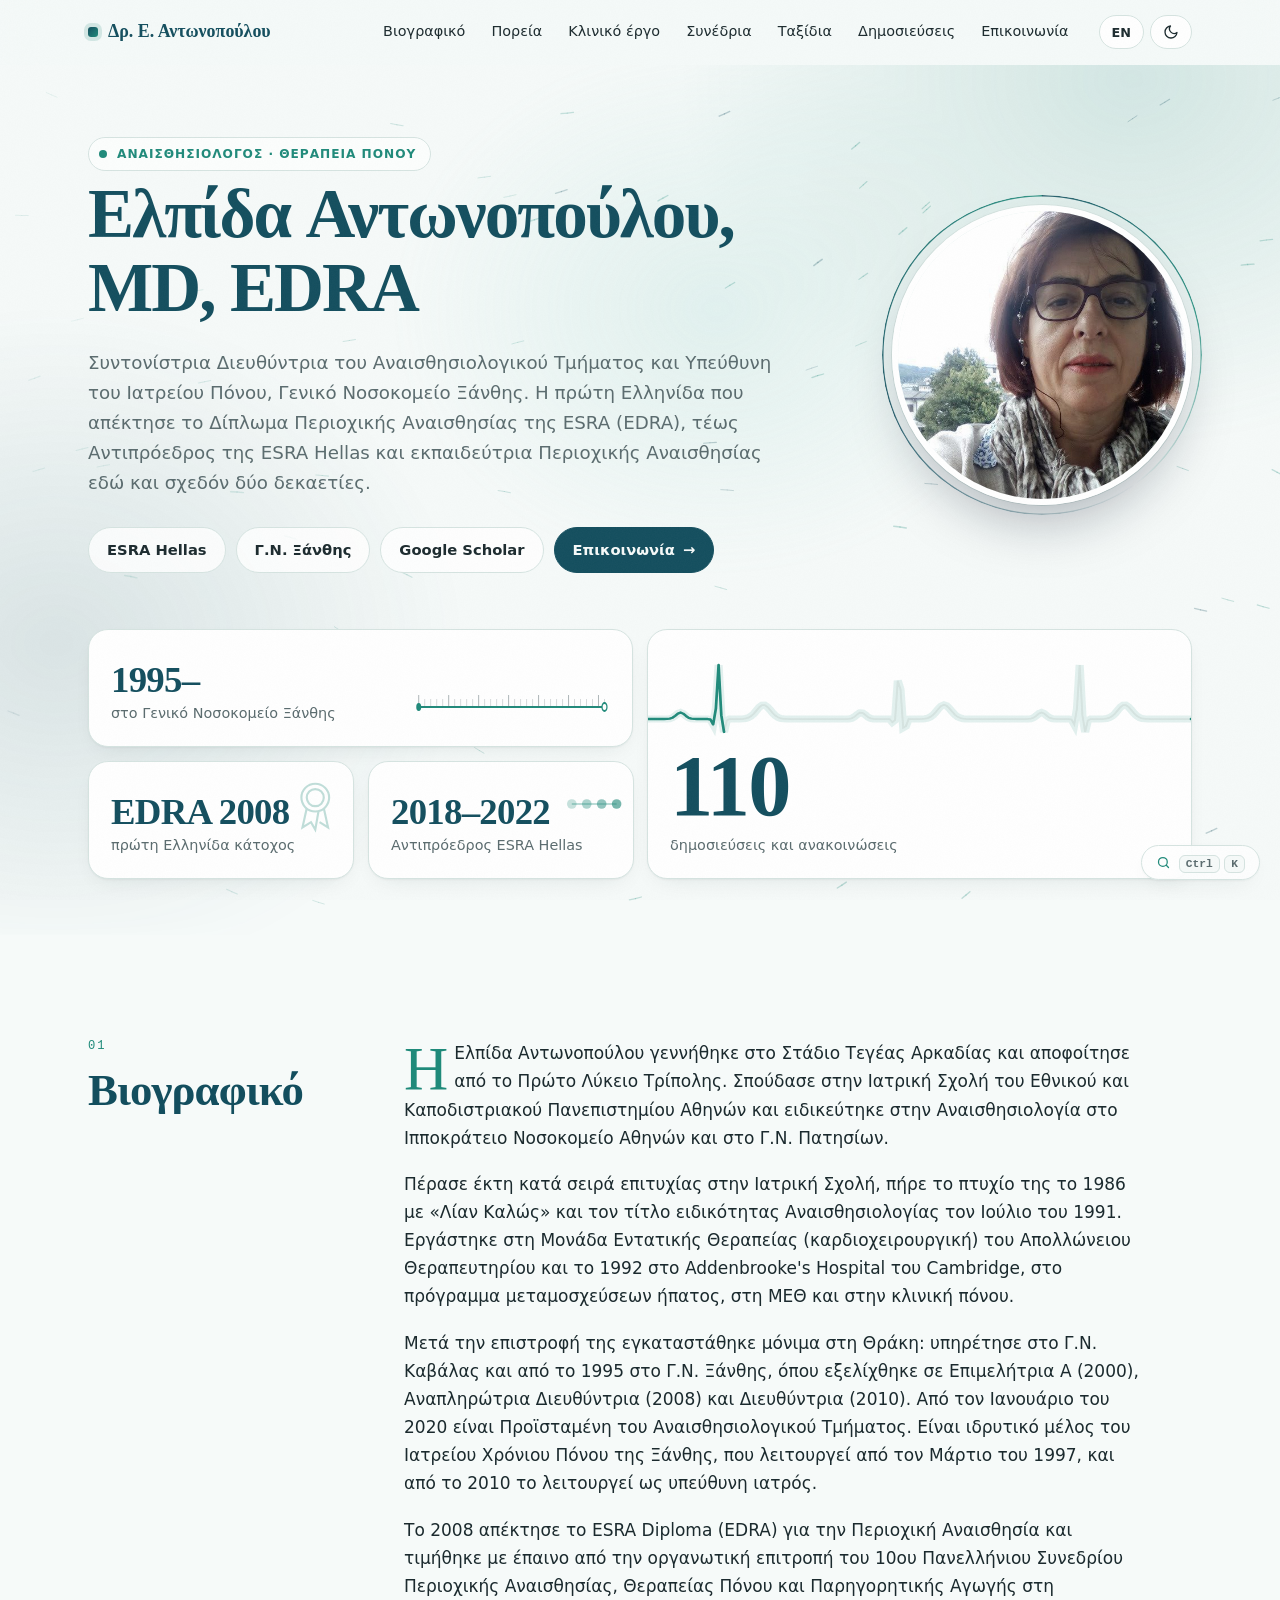
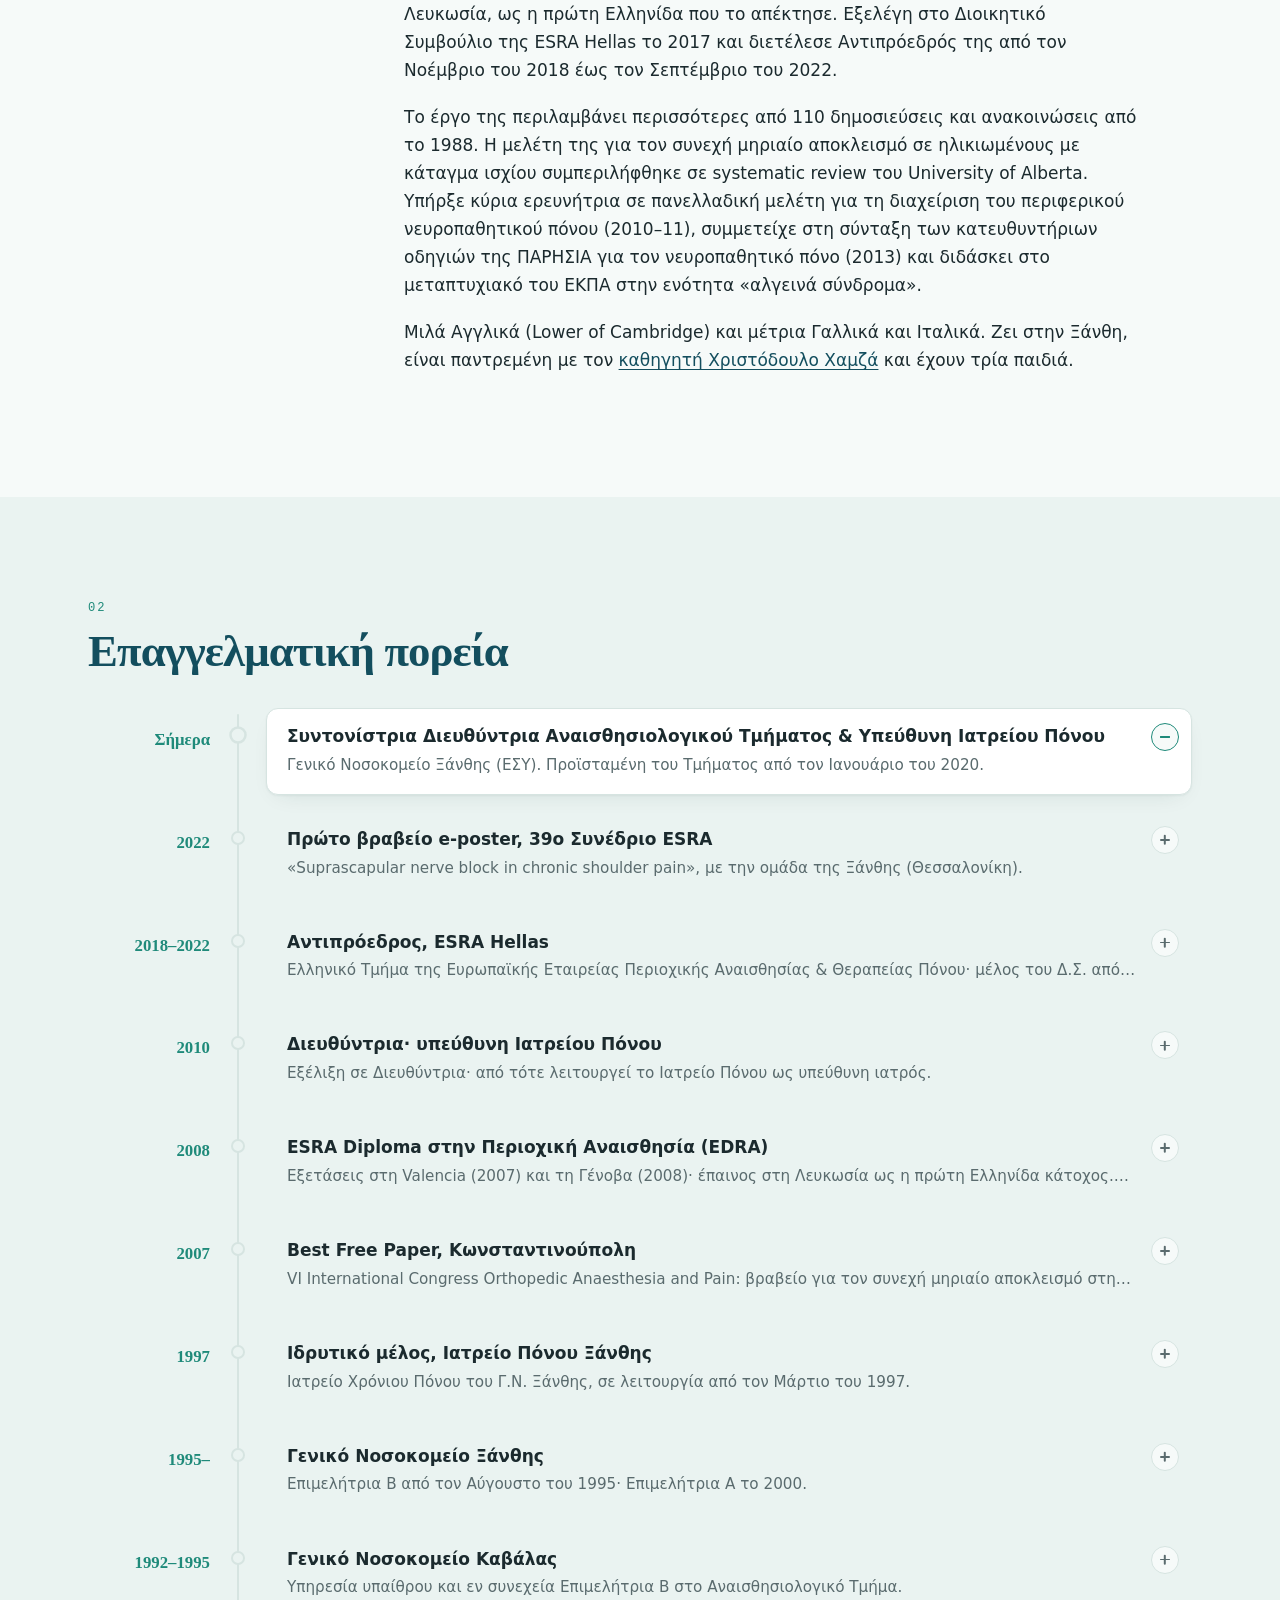
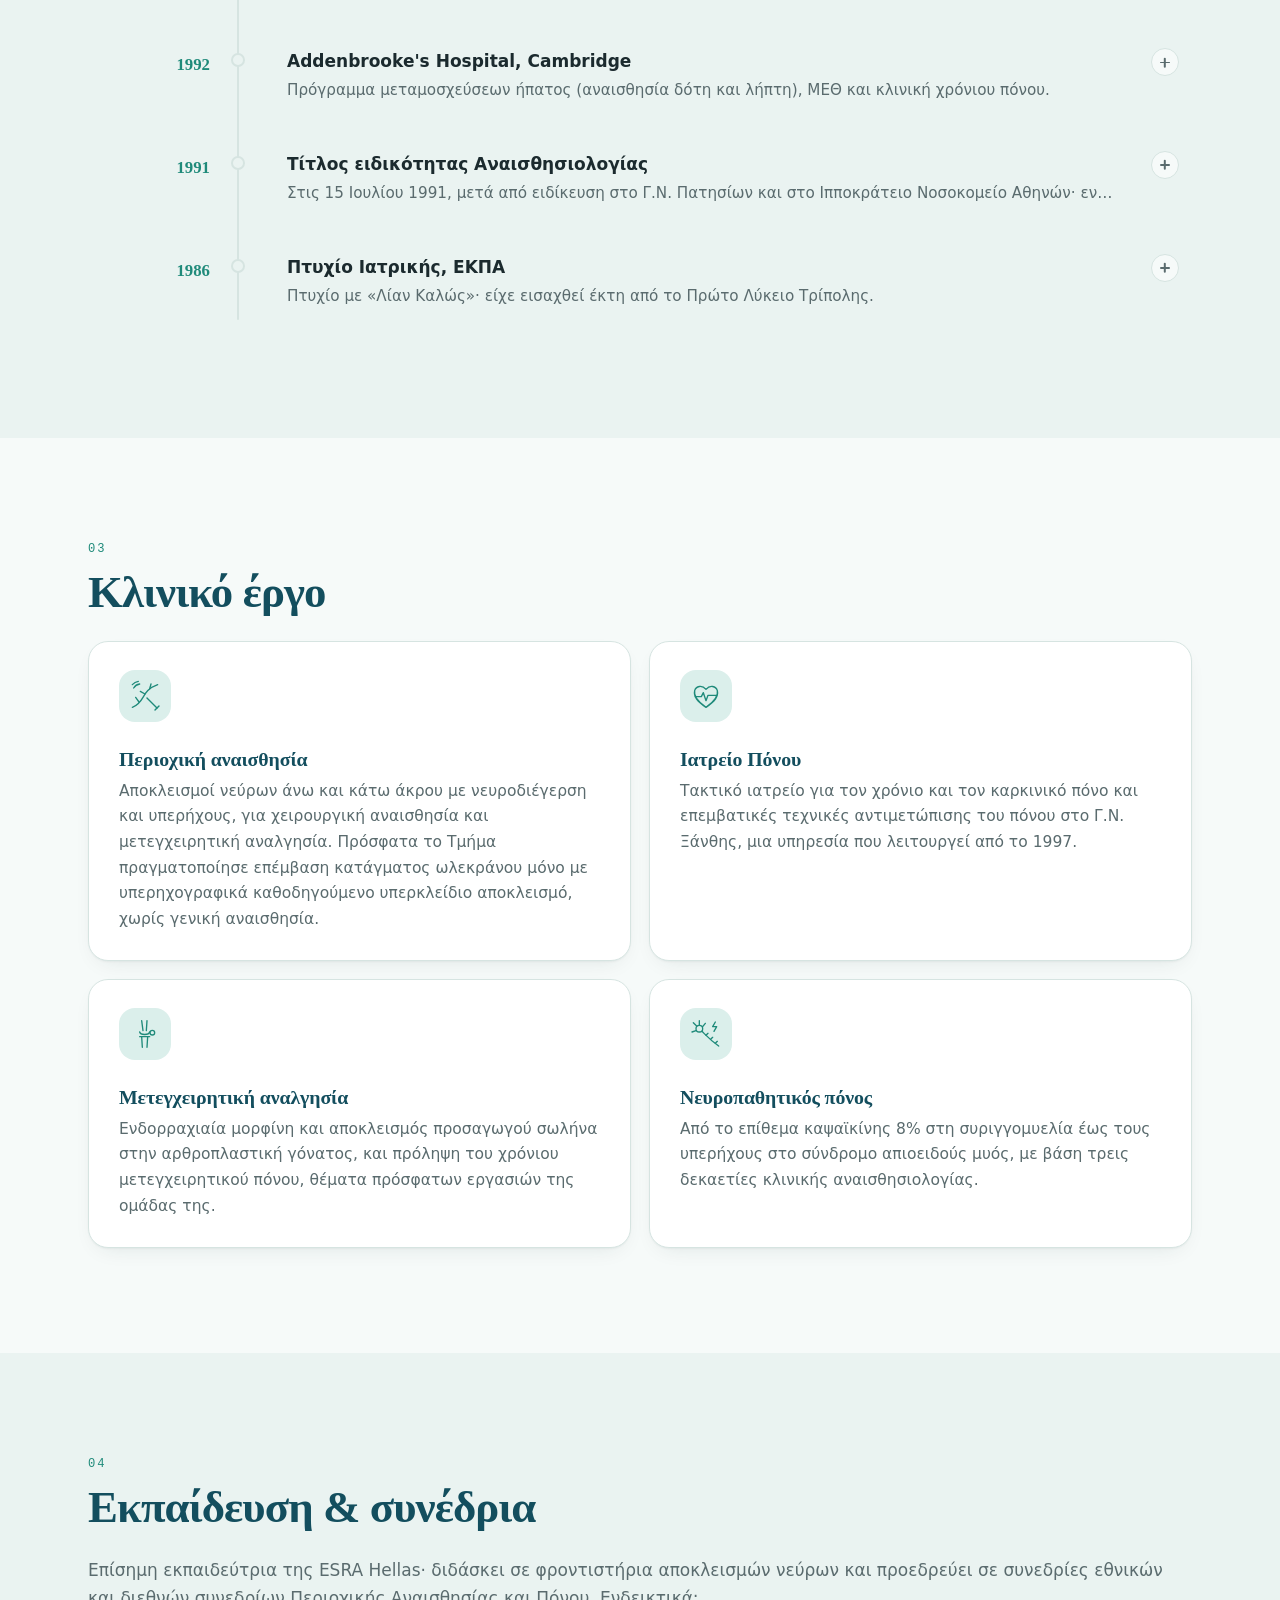
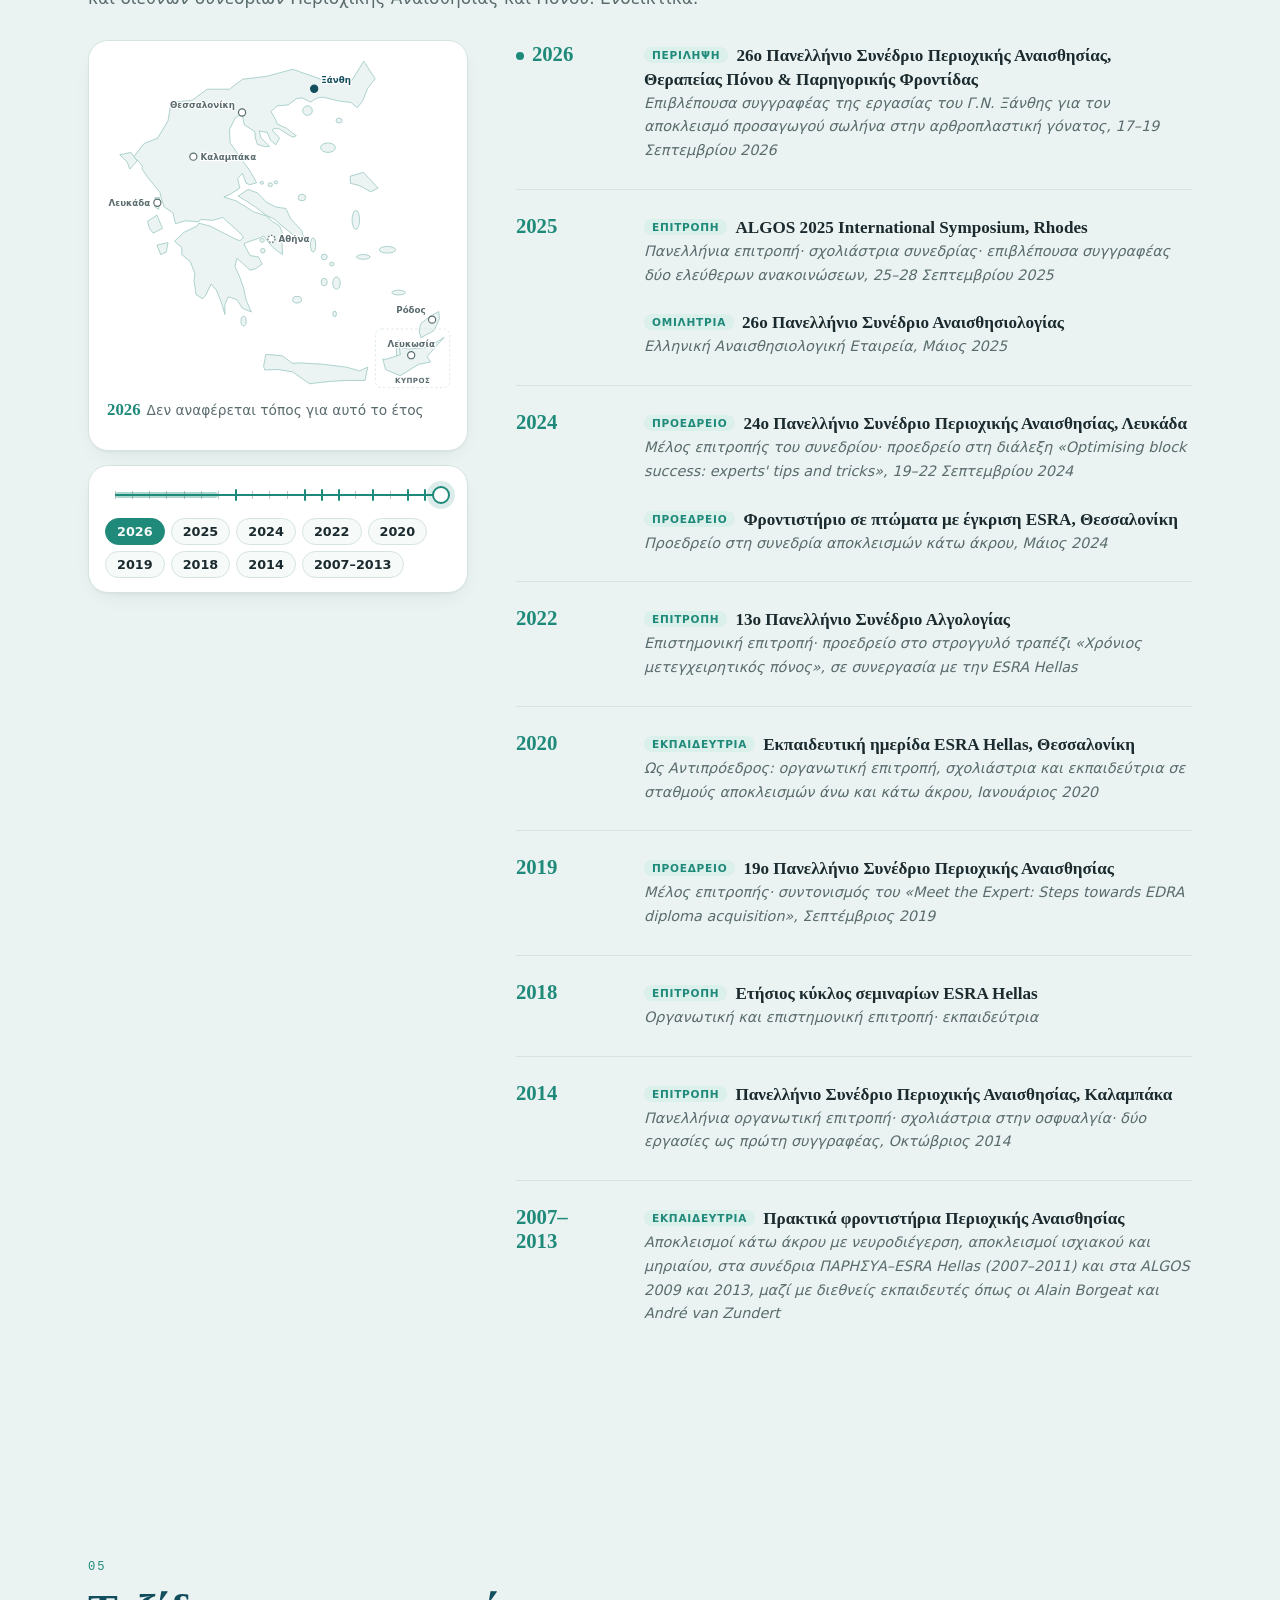
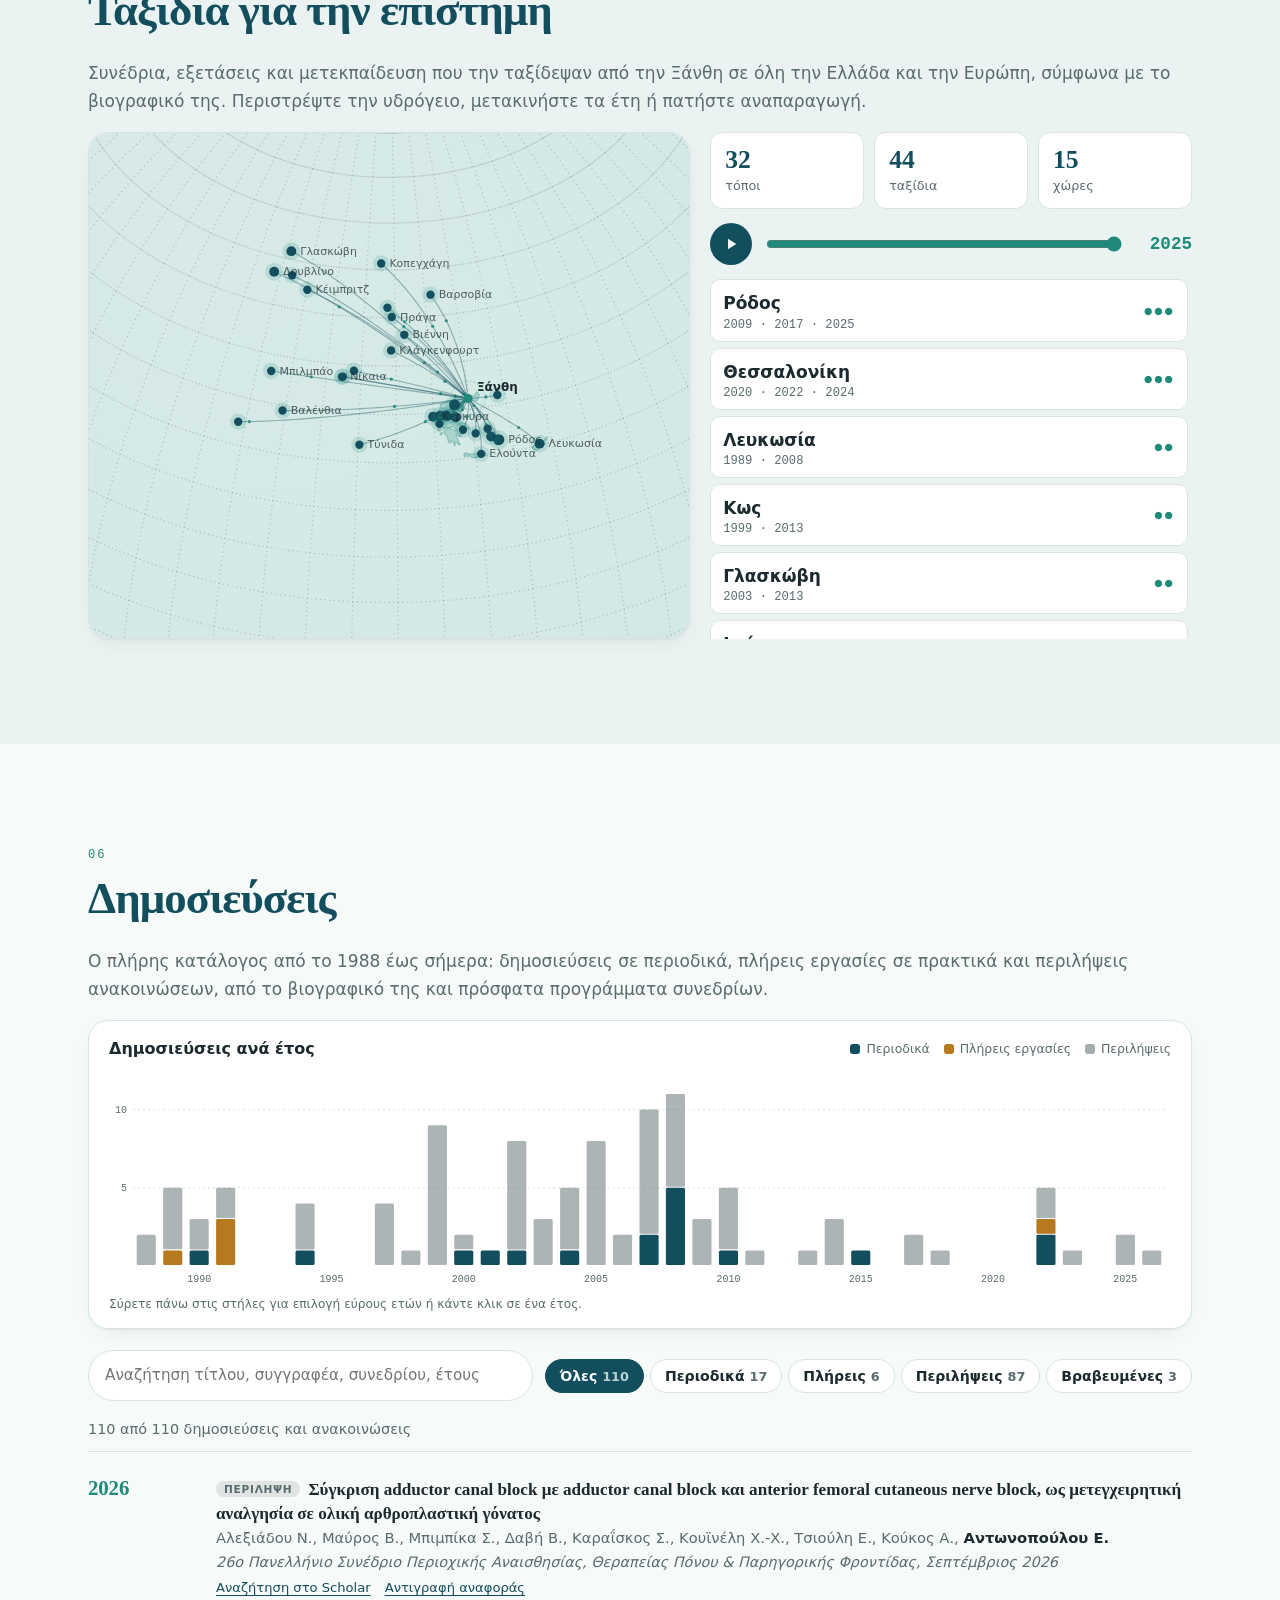
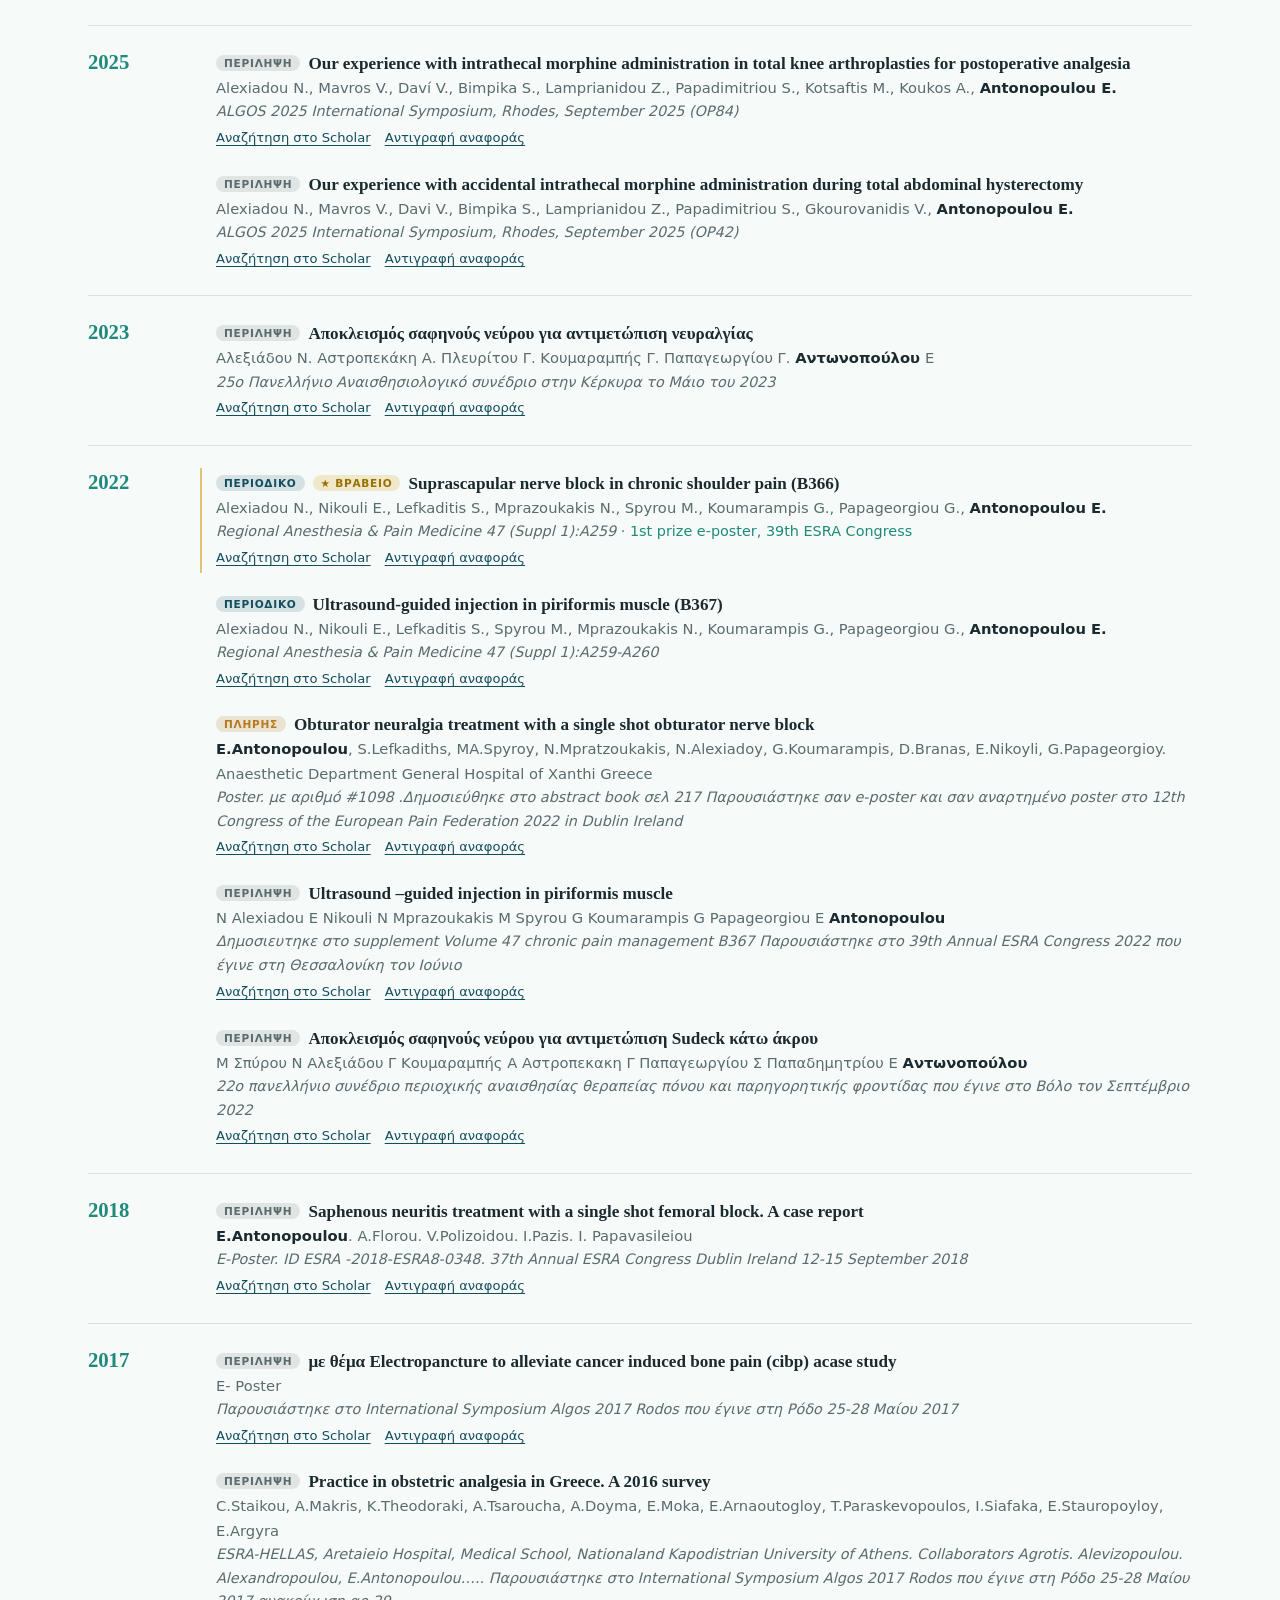
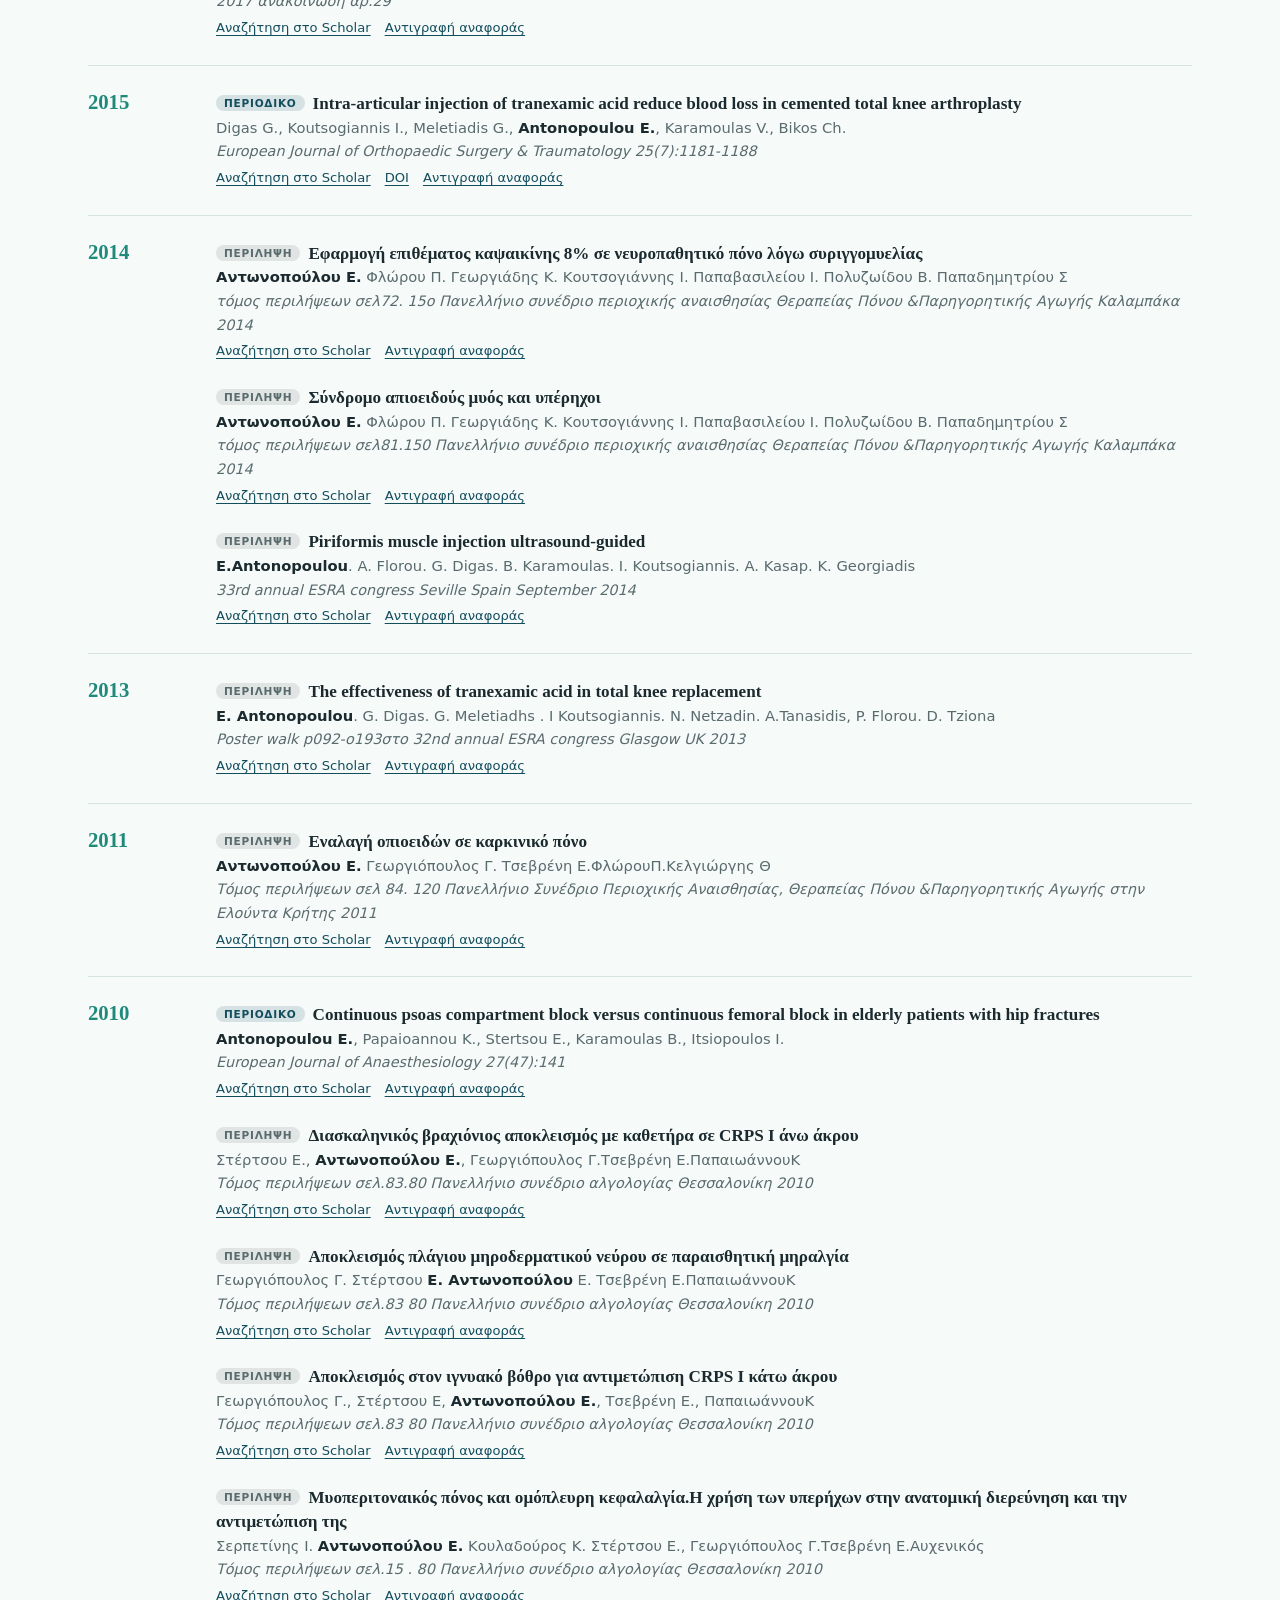
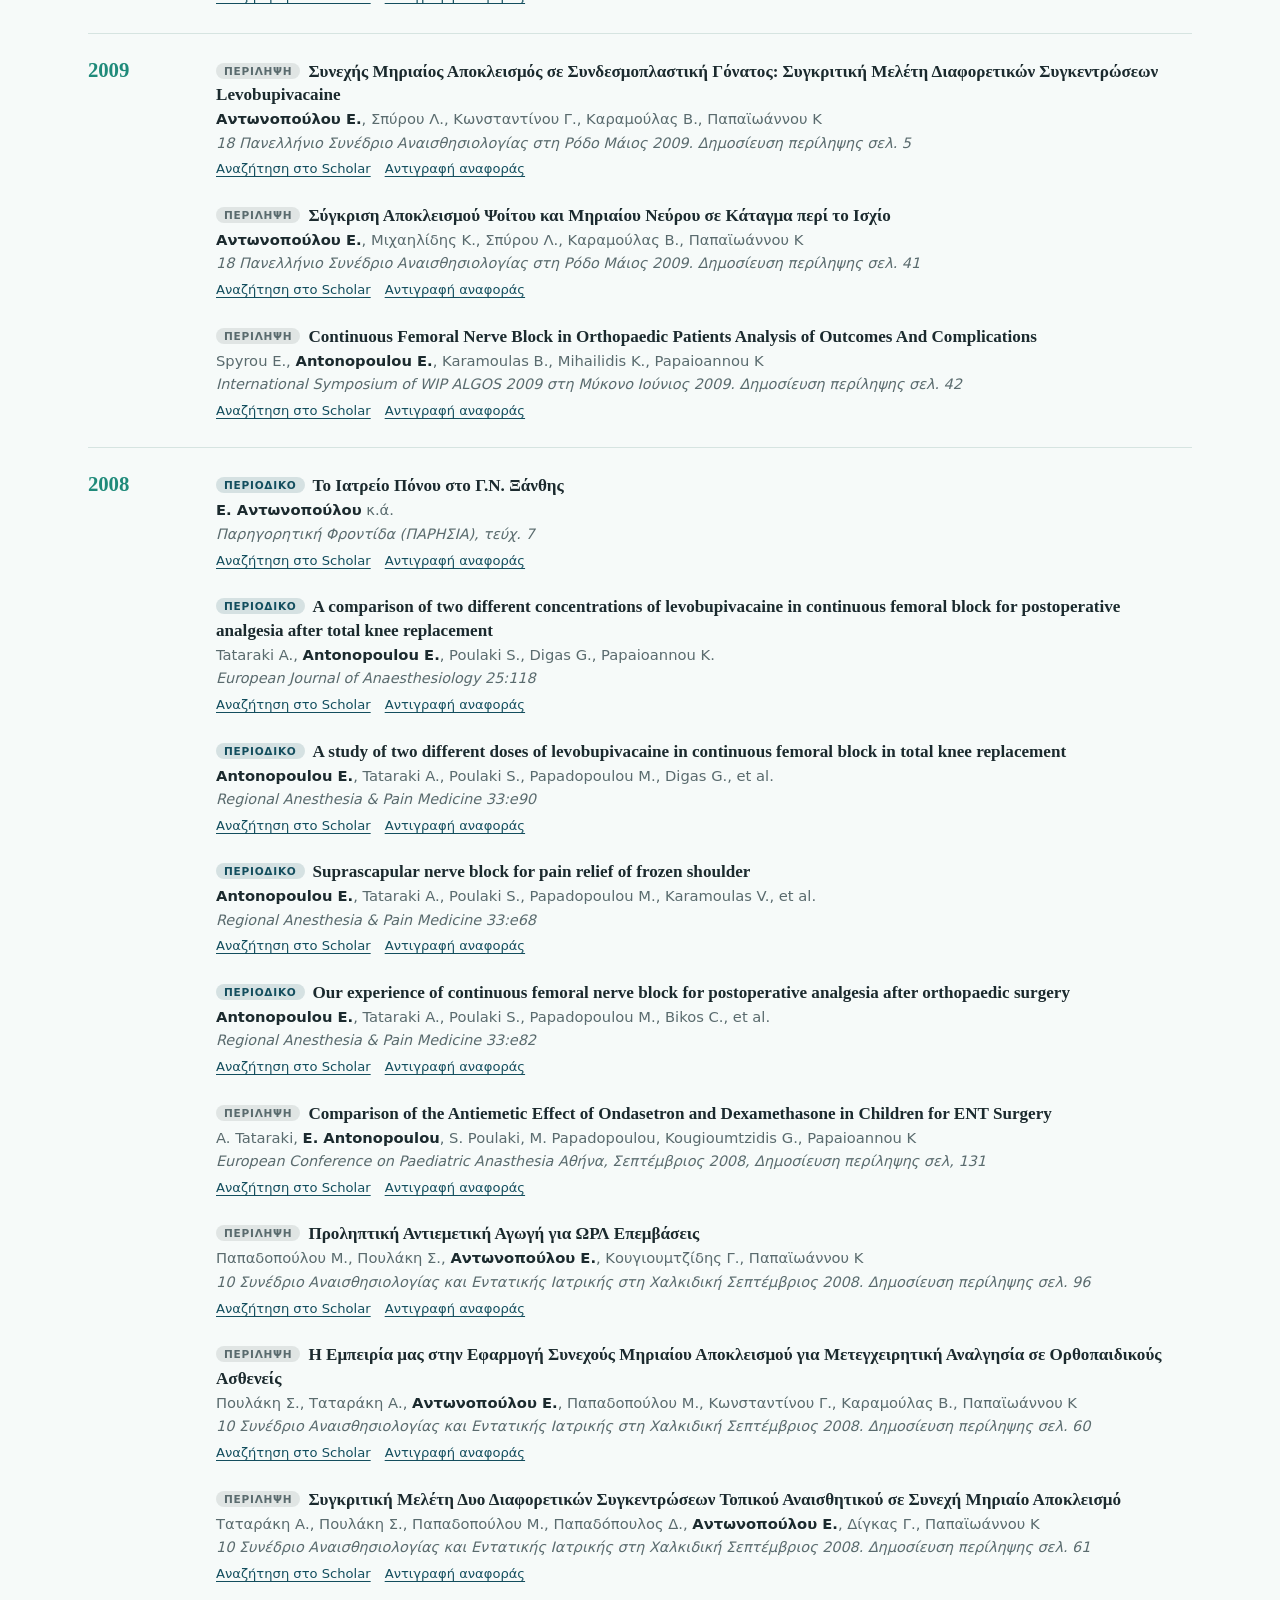
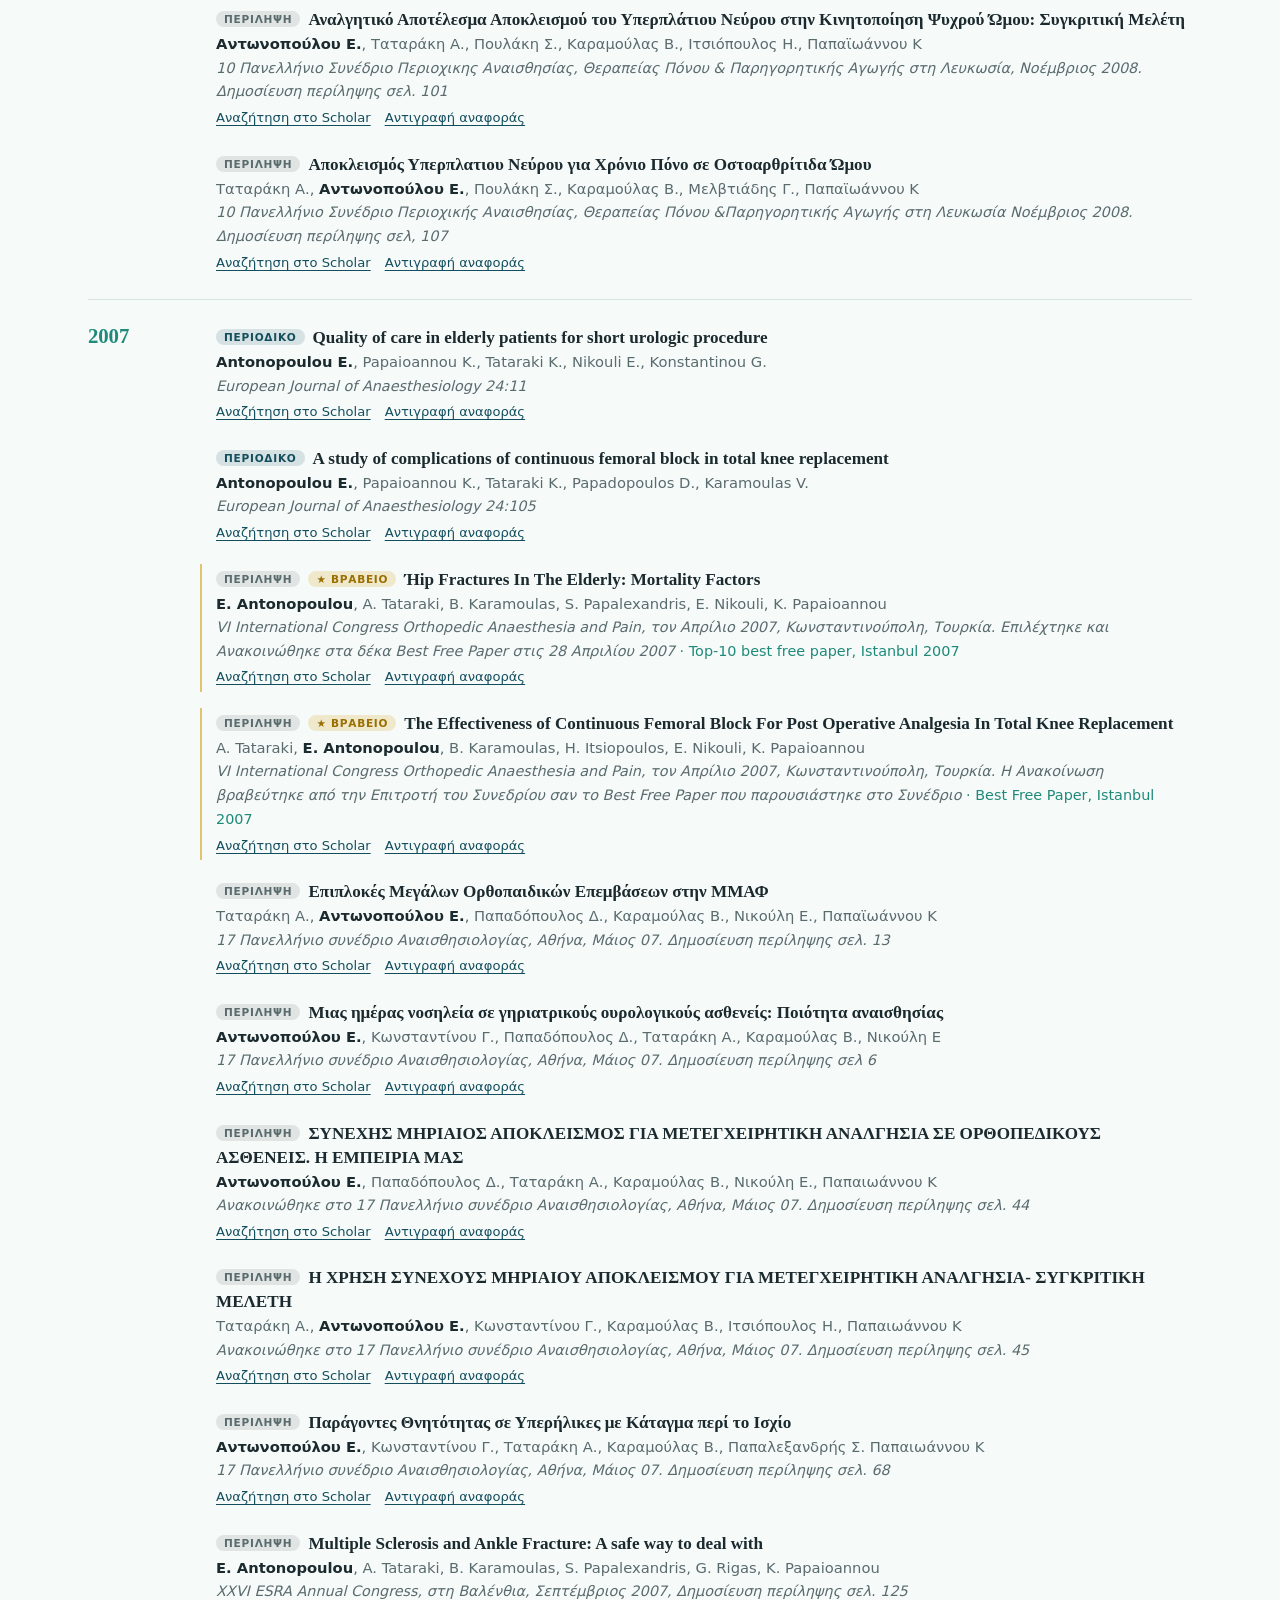
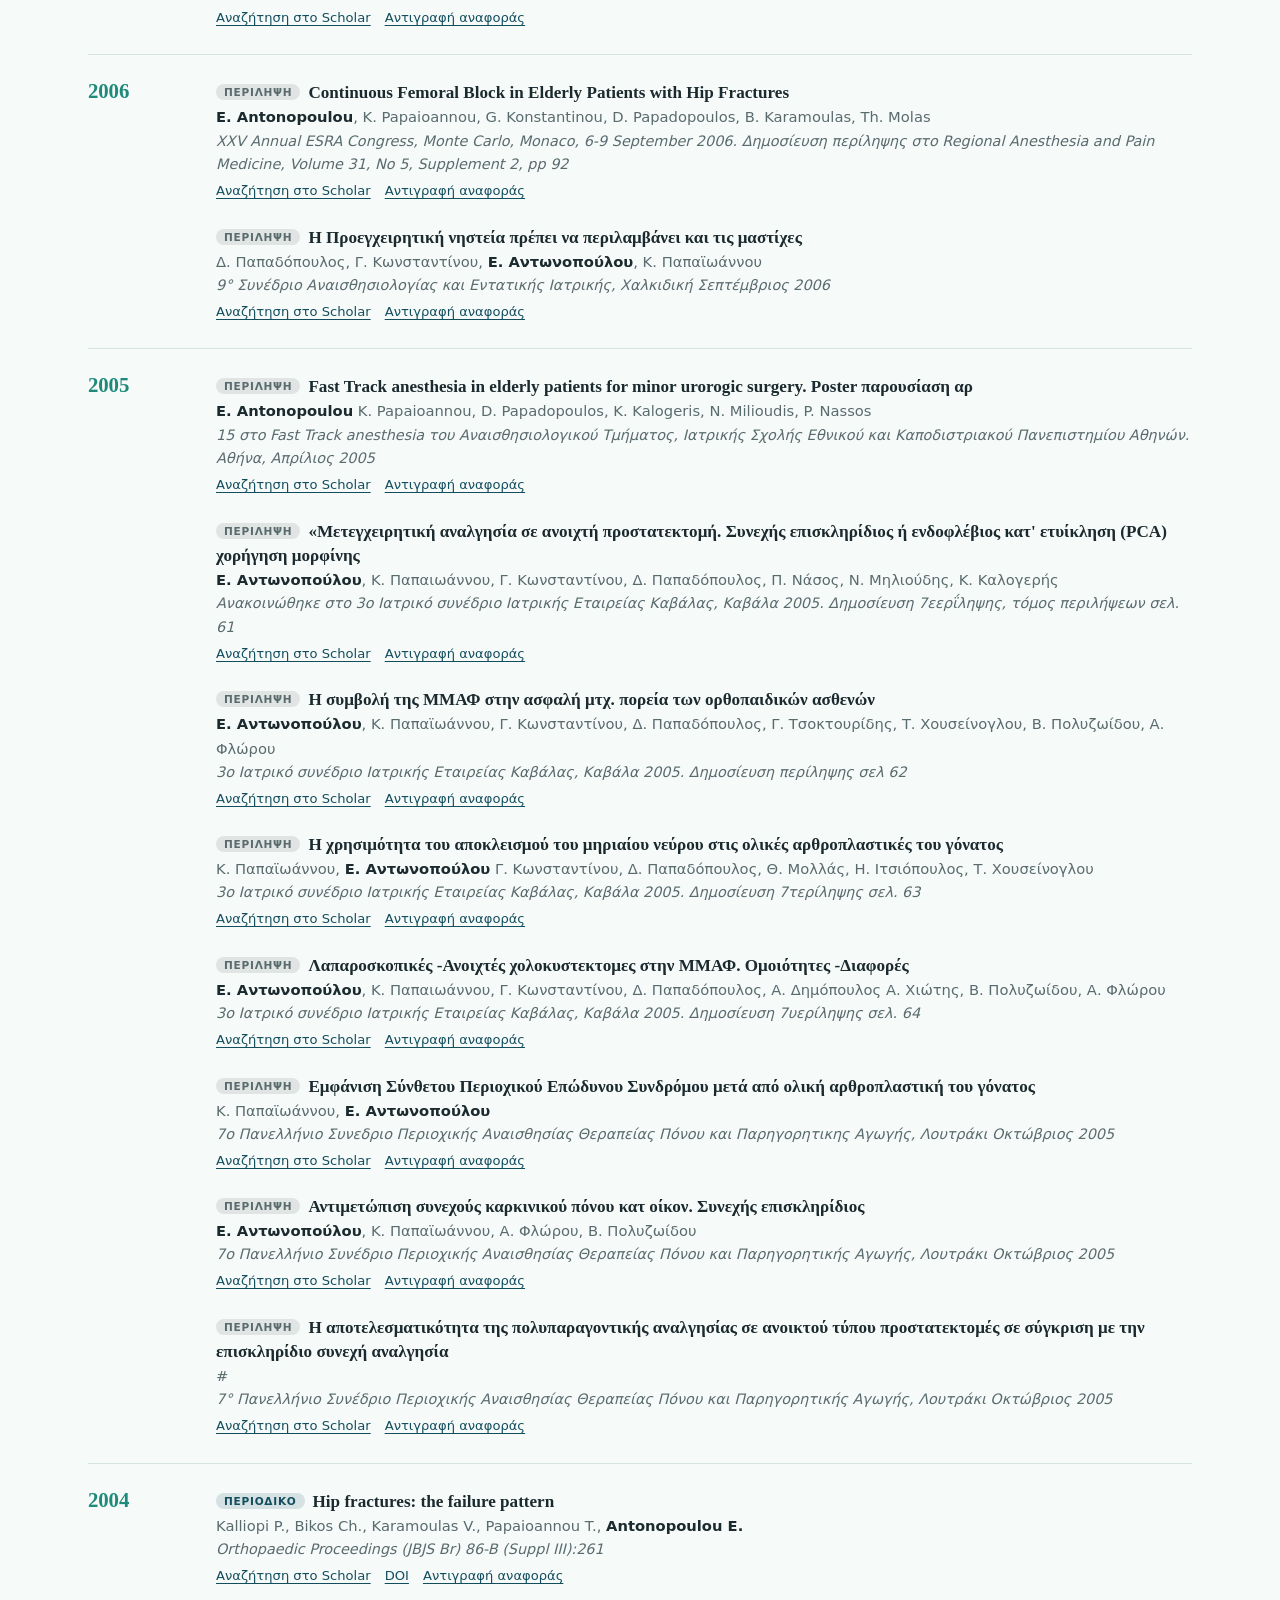
==== index.html @ 7b4c6a07 "first web" ====
<!doctype html>
<html lang="el">
<head>
<meta charset="utf-8">
<meta name="viewport" content="width=device-width, initial-scale=1">
<title>Ελπίδα Αντωνοπούλου, MD, EDRA | Αναισθησιολόγος, Γ.Ν. Ξάνθης</title>
<meta name="description" content="Ελπίδα (Elpis) Αντωνοπούλου, MD, EDRA. Αναισθησιολόγος, Συντονίστρια Διευθύντρια Αναισθησιολογικού Τμήματος και Υπεύθυνη Ιατρείου Πόνου, Γενικό Νοσοκομείο Ξάνθης.">
<meta name="color-scheme" content="light dark">
<meta name="theme-color" content="#134e5e">
<meta name="author" content="Ελπίδα Αντωνοπούλου">
<link rel="icon" href="data:image/svg+xml,%3Csvg xmlns='http://www.w3.org/2000/svg' viewBox='0 0 64 64'%3E%3Crect width='64' height='64' rx='14' fill='%23134e5e'/%3E%3Ctext x='32' y='44' font-family='Georgia,serif' font-size='32' font-weight='700' text-anchor='middle' fill='%23e3f3ef'%3EEA%3C/text%3E%3C/svg%3E">
<link rel="apple-touch-icon" href="img/antonopoulou.jpg">
<meta property="og:type" content="profile">
<meta property="og:title" content="Ελπίδα Αντωνοπούλου, MD, EDRA | Elpis Antonopoulou">
<meta property="og:description" content="Αναισθησιολόγος, Συντονίστρια Διευθύντρια Αναισθησιολογικού Τμήματος και Ιατρείου Πόνου, Γ.Ν. Ξάνθης. Anaesthesiologist and pain specialist, General Hospital of Xanthi.">
<meta property="og:image" content="img/antonopoulou.jpg">
<meta property="og:locale" content="el_GR">
<meta property="og:locale:alternate" content="en_US">
<meta name="twitter:card" content="summary">
<script type="application/ld+json">
{"@context":"https://schema.org","@type":"Person","name":"Elpis Antonopoulou","alternateName":["Ελπίδα Αντωνοπούλου","Elpida Antonopoulou"],
 "honorificSuffix":"MD, EDRA","jobTitle":"Coordinator Director, Department of Anaesthesiology",
 "worksFor":{"@type":"Hospital","name":"General Hospital of Xanthi","url":"https://hosp-xanthi.gr/"},
 "alumniOf":{"@type":"CollegeOrUniversity","name":"National and Kapodistrian University of Athens"},
 "knowsAbout":["Anaesthesiology","Regional anaesthesia","Pain medicine"],
 "sameAs":["https://scholar.google.com/citations?user=hH7iPGsAAAAJ"]}
</script>
<link rel="stylesheet" href="core.css">
<link rel="stylesheet" href="style.css">
<script>
  // Apply saved language and theme before first paint to avoid a flash.
  (function () {
    var lang = localStorage.getItem('ea-lang') || 'el';
    var theme = localStorage.getItem('ea-theme');
    document.documentElement.lang = lang;
    if (theme) document.documentElement.dataset.theme = theme;
    document.documentElement.classList.add('js');
  })();
</script>
</head>
<body>
<a class="skip" href="#about"><span class="en">Skip to content</span><span class="el">Μετάβαση στο περιεχόμενο</span></a>

<header class="topbar">
  <nav class="wrap nav">
    <a class="brand" href="#top">
      <span class="en">Dr. E. Antonopoulou</span><span class="el">Δρ. Ε. Αντωνοπούλου</span>
    </a>
    <button class="menu-btn" aria-label="Menu" aria-expanded="false"><span></span></button>
    <ul class="links">
      <li><a href="#about"><span class="en">About</span><span class="el">Βιογραφικό</span></a></li>
      <li><a href="#career"><span class="en">Career</span><span class="el">Πορεία</span></a></li>
      <li><a href="#clinical"><span class="en">Clinical work</span><span class="el">Κλινικό έργο</span></a></li>
      <li><a href="#teaching"><span class="en">Congresses</span><span class="el">Συνέδρια</span></a></li>
      <li><a href="#travels"><span class="en">Travels</span><span class="el">Ταξίδια</span></a></li>
      <li><a href="#publications"><span class="en">Publications</span><span class="el">Δημοσιεύσεις</span></a></li>
      <li><a href="#contact"><span class="en">Contact</span><span class="el">Επικοινωνία</span></a></li>
    </ul>
    <div class="toggles">
      <button id="lang-btn" class="pill magnetic" title="Ελληνικά / English"><span class="en">ΕΛ</span><span class="el">EN</span></button>
      <button id="theme-btn" class="pill magnetic" data-label-en="Toggle dark mode" data-label-el="Εναλλαγή σκούρου θέματος">&#9680;</button>
    </div>
  </nav>
</header>

<main id="top">

  <!-- Hero -->
  <section class="hero">
    <canvas class="hero-canvas" id="hero-canvas" aria-hidden="true"></canvas>
    <div class="wrap hero-grid">
      <div class="hero-text">
        <p class="eyebrow rise" style="--d:0">
          <span class="en">Anaesthesiologist &middot; Pain medicine</span><span class="el">Αναισθησιολόγος &middot; Θεραπεία πόνου</span>
        </p>
        <h1>
          <span class="en">Elpis Antonopoulou, MD, EDRA</span><span class="el">Ελπίδα Αντωνοπούλου, MD, EDRA</span>
        </h1>
        <p class="lede rise" style="--d:3">
          <span class="en">Coordinator Director of the Department of Anaesthesiology and Head of the Pain Clinic, General Hospital of Xanthi.
            The first Greek woman to earn the ESRA Diploma in Regional Anaesthesia (EDRA), former Vice President of ESRA Hellas,
            and a regional anaesthesia instructor for nearly two decades.</span>
          <span class="el">Συντονίστρια Διευθύντρια του Αναισθησιολογικού Τμήματος και Υπεύθυνη του Ιατρείου Πόνου, Γενικό Νοσοκομείο Ξάνθης.
            Η πρώτη Ελληνίδα που απέκτησε το Δίπλωμα Περιοχικής Αναισθησίας της ESRA (EDRA), τέως Αντιπρόεδρος της ESRA Hellas
            και εκπαιδεύτρια Περιοχικής Αναισθησίας εδώ και σχεδόν δύο δεκαετίες.</span>
        </p>
        <ul class="hero-links rise" style="--d:4">
          <li><a class="magnetic" href="https://www.esrahellas.gr/%CE%B4%CE%B9%CE%BF%CE%B9%CE%BA%CE%B7%CF%84%CE%B9%CE%BA%CF%8C-%CF%83%CF%85%CE%BC%CE%B2%CE%BF%CF%8D%CE%BB%CE%B9%CE%BF-esra-hellas/%CE%B5%CE%BB%CF%80%CE%AF%CE%B4%CE%B1-%CE%B1%CE%BD%CF%84%CF%89%CE%BD%CE%BF%CF%80%CE%BF%CF%8D%CE%BB%CE%BF%CF%85-md-edra/" target="_blank" rel="noopener">ESRA Hellas</a></li>
          <li><a class="magnetic" href="https://hosp-xanthi.gr/%CE%B1%CE%BD%CE%B1%CE%B9%CF%83%CE%B8%CE%B7%CF%83%CE%B9%CE%BF%CE%BB%CE%BF%CE%B3%CE%B9%CE%BA%CF%8C/" target="_blank" rel="noopener"><span class="en">General Hospital of Xanthi</span><span class="el">Γ.Ν. Ξάνθης</span></a></li>
          <li><a class="magnetic" href="https://scholar.google.com/citations?user=hH7iPGsAAAAJ&amp;hl=en" target="_blank" rel="noopener">Google Scholar</a></li>
          <li><a href="#contact" class="primary magnetic"><span class="en">Contact</span><span class="el">Επικοινωνία</span></a></li>
        </ul>
      </div>
      <div class="portrait-frame rise" style="--d:2">
        <img class="portrait" src="img/antonopoulou.jpg" alt="Elpis Antonopoulou" width="220" height="220">
      </div>
    </div>
    <div class="wrap bento stats">
      <div class="tile fx-card t-years">
        <div class="tile-art" id="art-years" aria-hidden="true"></div>
        <strong>1995&ndash;</strong><span class="en">at the General Hospital of Xanthi</span><span class="el">στο Γενικό Νοσοκομείο Ξάνθης</span>
      </div>
      <div class="tile fx-card t-edra">
        <div class="tile-art" id="art-edra" aria-hidden="true"></div>
        <strong>EDRA 2008</strong><span class="en">first Greek woman awarded</span><span class="el">πρώτη Ελληνίδα κάτοχος</span>
      </div>
      <div class="tile fx-card big t-pubs">
        <div class="tile-art" id="art-ecg" aria-hidden="true"></div>
        <strong id="stat-pubs" data-count="110">110</strong><span class="en">publications and presentations</span><span class="el">δημοσιεύσεις και ανακοινώσεις</span>
      </div>
      <div class="tile fx-card t-vp">
        <div class="tile-art" id="art-vp" aria-hidden="true"></div>
        <strong>2018&ndash;2022</strong><span class="en">Vice President, ESRA Hellas</span><span class="el">Αντιπρόεδρος ESRA Hellas</span>
      </div>
    </div>
  </section>

  <!-- About -->
  <section id="about" class="section">
    <div class="wrap two-col">
      <h2><span class="en">About</span><span class="el">Βιογραφικό</span></h2>
      <div class="prose">
        <div class="en">
          <p>Elpis Antonopoulou was born in Stadio Tegeas, Arcadia, and graduated from the First Lyceum of Tripoli. She studied
            medicine at the National and Kapodistrian University of Athens and trained in anaesthesiology at the Hippokrateio
            Hospital of Athens and the General Hospital of Patissia.</p>
          <p>She entered medical school sixth in the national entrance exams, graduated in 1986 with distinction and earned her
            specialist title in July 1991. She then worked in the cardiac surgery ICU of the Apollonion Hospital in Athens, and in 1992
            at Addenbrooke's Hospital, Cambridge, in the liver transplant programme, the ICU and the pain clinic.</p>
          <p>Returning from Cambridge she settled permanently in Thrace, serving at the General Hospital of Kavala before joining the
            General Hospital of Xanthi in 1995. She rose to Consultant A (2000), Associate Director (2008) and Director (2010), and has led
            the Department of Anaesthesiology since January 2020. She is a founding member of the Xanthi Pain Clinic, opened in March
            1997, and has run it as the responsible physician since 2010.</p>
          <p>In 2008 she earned the ESRA Diploma in Regional Anaesthesia (EDRA) and was commended by the organizing committee of
            the 10th Panhellenic Congress of Regional Anaesthesia, Pain Therapy and Palliative Care in Nicosia as the first Greek
            woman to obtain it. Elected to the board of ESRA Hellas, the Greek section of the European Society of Regional Anaesthesia,
            in 2017, she served as its Vice President from November 2018 to September 2022.</p>
          <p>Her work spans more than 110 publications and conference presentations since 1988. Her study of continuous femoral block
            in elderly patients with hip fractures was included in a University of Alberta systematic review of pain management for hip
            fracture. She was principal investigator of a national study on the management of peripheral neuropathic pain (2010&ndash;11),
            contributed to the 2013 ΠΑΡΗΣΙΑ guidelines on neuropathic pain, and teaches pain syndromes in the NKUA master's programme.</p>
          <p>She speaks English (Cambridge Lower) and some French and Italian. She lives in Xanthi, is married to
            <a href="../chamzas/">Prof. Christodoulos Chamzas</a>, and they have three children.</p>
        </div>
        <div class="el">
          <p>Η Ελπίδα Αντωνοπούλου γεννήθηκε στο Στάδιο Τεγέας Αρκαδίας και αποφοίτησε από το Πρώτο Λύκειο Τρίπολης. Σπούδασε
            στην Ιατρική Σχολή του Εθνικού και Καποδιστριακού Πανεπιστημίου Αθηνών και ειδικεύτηκε στην Αναισθησιολογία στο
            Ιπποκράτειο Νοσοκομείο Αθηνών και στο Γ.Ν. Πατησίων.</p>
          <p>Πέρασε έκτη κατά σειρά επιτυχίας στην Ιατρική Σχολή, πήρε το πτυχίο της το 1986 με «Λίαν Καλώς» και τον τίτλο
            ειδικότητας Αναισθησιολογίας τον Ιούλιο του 1991. Εργάστηκε στη Μονάδα Εντατικής Θεραπείας (καρδιοχειρουργική) του
            Απολλώνειου Θεραπευτηρίου και το 1992 στο Addenbrooke's Hospital του Cambridge, στο πρόγραμμα μεταμοσχεύσεων ήπατος,
            στη ΜΕΘ και στην κλινική πόνου.</p>
          <p>Μετά την επιστροφή της εγκαταστάθηκε μόνιμα στη Θράκη: υπηρέτησε στο Γ.Ν. Καβάλας και από το 1995 στο Γ.Ν. Ξάνθης,
            όπου εξελίχθηκε σε Επιμελήτρια Α (2000), Αναπληρώτρια Διευθύντρια (2008) και Διευθύντρια (2010). Από τον Ιανουάριο του
            2020 είναι Προϊσταμένη του Αναισθησιολογικού Τμήματος. Είναι ιδρυτικό μέλος του Ιατρείου Χρόνιου Πόνου της Ξάνθης, που
            λειτουργεί από τον Μάρτιο του 1997, και από το 2010 το λειτουργεί ως υπεύθυνη ιατρός.</p>
          <p>Το 2008 απέκτησε το ESRA Diploma (EDRA) για την Περιοχική Αναισθησία και τιμήθηκε με έπαινο από την οργανωτική
            επιτροπή του 10ου Πανελλήνιου Συνεδρίου Περιοχικής Αναισθησίας, Θεραπείας Πόνου και Παρηγορητικής Αγωγής στη Λευκωσία,
            ως η πρώτη Ελληνίδα που το απέκτησε. Εξελέγη στο Διοικητικό Συμβούλιο της ESRA Hellas το 2017 και διετέλεσε Αντιπρόεδρός
            της από τον Νοέμβριο του 2018 έως τον Σεπτέμβριο του 2022.</p>
          <p>Το έργο της περιλαμβάνει περισσότερες από 110 δημοσιεύσεις και ανακοινώσεις από το 1988. Η μελέτη της για τον συνεχή
            μηριαίο αποκλεισμό σε ηλικιωμένους με κάταγμα ισχίου συμπεριλήφθηκε σε systematic review του University of Alberta.
            Υπήρξε κύρια ερευνήτρια σε πανελλαδική μελέτη για τη διαχείριση του περιφερικού νευροπαθητικού πόνου (2010&ndash;11),
            συμμετείχε στη σύνταξη των κατευθυντήριων οδηγιών της ΠΑΡΗΣΙΑ για τον νευροπαθητικό πόνο (2013) και διδάσκει στο
            μεταπτυχιακό του ΕΚΠΑ στην ενότητα «αλγεινά σύνδρομα».</p>
          <p>Μιλά Αγγλικά (Lower of Cambridge) και μέτρια Γαλλικά και Ιταλικά. Ζει στην Ξάνθη, είναι παντρεμένη με τον
            <a href="../chamzas/">καθηγητή Χριστόδουλο Χαμζά</a> και έχουν τρία παιδιά.</p>
        </div>
      </div>
    </div>
  </section>

  <!-- Career -->
  <section id="career" class="section alt">
    <div class="wrap">
      <h2><span class="en">Career</span><span class="el">Επαγγελματική πορεία</span></h2>
      <ol class="timeline">
        <li><time><span class="en">Today</span><span class="el">Σήμερα</span></time>
          <div><b class="en">Coordinator Director, Department of Anaesthesiology &amp; Head of the Pain Clinic</b><b class="el">Συντονίστρια Διευθύντρια Αναισθησιολογικού Τμήματος &amp; Υπεύθυνη Ιατρείου Πόνου</b>
          <p class="en">General Hospital of Xanthi (NHS / ESY). Head of department since January 2020.</p>
          <p class="el">Γενικό Νοσοκομείο Ξάνθης (ΕΣΥ). Προϊσταμένη του Τμήματος από τον Ιανουάριο του 2020.</p></div></li>
        <li><time>2022</time>
          <div><b class="en">First prize, e-poster, 39th ESRA Congress</b><b class="el">Πρώτο βραβείο e-poster, 39ο Συνέδριο ESRA</b>
          <p class="en">Suprascapular nerve block in chronic shoulder pain, with her Xanthi team (Thessaloniki).</p>
          <p class="el">«Suprascapular nerve block in chronic shoulder pain», με την ομάδα της Ξάνθης (Θεσσαλονίκη).</p></div></li>
        <li><time>2018&ndash;2022</time>
          <div><b class="en">Vice President, ESRA Hellas</b><b class="el">Αντιπρόεδρος, ESRA Hellas</b>
          <p class="en">Greek section of the European Society of Regional Anaesthesia &amp; Pain Therapy; elected to the board in 2017.</p>
          <p class="el">Ελληνικό Τμήμα της Ευρωπαϊκής Εταιρείας Περιοχικής Αναισθησίας &amp; Θεραπείας Πόνου· μέλος του Δ.Σ. από το 2017.</p></div></li>
        <li><time>2010</time>
          <div><b class="en">Director; Pain Clinic lead</b><b class="el">Διευθύντρια· υπεύθυνη Ιατρείου Πόνου</b>
          <p class="en">Promoted to Director; has run the Xanthi Pain Clinic as responsible physician ever since.</p>
          <p class="el">Εξέλιξη σε Διευθύντρια· από τότε λειτουργεί το Ιατρείο Πόνου ως υπεύθυνη ιατρός.</p></div></li>
        <li><time>2008</time>
          <div><b class="en">ESRA Diploma in Regional Anaesthesia (EDRA)</b><b class="el">ESRA Diploma στην Περιοχική Αναισθησία (EDRA)</b>
          <p class="en">Exams in Valencia (2007) and Genoa (2008); commended in Nicosia as the first Greek woman to hold it. Associate Director the same year.</p>
          <p class="el">Εξετάσεις στη Valencia (2007) και τη Γένοβα (2008)· έπαινος στη Λευκωσία ως η πρώτη Ελληνίδα κάτοχος. Την ίδια χρονιά Αναπληρώτρια Διευθύντρια.</p></div></li>
        <li><time>2007</time>
          <div><b class="en">Best Free Paper, Istanbul</b><b class="el">Best Free Paper, Κωνσταντινούπολη</b>
          <p class="en">VI International Congress of Orthopaedic Anaesthesia and Pain: best free paper on continuous femoral block in knee replacement, and a second paper in the top ten.</p>
          <p class="el">VI International Congress Orthopedic Anaesthesia and Pain: βραβείο για τον συνεχή μηριαίο αποκλεισμό στην αρθροπλαστική γόνατος και δεύτερη εργασία στις δέκα καλύτερες.</p></div></li>
        <li><time>1997</time>
          <div><b class="en">Founding member, Xanthi Pain Clinic</b><b class="el">Ιδρυτικό μέλος, Ιατρείο Πόνου Ξάνθης</b>
          <p class="en">Chronic and cancer pain clinic of the General Hospital of Xanthi, opened in March 1997.</p>
          <p class="el">Ιατρείο Χρόνιου Πόνου του Γ.Ν. Ξάνθης, σε λειτουργία από τον Μάρτιο του 1997.</p></div></li>
        <li><time>1995&ndash;</time>
          <div><b class="en">General Hospital of Xanthi</b><b class="el">Γενικό Νοσοκομείο Ξάνθης</b>
          <p class="en">Consultant from August 1995; Consultant A in 2000.</p>
          <p class="el">Επιμελήτρια Β από τον Αύγουστο του 1995· Επιμελήτρια Α το 2000.</p></div></li>
        <li><time>1992&ndash;1995</time>
          <div><b class="en">General Hospital of Kavala</b><b class="el">Γενικό Νοσοκομείο Καβάλας</b>
          <p class="en">Rural service, then Consultant in the Department of Anaesthesiology.</p>
          <p class="el">Υπηρεσία υπαίθρου και εν συνεχεία Επιμελήτρια Β στο Αναισθησιολογικό Τμήμα.</p></div></li>
        <li><time>1992</time>
          <div><b class="en">Addenbrooke's Hospital, Cambridge</b><b class="el">Addenbrooke's Hospital, Cambridge</b>
          <p class="en">Liver transplant programme (donor and recipient anaesthesia), ICU and chronic pain clinic.</p>
          <p class="el">Πρόγραμμα μεταμοσχεύσεων ήπατος (αναισθησία δότη και λήπτη), ΜΕΘ και κλινική χρόνιου πόνου.</p></div></li>
        <li><time>1991</time>
          <div><b class="en">Specialist in Anaesthesiology</b><b class="el">Τίτλος ειδικότητας Αναισθησιολογίας</b>
          <p class="en">Title awarded 15 July 1991, after residency at the General Hospital of Patissia and the Hippokrateio Hospital of Athens; then the cardiac surgery ICU of the Apollonion Hospital.</p>
          <p class="el">Στις 15 Ιουλίου 1991, μετά από ειδίκευση στο Γ.Ν. Πατησίων και στο Ιπποκράτειο Νοσοκομείο Αθηνών· εν συνεχεία ΜΕΘ (καρδιοχειρουργική) στο Απολλώνειο.</p></div></li>
        <li><time>1986</time>
          <div><b class="en">MD, National and Kapodistrian University of Athens</b><b class="el">Πτυχίο Ιατρικής, ΕΚΠΑ</b>
          <p class="en">Graduated with distinction, having entered sixth in the national exams from the First Lyceum of Tripoli.</p>
          <p class="el">Πτυχίο με «Λίαν Καλώς»· είχε εισαχθεί έκτη από το Πρώτο Λύκειο Τρίπολης.</p></div></li>
      </ol>
    </div>
  </section>

  <!-- Clinical work -->
  <section id="clinical" class="section">
    <div class="wrap">
      <h2><span class="en">Clinical work</span><span class="el">Κλινικό έργο</span></h2>
      <div class="cards clinical">
        <article class="card fx-card tilt">
          <svg class="ico" viewBox="0 0 48 48" fill="none" stroke="currentColor" stroke-width="2" stroke-linecap="round" stroke-linejoin="round" aria-hidden="true"><path pathLength="1" d="M5 41c8-3 12-8 16-15s8-14 22-19"/><path pathLength="1" d="M15 33l-5-7M24 21l-7-4M31 13l2-7"/><path pathLength="1" d="M42 42L27 27"/><path pathLength="1" d="M39 45l6-6"/><path pathLength="1" d="M7 12a12 12 0 0 1 9-6M5 7a17 17 0 0 1 9-5"/></svg>
          <h3><span class="en">Regional anaesthesia</span><span class="el">Περιοχική αναισθησία</span></h3>
          <p class="en">Upper and lower limb nerve blocks with neurostimulation and ultrasound, for surgery and postoperative analgesia. Her department recently performed elbow fracture surgery under an ultrasound-guided supraclavicular block alone, with no general anaesthesia.</p>
          <p class="el">Αποκλεισμοί νεύρων άνω και κάτω άκρου με νευροδιέγερση και υπερήχους, για χειρουργική αναισθησία και μετεγχειρητική αναλγησία. Πρόσφατα το Τμήμα πραγματοποίησε επέμβαση κατάγματος ωλεκράνου μόνο με υπερηχογραφικά καθοδηγούμενο υπερκλείδιο αποκλεισμό, χωρίς γενική αναισθησία.</p>
        </article>
        <article class="card fx-card tilt">
          <svg class="ico" viewBox="0 0 48 48" fill="none" stroke="currentColor" stroke-width="2" stroke-linecap="round" stroke-linejoin="round" aria-hidden="true"><path pathLength="1" d="M24 41C11 32 5 25 7 16c2-7 11-9 17-2 6-7 15-5 17 2 2 9-4 16-17 25z"/><path pathLength="1" d="M8 25h9l3-6 4 12 3-8h13"/></svg>
          <h3><span class="en">Pain Clinic</span><span class="el">Ιατρείο Πόνου</span></h3>
          <p class="en">Outpatient care for chronic and cancer pain and interventional pain procedures at the General Hospital of Xanthi, a service running since 1997.</p>
          <p class="el">Τακτικό ιατρείο για τον χρόνιο και τον καρκινικό πόνο και επεμβατικές τεχνικές αντιμετώπισης του πόνου στο Γ.Ν. Ξάνθης, μια υπηρεσία που λειτουργεί από το 1997.</p>
        </article>
        <article class="card fx-card tilt">
          <svg class="ico" viewBox="0 0 48 48" fill="none" stroke="currentColor" stroke-width="2" stroke-linecap="round" stroke-linejoin="round" aria-hidden="true"><path pathLength="1" d="M19 4l2 15"/><path pathLength="1" d="M27 4l-1 15"/><path pathLength="1" d="M16 21c1 5 14 5 15 0"/><path pathLength="1" d="M16 28h15"/><path pathLength="1" d="M19 28l1 16M28 28l-1 16"/><circle pathLength="1" cx="35" cy="22" r="3.5"/></svg>
          <h3><span class="en">Postoperative analgesia</span><span class="el">Μετεγχειρητική αναλγησία</span></h3>
          <p class="en">Intrathecal morphine and adductor canal blocks for knee arthroplasty, and the prevention of chronic postoperative pain, topics of her team's recent congress work.</p>
          <p class="el">Ενδορραχιαία μορφίνη και αποκλεισμός προσαγωγού σωλήνα στην αρθροπλαστική γόνατος, και πρόληψη του χρόνιου μετεγχειρητικού πόνου, θέματα πρόσφατων εργασιών της ομάδας της.</p>
        </article>
        <article class="card fx-card tilt">
          <svg class="ico" viewBox="0 0 48 48" fill="none" stroke="currentColor" stroke-width="2" stroke-linecap="round" stroke-linejoin="round" aria-hidden="true"><circle pathLength="1" cx="14" cy="16" r="5"/><path pathLength="1" d="M10 12L5 7M9 19l-6 2M14 11V4M19 13l4-5"/><path pathLength="1" d="M18 20c7 7 12 13 25 22"/><path pathLength="1" d="M24 26l3-3M31 32l3-3M38 38l3-3"/><path pathLength="1" d="M38 6l-4 7h6l-4 7"/></svg>
          <h3><span class="en">Neuropathic pain</span><span class="el">Νευροπαθητικός πόνος</span></h3>
          <p class="en">From capsaicin 8% patches in syringomyelia to ultrasound in piriformis syndrome, building on three decades of clinical anaesthesia.</p>
          <p class="el">Από το επίθεμα καψαϊκίνης 8% στη συριγγομυελία έως τους υπερήχους στο σύνδρομο απιοειδούς μυός, με βάση τρεις δεκαετίες κλινικής αναισθησιολογίας.</p>
        </article>
      </div>
    </div>
  </section>

  <!-- Teaching and congresses -->
  <section id="teaching" class="section alt">
    <div class="wrap">
      <h2><span class="en">Teaching &amp; congresses</span><span class="el">Εκπαίδευση &amp; συνέδρια</span></h2>
      <p class="muted">
        <span class="en">An official ESRA Hellas instructor, she teaches nerve block workshops and chairs sessions at the national and international meetings on regional anaesthesia and pain. Selected activity:</span>
        <span class="el">Επίσημη εκπαιδεύτρια της ESRA Hellas· διδάσκει σε φροντιστήρια αποκλεισμών νεύρων και προεδρεύει σε συνεδρίες εθνικών και διεθνών συνεδρίων Περιοχικής Αναισθησίας και Πόνου. Ενδεικτικά:</span>
      </p>

      <div class="congress">
      <aside class="congress-aside no-print">
        <div class="map-card fx-card">
          <svg id="gr-map" viewBox="0 0 442 426" role="img" data-label-en="Map of Greece and Cyprus with the congress locations mentioned on this page" data-label-el="Χάρτης Ελλάδας και Κύπρου με τους τόπους συνεδρίων που αναφέρονται στη σελίδα"></svg>
          <p class="map-cap" id="map-cap" aria-live="polite"></p>
        </div>
        <div class="scrubber no-print" id="scrubber" role="group" data-label-en="Congress years" data-label-el="Έτη συνεδρίων">
          <div class="scrub-track" id="scrub-track"><span class="scrub-fill"></span><span class="scrub-thumb" aria-hidden="true"></span></div>
          <div class="scrub-chips" id="scrub-chips"></div>
        </div>
      </aside>
      <div class="congress-list">

      <div class="year-group"><h3>2026</h3><div>
        <div class="pub"><div class="title"><span class="badge"><span class="en">Abstract</span><span class="el">Περίληψη</span></span><span class="en">26th Panhellenic Congress of Regional Anaesthesia, Pain Therapy &amp; Palliative Care</span><span class="el">26ο Πανελλήνιο Συνέδριο Περιοχικής Αναισθησίας, Θεραπείας Πόνου &amp; Παρηγορικής Φροντίδας</span></div>
          <div class="venue"><span class="en">Senior author of the Xanthi study on adductor canal block for knee arthroplasty, 17&ndash;19 September 2026</span><span class="el">Επιβλέπουσα συγγραφέας της εργασίας του Γ.Ν. Ξάνθης για τον αποκλεισμό προσαγωγού σωλήνα στην αρθροπλαστική γόνατος, 17&ndash;19 Σεπτεμβρίου 2026</span></div></div>
      </div></div>

      <div class="year-group"><h3>2025</h3><div>
        <div class="pub"><div class="title"><span class="badge"><span class="en">Committee</span><span class="el">Επιτροπή</span></span>ALGOS 2025 International Symposium, Rhodes</div>
          <div class="venue"><span class="en">Panhellenic committee; session commentator; senior author of two free papers, 25&ndash;28 September 2025</span><span class="el">Πανελλήνια επιτροπή· σχολιάστρια συνεδρίας· επιβλέπουσα συγγραφέας δύο ελεύθερων ανακοινώσεων, 25&ndash;28 Σεπτεμβρίου 2025</span></div></div>
        <div class="pub"><div class="title"><span class="badge"><span class="en">Speaker</span><span class="el">Ομιλήτρια</span></span><span class="en">26th Panhellenic Congress of Anaesthesiology</span><span class="el">26ο Πανελλήνιο Συνέδριο Αναισθησιολογίας</span></div>
          <div class="venue"><span class="en">Hellenic Society of Anaesthesiology, May 2025</span><span class="el">Ελληνική Αναισθησιολογική Εταιρεία, Μάιος 2025</span></div></div>
      </div></div>

      <div class="year-group"><h3>2024</h3><div>
        <div class="pub"><div class="title"><span class="badge"><span class="en">Chair</span><span class="el">Προεδρείο</span></span><span class="en">24th Panhellenic Congress of Regional Anaesthesia, Lefkada</span><span class="el">24ο Πανελλήνιο Συνέδριο Περιοχικής Αναισθησίας, Λευκάδα</span></div>
          <div class="venue"><span class="en">Congress committee member; chaired the lecture "Optimising block success: experts' tips and tricks", 19&ndash;22 September 2024</span><span class="el">Μέλος επιτροπής του συνεδρίου· προεδρείο στη διάλεξη «Optimising block success: experts' tips and tricks», 19&ndash;22 Σεπτεμβρίου 2024</span></div></div>
        <div class="pub"><div class="title"><span class="badge"><span class="en">Chair</span><span class="el">Προεδρείο</span></span><span class="en">ESRA-approved cadaver workshop, Thessaloniki</span><span class="el">Φροντιστήριο σε πτώματα με έγκριση ESRA, Θεσσαλονίκη</span></div>
          <div class="venue"><span class="en">Chaired the lower extremity blocks session, May 2024</span><span class="el">Προεδρείο στη συνεδρία αποκλεισμών κάτω άκρου, Μάιος 2024</span></div></div>
      </div></div>

      <div class="year-group"><h3>2022</h3><div>
        <div class="pub"><div class="title"><span class="badge"><span class="en">Committee</span><span class="el">Επιτροπή</span></span><span class="en">13th Panhellenic Congress of Algology</span><span class="el">13ο Πανελλήνιο Συνέδριο Αλγολογίας</span></div>
          <div class="venue"><span class="en">Scientific committee; chaired the round table on chronic postoperative pain, held with ESRA Hellas</span><span class="el">Επιστημονική επιτροπή· προεδρείο στο στρογγυλό τραπέζι «Χρόνιος μετεγχειρητικός πόνος», σε συνεργασία με την ESRA Hellas</span></div></div>
      </div></div>

      <div class="year-group"><h3>2020</h3><div>
        <div class="pub"><div class="title"><span class="badge"><span class="en">Instructor</span><span class="el">Εκπαιδεύτρια</span></span><span class="en">ESRA Hellas educational day, Thessaloniki</span><span class="el">Εκπαιδευτική ημερίδα ESRA Hellas, Θεσσαλονίκη</span></div>
          <div class="venue"><span class="en">As Vice President: organizing committee, discussant, and instructor on upper and lower limb block stations, January 2020</span><span class="el">Ως Αντιπρόεδρος: οργανωτική επιτροπή, σχολιάστρια και εκπαιδεύτρια σε σταθμούς αποκλεισμών άνω και κάτω άκρου, Ιανουάριος 2020</span></div></div>
      </div></div>

      <div class="year-group"><h3>2019</h3><div>
        <div class="pub"><div class="title"><span class="badge"><span class="en">Chair</span><span class="el">Προεδρείο</span></span><span class="en">19th Panhellenic Congress of Regional Anaesthesia</span><span class="el">19ο Πανελλήνιο Συνέδριο Περιοχικής Αναισθησίας</span></div>
          <div class="venue"><span class="en">Committee member; coordinated "Meet the Expert: Steps towards EDRA diploma acquisition", September 2019</span><span class="el">Μέλος επιτροπής· συντονισμός του «Meet the Expert: Steps towards EDRA diploma acquisition», Σεπτέμβριος 2019</span></div></div>
      </div></div>

      <div class="year-group"><h3>2018</h3><div>
        <div class="pub"><div class="title"><span class="badge"><span class="en">Committee</span><span class="el">Επιτροπή</span></span><span class="en">ESRA Hellas annual workshop cycle</span><span class="el">Ετήσιος κύκλος σεμιναρίων ESRA Hellas</span></div>
          <div class="venue"><span class="en">Organizing and scientific committee; faculty</span><span class="el">Οργανωτική και επιστημονική επιτροπή· εκπαιδεύτρια</span></div></div>
      </div></div>

      <div class="year-group"><h3>2014</h3><div>
        <div class="pub"><div class="title"><span class="badge"><span class="en">Committee</span><span class="el">Επιτροπή</span></span><span class="en">Panhellenic Congress of Regional Anaesthesia, Kalambaka</span><span class="el">Πανελλήνιο Συνέδριο Περιοχικής Αναισθησίας, Καλαμπάκα</span></div>
          <div class="venue"><span class="en">National organizing committee; discussant on low back pain; two first-author abstracts, October 2014</span><span class="el">Πανελλήνια οργανωτική επιτροπή· σχολιάστρια στην οσφυαλγία· δύο εργασίες ως πρώτη συγγραφέας, Οκτώβριος 2014</span></div></div>
      </div></div>

      <div class="year-group"><h3>2007&ndash;2013</h3><div>
        <div class="pub"><div class="title"><span class="badge"><span class="en">Instructor</span><span class="el">Εκπαιδεύτρια</span></span><span class="en">Hands-on regional anaesthesia workshops</span><span class="el">Πρακτικά φροντιστήρια Περιοχικής Αναισθησίας</span></div>
          <div class="venue"><span class="en">Lower limb blocks with neurostimulation, sciatic and femoral blocks, at the PARHSYA&ndash;ESRA Hellas congresses (2007&ndash;2011) and ALGOS 2009 and 2013, alongside international faculty including Alain Borgeat and Andr&eacute; van Zundert</span><span class="el">Αποκλεισμοί κάτω άκρου με νευροδιέγερση, αποκλεισμοί ισχιακού και μηριαίου, στα συνέδρια ΠΑΡΗΣΥΑ&ndash;ESRA Hellas (2007&ndash;2011) και στα ALGOS 2009 και 2013, μαζί με διεθνείς εκπαιδευτές όπως οι Alain Borgeat και Andr&eacute; van Zundert</span></div></div>
      </div></div>
      </div>
      </div>
    </div>
  </section>

  <!-- Travels -->
  <section id="travels" class="section alt">
    <div class="wrap">
      <h2><span class="en">Travels for science</span><span class="el">Ταξίδια για την επιστήμη</span></h2>
      <p class="muted">
        <span class="en">Congresses, exams and training that took her from Xanthi across Greece and Europe, from her CV. Drag the globe, scrub the years, or press play.</span>
        <span class="el">Συνέδρια, εξετάσεις και μετεκπαίδευση που την ταξίδεψαν από την Ξάνθη σε όλη την Ελλάδα και την Ευρώπη, σύμφωνα με το βιογραφικό της. Περιστρέψτε την υδρόγειο, μετακινήστε τα έτη ή πατήστε αναπαραγωγή.</span>
      </p>
      <div class="travels">
        <div class="globe-card fx-card">
          <canvas id="globe" tabindex="0" data-label-en="Globe with the places she travelled to for congresses and training. Drag or use arrow keys to rotate." data-label-el="Υδρόγειος με τους τόπους συνεδρίων και μετεκπαίδευσης. Σύρετε ή χρησιμοποιήστε τα βέλη για περιστροφή."></canvas>
          <div class="globe-tip" id="globe-tip" aria-live="polite"></div>
        </div>
        <div class="travel-panel">
          <div class="travel-stats">
            <div><strong id="tv-places">0</strong><span class="en">places</span><span class="el">τόποι</span></div>
            <div><strong id="tv-trips">0</strong><span class="en">trips</span><span class="el">ταξίδια</span></div>
            <div><strong id="tv-countries">0</strong><span class="en">countries</span><span class="el">χώρες</span></div>
          </div>
          <div class="travel-scrub">
            <button type="button" class="play-btn magnetic" id="tv-play" data-label-en="Replay her travels" data-label-el="Αναπαραγωγή των ταξιδιών"><svg viewBox="0 0 24 24" aria-hidden="true"><path d="M8 5v14l11-7z"/></svg></button>
            <input type="range" id="tv-year" min="1987" max="2025" value="2025" step="1" data-label-en="Show travels up to year" data-label-el="Ταξίδια έως το έτος">
            <output id="tv-year-out" for="tv-year">2025</output>
          </div>
          <ol class="travel-list" id="travel-list"></ol>
        </div>
      </div>
    </div>
  </section>

  <!-- Publications -->
  <section id="publications" class="section">
    <div class="wrap">
      <h2><span class="en">Publications</span><span class="el">Δημοσιεύσεις</span></h2>
      <p class="muted">
        <span class="en">Her full list from 1988 to today: journal publications, full papers in proceedings and conference abstracts, from her CV and recent congress programmes.</span>
        <span class="el">Ο πλήρης κατάλογος από το 1988 έως σήμερα: δημοσιεύσεις σε περιοδικά, πλήρεις εργασίες σε πρακτικά και περιλήψεις ανακοινώσεων, από το βιογραφικό της και πρόσφατα προγράμματα συνεδρίων.</span>
      </p>
      <div class="explorer-card fx-card no-print">
        <div class="ec-head">
          <h3><span class="en">Publications per year</span><span class="el">Δημοσιεύσεις ανά έτος</span></h3>
          <div class="legend" aria-hidden="true">
            <span class="lg journal"><span class="en">Journals</span><span class="el">Περιοδικά</span></span>
            <span class="lg full"><span class="en">Full papers</span><span class="el">Πλήρεις εργασίες</span></span>
            <span class="lg abstract"><span class="en">Abstracts</span><span class="el">Περιλήψεις</span></span>
          </div>
        </div>
        <svg id="hist" tabindex="0" role="group" data-label-en="Publications per year. Drag to select years; arrow keys move, Enter selects, Shift extends, Escape clears." data-label-el="Δημοσιεύσεις ανά έτος. Σύρετε για επιλογή ετών· βέλη για μετακίνηση, Enter για επιλογή, Shift για επέκταση, Escape για καθαρισμό."></svg>
        <p class="ec-help"><span class="en">Drag across the bars to select a range of years, or click one year.</span><span class="el">Σύρετε πάνω στις στήλες για επιλογή εύρους ετών ή κάντε κλικ σε ένα έτος.</span></p>
      </div>
      <div class="pub-controls">
        <input id="pub-search" type="search" placeholder="Search title, author, venue, year" data-ph-en="Search title, author, venue, year" data-ph-el="Αναζήτηση τίτλου, συγγραφέα, συνεδρίου, έτους" aria-label="Search publications">
        <div class="chips" role="group" aria-label="Filter by type">
          <button class="chip active" data-kind="all"><span class="en">All</span><span class="el">Όλες</span> <em></em></button>
          <button class="chip" data-kind="journal"><span class="en">Journals</span><span class="el">Περιοδικά</span> <em></em></button>
          <button class="chip" data-kind="full"><span class="en">Full papers</span><span class="el">Πλήρεις</span> <em></em></button>
          <button class="chip" data-kind="abstract"><span class="en">Abstracts</span><span class="el">Περιλήψεις</span> <em></em></button>
          <button class="chip" data-kind="award"><span class="en">Awarded</span><span class="el">Βραβευμένες</span> <em></em></button>
        </div>
      </div>
      <div class="pub-status"><p class="muted small" id="pub-count" aria-live="polite"></p><div class="active-filters" id="pub-filters"></div></div>
      <div id="pub-list"></div>
      <p class="muted small">
        <span class="en">Citation metrics are on</span><span class="el">Δείκτες αναφορών στο</span>
        <a href="https://scholar.google.com/citations?user=hH7iPGsAAAAJ&amp;hl=en" target="_blank" rel="noopener">Google Scholar</a>.
      </p>
    </div>
  </section>

  <!-- Contact -->
  <section id="contact" class="section alt">
    <div class="wrap two-col">
      <h2><span class="en">Contact</span><span class="el">Επικοινωνία</span></h2>
      <div class="contact fx-card">
        <address>
          <span class="en">Department of Anaesthesiology &amp; Pain Clinic<br>General Hospital of Xanthi<br>Xanthi, Greece</span>
          <span class="el">Αναισθησιολογικό Τμήμα &amp; Ιατρείο Πόνου<br>Γενικό Νοσοκομείο Ξάνθης<br>Ξάνθη</span>
        </address>
        <p><a class="primary-link" href="https://hosp-xanthi.gr/" target="_blank" rel="noopener">hosp-xanthi.gr</a></p>
        <p class="notice">
          <span class="en">Appointments at the Pain Clinic are arranged through the General Hospital of Xanthi.</span>
          <span class="el">Τα ραντεβού στο Ιατρείο Πόνου κλείνονται μέσω του Γενικού Νοσοκομείου Ξάνθης.</span>
        </p>
      </div>
    </div>
  </section>

</main>

<footer class="footer">
  <div class="wrap">
    <span>&copy; <span class="en">Elpis Antonopoulou</span><span class="el">Ελπίδα Αντωνοπούλου</span></span>
    <span class="muted"><span class="en">See also:</span><span class="el">Δείτε επίσης:</span>
      <a href="../chamzas/"><span class="en">Prof. Christodoulos Chamzas</span><span class="el">Καθ. Χριστόδουλος Χαμζάς</span></a></span>
  </div>
</footer>

<script src="core.js"></script>
<script src="pubs.js"></script>
<script src="travel.js"></script>
<script src="app.js"></script>
</body>
</html>
---- core.css ----
/* core.css: shared design system. Site palettes live in style.css. */

:root {
  --serif: "Iowan Old Style", "Palatino Linotype", Palatino, "Book Antiqua", Georgia, serif;
  --sans: system-ui, -apple-system, "Segoe UI", Roboto, "Noto Sans", "Helvetica Neue", Arial, sans-serif;
  --mono: ui-monospace, "SF Mono", "Cascadia Mono", "JetBrains Mono", Menlo, Consolas, monospace;
  --radius: 20px;
  --radius-sm: 12px;
  --ease: cubic-bezier(.2, .75, .2, 1);
  --nav-h: 64px;
  --grain-o: .045;
}

/* Language switching: every bilingual string has an .en and an .el twin. */
html[lang="en"] .el,
html[lang="el"] .en { display: none !important; }

*, *::before, *::after { box-sizing: border-box; }

html { scroll-behavior: smooth; scroll-padding-top: calc(var(--nav-h) + 16px); -webkit-text-size-adjust: 100%; }

body {
  margin: 0;
  background: var(--bg);
  color: var(--ink);
  font: 17px/1.65 var(--sans);
  -webkit-font-smoothing: antialiased;
  text-rendering: optimizeLegibility;
  overflow-x: clip;
}

/* Film grain overlay */
body::after {
  content: ""; position: fixed; inset: 0; z-index: 90; pointer-events: none; opacity: var(--grain-o);
  background-image: url("data:image/svg+xml,%3Csvg xmlns='http://www.w3.org/2000/svg' width='180' height='180'%3E%3Cfilter id='n'%3E%3CfeTurbulence type='fractalNoise' baseFrequency='.85' numOctaves='3' stitchTiles='stitch'/%3E%3CfeColorMatrix values='0 0 0 0 .5 0 0 0 0 .5 0 0 0 0 .5 0 0 0 1 0'/%3E%3C/filter%3E%3Crect width='100%25' height='100%25' filter='url(%23n)'/%3E%3C/svg%3E");
}

::selection { background: color-mix(in srgb, var(--accent) 30%, transparent); }

a { color: var(--brand); text-decoration-thickness: 1px; text-underline-offset: 3px; transition: color .2s; }
a:hover { color: var(--accent); }

:focus-visible { outline: 2px solid var(--accent); outline-offset: 3px; border-radius: 6px; }

h1, h2, h3 { font-family: var(--serif); color: var(--brand); line-height: 1.15; font-weight: 600; }
h1 { font-size: clamp(2.5rem, 6.4vw, 5.2rem); margin: .12em 0 .32em; letter-spacing: -.028em; line-height: 1.02; }
h2 { font-size: clamp(1.9rem, 3.6vw, 2.8rem); margin: 0 0 1.4rem; letter-spacing: -.02em; }
h3 { font-size: 1.2rem; margin: 0 0 .5rem; letter-spacing: -.005em; }

.wrap { max-width: 1160px; margin: 0 auto; padding: 0 28px; }
.muted { color: var(--muted); }
.small { font-size: .9rem; }
.sr-only { position: absolute; width: 1px; height: 1px; overflow: hidden; clip: rect(0 0 0 0); white-space: nowrap; }

.skip {
  position: fixed; left: 16px; top: -60px; z-index: 200; padding: 10px 16px; border-radius: 10px;
  background: var(--brand); color: var(--bg); font-weight: 600; text-decoration: none; transition: top .2s;
}
.skip:focus { top: 12px; color: var(--bg); }

/* Scroll progress */
.progress {
  position: fixed; inset: 0 0 auto 0; height: 3px; z-index: 70; pointer-events: none;
  transform-origin: 0 50%; transform: scaleX(var(--p, 0));
  background: linear-gradient(90deg, var(--brand), var(--accent));
}
@supports (animation-timeline: scroll()) {
  .progress { animation: progress-grow linear both; animation-timeline: scroll(root); }
}
@keyframes progress-grow { from { transform: scaleX(0); } to { transform: scaleX(1); } }

/* Top bar */
.topbar {
  position: sticky; top: 0; z-index: 50;
  background: color-mix(in srgb, var(--bg) 72%, transparent);
  backdrop-filter: saturate(1.6) blur(16px);
  -webkit-backdrop-filter: saturate(1.6) blur(16px);
  border-bottom: 1px solid transparent;
  transition: border-color .3s, background .3s;
}
.topbar.scrolled { border-bottom-color: var(--line); background: color-mix(in srgb, var(--bg) 84%, transparent); }
.nav { display: flex; align-items: center; gap: 18px; height: var(--nav-h); }
.brand {
  display: inline-flex; align-items: center; gap: 10px;
  font-family: var(--serif); font-weight: 700; font-size: 1.12rem; color: var(--brand); text-decoration: none; white-space: nowrap;
}
.brand::before {
  content: ""; width: 10px; height: 10px; border-radius: 3px; flex: none;
  background: linear-gradient(135deg, var(--brand), var(--accent));
  box-shadow: 0 0 0 4px color-mix(in srgb, var(--accent) 16%, transparent);
}
.links { position: relative; display: flex; gap: 2px; list-style: none; margin: 0 0 0 auto; padding: 0; }
.links a {
  position: relative; z-index: 1; display: block; padding: 7px 12px; border-radius: 999px;
  color: var(--ink); text-decoration: none; font-size: .9rem; font-weight: 500; transition: color .25s;
}
.links a:hover { color: var(--accent); }
.links a.current { color: var(--accent); }
.nav-pill {
  position: absolute; z-index: 0; top: 0; left: 0; height: 100%; width: 0; border-radius: 999px; pointer-events: none;
  background: var(--accent-soft); opacity: 0;
  transition: transform .5s var(--ease), width .5s var(--ease), opacity .3s;
}
.toggles { display: flex; gap: 6px; }
.pill {
  display: inline-grid; place-items: center; min-width: 38px; height: 34px;
  border: 1px solid var(--line); background: var(--surface); color: var(--ink);
  border-radius: 999px; padding: 0 12px; font: 600 .8rem var(--sans); cursor: pointer;
  transition: border-color .2s, color .2s, transform .25s var(--ease);
}
.pill:hover { border-color: var(--accent); color: var(--accent); }
.pill svg { width: 16px; height: 16px; }
.menu-btn {
  display: none; margin-left: auto; width: 40px; height: 40px; border-radius: 12px;
  background: none; border: 1px solid var(--line); color: var(--ink); cursor: pointer;
}
.menu-btn span, .menu-btn span::before, .menu-btn span::after {
  display: block; width: 16px; height: 1.6px; background: currentColor; margin: auto; position: relative;
  transition: transform .3s var(--ease), background .2s;
}
.menu-btn span::before, .menu-btn span::after { content: ""; position: absolute; left: 0; }
.menu-btn span::before { top: -5px; }
.menu-btn span::after { top: 5px; }
.menu-btn[aria-expanded="true"] span { background: transparent; }
.menu-btn[aria-expanded="true"] span::before { transform: translateY(5px) rotate(45deg); }
.menu-btn[aria-expanded="true"] span::after { transform: translateY(-5px) rotate(-45deg); }

/* Hero */
.hero { position: relative; overflow: hidden; padding: 72px 0 56px; isolation: isolate; }
.hero::before {
  content: ""; position: absolute; inset: -20% -10% 0; z-index: -2; pointer-events: none;
  background:
    radial-gradient(42% 50% at 82% 18%, var(--mesh-1), transparent 70%),
    radial-gradient(38% 46% at 12% 72%, var(--mesh-2), transparent 70%),
    radial-gradient(30% 36% at 55% 40%, var(--mesh-3), transparent 70%);
  filter: blur(10px);
  animation: mesh-drift 22s ease-in-out infinite alternate;
}
@keyframes mesh-drift {
  from { transform: translate3d(0, 0, 0) scale(1); }
  to { transform: translate3d(-3%, 2%, 0) scale(1.06); }
}
.hero-canvas { position: absolute; inset: 0; z-index: -1; width: 100%; height: 100%; pointer-events: none; }
.hero-grid { display: grid; grid-template-columns: minmax(0, 1fr) 300px; gap: 56px; align-items: center; }
.eyebrow {
  display: inline-flex; align-items: center; gap: 10px; margin: 0;
  padding: 6px 14px 6px 10px; border-radius: 999px; border: 1px solid var(--line);
  background: color-mix(in srgb, var(--surface) 70%, transparent);
  color: var(--accent); font-weight: 600; letter-spacing: .08em; text-transform: uppercase; font-size: .76rem;
}
.eyebrow::before {
  content: ""; width: 8px; height: 8px; border-radius: 50%; background: var(--accent);
  box-shadow: 0 0 0 0 color-mix(in srgb, var(--accent) 50%, transparent); animation: ping 2.4s var(--ease) infinite;
}
@keyframes ping { 0% { box-shadow: 0 0 0 0 color-mix(in srgb, var(--accent) 55%, transparent); } 80%, 100% { box-shadow: 0 0 0 10px transparent; } }
.lede { font-size: 1.14rem; color: var(--muted); max-width: 60ch; margin: 0 0 1.8rem; }
.hero-links { display: flex; flex-wrap: wrap; gap: 10px; list-style: none; padding: 0; margin: 0; }
.hero-links a {
  display: inline-flex; align-items: center; gap: 8px; padding: 10px 18px; border-radius: 999px; text-decoration: none;
  border: 1px solid var(--line); background: color-mix(in srgb, var(--surface) 82%, transparent); color: var(--ink);
  font-size: .92rem; font-weight: 550; transition: border-color .2s, color .2s, background .2s, transform .3s var(--ease);
  backdrop-filter: blur(6px);
}
.hero-links a:hover { border-color: var(--accent); color: var(--accent); }
.hero-links a.primary { background: var(--brand); border-color: var(--brand); color: var(--bg); }
.hero-links a.primary::after { content: "\2192"; transition: transform .3s var(--ease); }
.hero-links a.primary:hover { background: var(--accent); border-color: var(--accent); color: #fff; }
.hero-links a.primary:hover::after { transform: translateX(3px); }

.portrait-frame { position: relative; width: 300px; aspect-ratio: 1; justify-self: end; }
.portrait-frame::before {
  content: ""; position: absolute; inset: -10px; border-radius: 50%;
  background: conic-gradient(from var(--spin, 0deg), var(--brand), var(--accent), transparent 40%, var(--brand) 70%, var(--accent));
  -webkit-mask: radial-gradient(farthest-side, transparent calc(100% - 2px), #000 calc(100% - 1px));
  mask: radial-gradient(farthest-side, transparent calc(100% - 2px), #000 calc(100% - 1px));
  animation: spin 14s linear infinite; opacity: .9;
}
@property --spin { syntax: "<angle>"; inherits: false; initial-value: 0deg; }
@keyframes spin { to { --spin: 360deg; } }
.portrait {
  display: block; width: 100%; height: 100%; object-fit: cover; border-radius: 50%;
  border: 6px solid var(--surface); box-shadow: 0 30px 60px -20px rgba(10, 20, 40, .35), 0 0 0 1px var(--line);
}

/* Hero entrance */
@media (prefers-reduced-motion: no-preference) {
  .js .hero .rise { opacity: 0; translate: 0 18px; animation: rise .9s var(--ease) forwards; animation-delay: calc(var(--d, 0) * 90ms + 80ms); }
  .js h1 .w { display: inline-block; overflow: clip; overflow-clip-margin: .2em; vertical-align: bottom; padding-bottom: .04em; }
  .js h1 .w > span { display: inline-block; translate: 0 105%; animation: word 1s var(--ease) forwards; animation-delay: calc(var(--wi, 0) * 70ms + 160ms); }
}
@keyframes rise { to { opacity: 1; translate: 0 0; } }
@keyframes word { to { translate: 0 0; } }

/* Bento */
.bento { display: grid; grid-template-columns: repeat(4, minmax(0, 1fr)); grid-auto-rows: minmax(118px, auto); gap: 14px; margin-top: 56px; }
.bento .tile { padding: 20px 22px; display: flex; flex-direction: column; justify-content: flex-end; gap: 4px; overflow: hidden; }
.bento .tile strong {
  display: block; font-family: var(--serif); font-size: clamp(1.7rem, 3vw, 2.3rem); color: var(--brand);
  line-height: 1.02; letter-spacing: -.02em; font-variant-numeric: tabular-nums;
}
.bento .tile.big strong { font-size: clamp(3rem, 7vw, 5.4rem); }
.bento .tile > span { color: var(--muted); font-size: .9rem; }
.bento .big { grid-column: span 2; grid-row: span 2; }
.bento .wide { grid-column: span 2; }
.tile-art { position: absolute; inset: 0; z-index: -1; pointer-events: none; }
.tile-art svg { width: 100%; height: 100%; display: block; }

/* Magnetic buttons spring back via the individual translate property */
.magnetic { transition: translate .45s var(--ease), border-color .2s, color .2s, background .2s; }
.magnetic.pulling { transition: translate .1s linear, border-color .2s, color .2s, background .2s; }

/* Cards with spotlight and tilt */
.fx-card {
  position: relative; isolation: isolate;
  background: var(--surface); border: 1px solid var(--line); border-radius: var(--radius);
  box-shadow: var(--shadow);
  transform: perspective(1000px) rotateX(var(--rx, 0deg)) rotateY(var(--ry, 0deg));
  transition: transform .6s var(--ease), box-shadow .4s, border-color .4s;
}
.fx-card.tilting { transition: transform .12s linear, box-shadow .4s, border-color .4s; }
.fx-card::before, .fx-card::after {
  content: ""; position: absolute; inset: 0; border-radius: inherit; pointer-events: none; opacity: 0; transition: opacity .35s;
}
.fx-card::before {
  z-index: -1;
  background: radial-gradient(460px circle at var(--mx, 50%) var(--my, 50%), color-mix(in srgb, var(--accent) 13%, transparent), transparent 62%);
}
.fx-card::after {
  inset: -1px; padding: 1px;
  background: radial-gradient(260px circle at var(--mx, 50%) var(--my, 50%), var(--accent), transparent 70%);
  -webkit-mask: linear-gradient(#000 0 0) content-box, linear-gradient(#000 0 0);
  -webkit-mask-composite: xor; mask-composite: exclude;
}
@media (hover: hover) and (pointer: fine) {
  .fx-card:hover { box-shadow: var(--shadow-lg); }
  .fx-card:hover::before, .fx-card:hover::after { opacity: 1; }
}

/* Scroll reveal. Individual transform properties keep tilt (transform) free. */
@media (prefers-reduced-motion: no-preference) {
  .js .reveal { opacity: 0; translate: 0 28px; }
  .js .reveal.in { opacity: 1; translate: 0 0; transition: opacity .9s var(--ease), translate .9s var(--ease); transition-delay: calc(var(--i, 0) * 80ms); }
  @supports (animation-timeline: view()) {
    .js .reveal, .js .reveal.in {
      opacity: 1; translate: 0 0; transition: none;
      animation: reveal linear both; animation-timeline: view(); animation-range: entry 0% entry 55%;
    }
  }
}
@keyframes reveal { from { opacity: 0; translate: 0 36px; scale: .985; } to { opacity: 1; translate: 0 0; scale: 1; } }

/* Sections */
main { counter-reset: sec; }
.section { position: relative; padding: 104px 0; }
.section.alt { background: var(--bg-alt); }
.section > .wrap > h2::before, .two-col > h2::before {
  counter-increment: sec; content: counter(sec, decimal-leading-zero);
  display: block; margin-bottom: .7rem; font: 500 .76rem var(--mono); letter-spacing: .16em; color: var(--accent);
}
.two-col { display: grid; grid-template-columns: 260px minmax(0, 1fr); gap: 56px; }
.two-col > h2 { position: sticky; top: calc(var(--nav-h) + 28px); align-self: start; }
.prose p { margin: 0 0 1.1em; max-width: 68ch; }
.prose p:first-child::first-letter {
  float: left; font-family: var(--serif); font-size: 3.6em; line-height: .82; padding: .06em .1em 0 0; color: var(--accent);
}
.sub { margin-top: 2.6rem; }
.sub.first { margin-top: 0; }

/* Timeline */
.timeline { --tl-x: 150px; --fill: 0; list-style: none; margin: 0; padding: 0; position: relative; }
.timeline::before, .timeline::after {
  content: ""; position: absolute; left: calc(var(--tl-x) - 1px); top: 14px; bottom: 14px; width: 2px; border-radius: 2px;
}
.timeline::before { background: var(--line); }
.timeline::after { background: linear-gradient(var(--accent), var(--brand)); transform-origin: top; transform: scaleY(var(--fill)); }
.timeline li { position: relative; display: grid; grid-template-columns: calc(var(--tl-x) - 28px) minmax(0, 1fr); gap: 56px; padding: 8px 0; }
.timeline li::before {
  content: ""; position: absolute; left: calc(var(--tl-x) - 7px); top: 28px; width: 14px; height: 14px; border-radius: 50%;
  background: var(--bg-alt); border: 2px solid var(--line); transition: background .4s, border-color .4s, box-shadow .4s, scale .4s var(--ease);
}
.timeline li.passed::before { border-color: var(--accent); background: var(--accent); box-shadow: 0 0 0 6px color-mix(in srgb, var(--accent) 16%, transparent); }
.timeline li.open::before { scale: 1.25; }
.timeline time {
  text-align: right; font-family: var(--serif); color: var(--accent); font-weight: 600; font-size: 1.05rem;
  padding-top: 18px; white-space: nowrap; font-variant-numeric: tabular-nums;
}
.timeline li > div { position: relative; padding: 16px 52px 16px 20px; border-radius: var(--radius-sm); border: 1px solid transparent; transition: background .35s, box-shadow .35s, border-color .35s; }
.timeline li.open > div { background: var(--surface); border-color: var(--line); box-shadow: var(--shadow); }
.js .timeline li > div { cursor: pointer; }
.timeline b { font-weight: 650; display: block; line-height: 1.35; }
.timeline p { margin: .3rem 0 0; color: var(--muted); font-size: .95rem; }
.js .timeline li:not(.open) > div p { display: -webkit-box; -webkit-line-clamp: 1; -webkit-box-orient: vertical; overflow: hidden; }
.tl-toggle {
  position: absolute; right: 12px; top: 14px; width: 28px; height: 28px; border-radius: 50%;
  border: 1px solid var(--line); background: var(--bg); color: var(--muted); cursor: pointer; display: grid; place-items: center;
  transition: transform .4s var(--ease), color .2s, border-color .2s;
}
.tl-toggle::before, .tl-toggle::after { content: ""; position: absolute; width: 10px; height: 1.6px; background: currentColor; border-radius: 1px; }
.tl-toggle::after { transform: rotate(90deg); transition: transform .4s var(--ease); }
.timeline li.open .tl-toggle { color: var(--accent); border-color: var(--accent); }
.timeline li.open .tl-toggle::after { transform: rotate(0deg); }

/* Year groups (publication style lists) */
.year-group { display: grid; grid-template-columns: 88px minmax(0, 1fr); gap: 24px; padding: 22px 0; border-top: 1px solid var(--line); }
.year-group > h3 {
  font-size: 1.3rem; color: var(--accent); margin: 2px 0 0; position: sticky; top: calc(var(--nav-h) + 16px); align-self: start;
  font-variant-numeric: tabular-nums;
}
.pub { margin: 0 0 16px; padding: 4px 0 4px 14px; border-left: 2px solid transparent; transition: border-color .3s, background .3s; border-radius: 0 8px 8px 0; }
.pub:last-child { margin-bottom: 0; }
.pub:hover { border-left-color: var(--accent); }
.pub.flash { animation: flash 1.8s var(--ease); }
@keyframes flash { 0%, 40% { background: var(--accent-soft); border-left-color: var(--accent); } 100% { background: transparent; } }
.pub .title { font-family: var(--serif); font-size: 1.07rem; font-weight: 600; color: var(--ink); line-height: 1.4; }
.pub .authors { font-size: .92rem; color: var(--muted); }
.pub .authors b { color: var(--ink); font-weight: 650; }
.pub .venue { font-size: .9rem; font-style: italic; color: var(--muted); }
.pub .badge {
  display: inline-block; font: 650 .66rem var(--sans); letter-spacing: .07em; text-transform: uppercase;
  padding: 2px 8px; border-radius: 999px; margin-right: 8px; vertical-align: 2px;
  background: var(--accent-soft); color: var(--accent);
}
.pub .badge.journal { background: color-mix(in srgb, var(--brand) 14%, transparent); color: var(--brand); }
.pub .actions { font-size: .82rem; margin-top: 3px; display: flex; gap: 14px; flex-wrap: wrap; }
mark { background: color-mix(in srgb, var(--accent) 28%, transparent); color: inherit; border-radius: 3px; padding: 0 1px; }

/* Contact and footer */
.contact.fx-card { padding: 30px 34px; }
address { font-style: normal; margin-bottom: 1rem; font-size: 1.08rem; line-height: 1.7; }
.primary-link { font-weight: 650; font-size: 1.2rem; }
.footer { border-top: 1px solid var(--line); padding: 32px 0 96px; font-size: .9rem; }
.footer .wrap { display: flex; flex-wrap: wrap; justify-content: space-between; gap: 12px; }

/* Command palette */
.cmdk {
  width: min(640px, calc(100vw - 24px)); max-height: min(560px, 76dvh); margin: 12dvh auto auto; padding: 0;
  border: 1px solid var(--line); border-radius: 18px; background: color-mix(in srgb, var(--surface) 92%, transparent);
  color: var(--ink); box-shadow: 0 40px 100px -20px rgba(0, 0, 0, .45); overflow: hidden;
  backdrop-filter: blur(20px) saturate(1.4); -webkit-backdrop-filter: blur(20px) saturate(1.4);
}
.cmdk[open] { display: flex; flex-direction: column; animation: cmdk-in .28s var(--ease); }
.cmdk::backdrop { background: color-mix(in srgb, var(--bg) 40%, rgba(5, 10, 20, .45)); backdrop-filter: blur(4px); }
@keyframes cmdk-in { from { opacity: 0; transform: translateY(-10px) scale(.98); } }
.cmdk-head { display: flex; align-items: center; gap: 10px; padding: 14px 18px; border-bottom: 1px solid var(--line); }
.cmdk-head svg { width: 18px; height: 18px; color: var(--muted); flex: none; }
.cmdk input {
  flex: 1; min-width: 0; border: 0; outline: 0; background: transparent; color: var(--ink); font: 400 1.05rem var(--sans); padding: 4px 0;
}
.cmdk kbd, .cmdk-hint kbd {
  font: 600 .7rem var(--mono); padding: 2px 6px; border-radius: 6px; border: 1px solid var(--line);
  background: var(--bg); color: var(--muted);
}
.cmdk ul { list-style: none; margin: 0; padding: 8px; overflow-y: auto; flex: 1; }
.cmdk .grp { padding: 10px 10px 4px; font: 600 .7rem var(--sans); letter-spacing: .1em; text-transform: uppercase; color: var(--muted); }
.cmdk .opt {
  display: flex; align-items: center; gap: 12px; padding: 10px 12px; border-radius: 10px; cursor: pointer; scroll-margin: 8px;
}
.cmdk .opt .ic {
  width: 30px; height: 30px; flex: none; border-radius: 8px; display: grid; place-items: center;
  background: var(--bg-alt); color: var(--accent); font: 600 .8rem var(--mono);
}
.cmdk .opt .lbl { flex: 1; min-width: 0; overflow: hidden; text-overflow: ellipsis; white-space: nowrap; }
.cmdk .opt .hint { font-size: .78rem; color: var(--muted); white-space: nowrap; overflow: hidden; text-overflow: ellipsis; max-width: 40%; }
.cmdk .opt[aria-selected="true"] { background: var(--accent-soft); }
.cmdk .opt[aria-selected="true"] .ic { background: var(--accent); color: var(--bg); }
.cmdk .none { padding: 26px; text-align: center; color: var(--muted); }
.cmdk-foot { display: flex; gap: 16px; padding: 10px 18px; border-top: 1px solid var(--line); font-size: .76rem; color: var(--muted); }
.cmdk-foot span { display: inline-flex; gap: 6px; align-items: center; }

.cmdk-hint {
  position: fixed; right: 20px; bottom: 20px; z-index: 60; display: inline-flex; align-items: center; gap: 8px;
  padding: 9px 14px; border-radius: 999px; border: 1px solid var(--line); cursor: pointer;
  background: color-mix(in srgb, var(--surface) 80%, transparent); color: var(--ink); font: 550 .82rem var(--sans);
  box-shadow: var(--shadow); backdrop-filter: blur(12px); -webkit-backdrop-filter: blur(12px);
  transition: transform .3s var(--ease), border-color .2s, opacity .3s;
}
.cmdk-hint:hover { border-color: var(--accent); }
.cmdk-hint svg { width: 15px; height: 15px; color: var(--accent); }

.toast {
  position: fixed; left: 50%; bottom: 28px; z-index: 120; translate: -50% 20px; opacity: 0; pointer-events: none;
  padding: 10px 18px; border-radius: 999px; background: var(--ink); color: var(--bg); font: 550 .88rem var(--sans);
  transition: opacity .3s, translate .4s var(--ease);
}
.toast.show { opacity: 1; translate: -50% 0; }

/* View transitions */
::view-transition-old(root), ::view-transition-new(root) { animation-duration: .45s; }
html[data-vt="theme"]::view-transition-old(root),
html[data-vt="theme"]::view-transition-new(root) { animation: none; mix-blend-mode: normal; }
html[data-vt="theme"]::view-transition-new(root) { z-index: 2; }
html[data-vt="lang"]::view-transition-old(root) { animation: vt-out .3s var(--ease) both; }
html[data-vt="lang"]::view-transition-new(root) { animation: vt-in .5s var(--ease) both; }
@keyframes vt-out { to { opacity: 0; filter: blur(6px); } }
@keyframes vt-in { from { opacity: 0; filter: blur(6px); transform: translateY(6px); } }

/* Segmented controls and small buttons shared by demos */
.seg { display: inline-flex; padding: 3px; border-radius: 999px; border: 1px solid var(--line); background: var(--bg); gap: 2px; }
.seg button {
  border: 0; background: transparent; color: var(--muted); font: 600 .8rem var(--sans); padding: 6px 12px; border-radius: 999px; cursor: pointer;
  transition: background .25s, color .25s;
}
.seg button[aria-pressed="true"] { background: var(--brand); color: var(--bg); }
.icon-btn {
  display: inline-grid; place-items: center; width: 42px; height: 42px; border-radius: 50%; border: 1px solid var(--line);
  background: var(--brand); color: var(--bg); cursor: pointer; transition: background .2s, transform .3s var(--ease);
}
.icon-btn:hover { background: var(--accent); }
.icon-btn svg { width: 16px; height: 16px; }
input[type="range"] { accent-color: var(--accent); }

/* Responsive */
@media (max-width: 980px) {
  .menu-btn { display: block; }
  .links {
    position: absolute; top: calc(var(--nav-h) - 4px); left: 12px; right: 12px; flex-direction: column; gap: 2px;
    background: var(--surface); border: 1px solid var(--line); border-radius: 16px; padding: 8px; box-shadow: var(--shadow-lg);
    opacity: 0; translate: 0 -8px; pointer-events: none; visibility: hidden;
    transition: opacity .25s, translate .3s var(--ease), visibility 0s .3s;
  }
  .links.open { opacity: 1; translate: 0 0; pointer-events: auto; visibility: visible; transition: opacity .25s, translate .3s var(--ease); }
  .links a { padding: 12px 14px; border-radius: 10px; font-size: 1rem; }
  .links a.current { background: var(--accent-soft); }
  .nav-pill { display: none; }
  .two-col { grid-template-columns: 1fr; gap: 0; }
  .two-col > h2 { position: static; }
  .hero-grid { grid-template-columns: minmax(0, 1fr) 220px; gap: 32px; }
  .portrait-frame { width: 220px; }
}
@media (max-width: 680px) {
  :root { --nav-h: 58px; --radius: 18px; }
  body { font-size: 16px; }
  .wrap { padding: 0 20px; }
  .hero { padding: 36px 0 40px; }
  .hero-grid { grid-template-columns: 1fr; gap: 26px; }
  .portrait-frame { width: 148px; justify-self: start; order: -1; }
  .portrait-frame::before { inset: -7px; }
  .portrait { border-width: 4px; }
  h1 { font-size: clamp(2.4rem, 11.5vw, 3.2rem); }
  .lede { font-size: 1.04rem; }
  .hero-links a { padding: 9px 15px; font-size: .88rem; }
  .bento { grid-template-columns: repeat(2, minmax(0, 1fr)); gap: 10px; margin-top: 36px; grid-auto-rows: minmax(104px, auto); }
  .bento .tile { padding: 16px; }
  .bento .big { grid-column: span 2; grid-row: span 1; min-height: 180px; }
  .bento .wide { grid-column: span 2; }
  .section { padding: 68px 0; }
  .timeline { --tl-x: 8px; }
  .timeline li { grid-template-columns: 1fr; gap: 0; padding: 6px 0 6px 26px; }
  .timeline li::before { top: 8px; }
  .timeline time { text-align: left; padding: 2px 0 4px; font-size: .95rem; }
  .timeline li > div { padding: 12px 46px 12px 14px; }
  .year-group { grid-template-columns: 1fr; gap: 8px; }
  .year-group > h3 { position: static; }
  .pub { padding-left: 10px; }
  .cmdk { margin-top: 8dvh; }
  .cmdk-hint { right: 14px; bottom: 14px; width: 48px; height: 48px; padding: 0; justify-content: center; }
  .cmdk-hint .k { display: none; }
  .cmdk-hint svg { width: 19px; height: 19px; }
  .cmdk-foot { display: none; }
}

/* Reduced motion: no ambient animation */
@media (prefers-reduced-motion: reduce) {
  html { scroll-behavior: auto; }
  *, *::before, *::after { animation-duration: .001ms !important; animation-iteration-count: 1 !important; transition-duration: .001ms !important; }
  .hero::before { animation: none; }
}

/* Print: a clean CV-style document */
@media print {
  .topbar, .toggles, .hero-links, .footer, .progress, .cmdk, .cmdk-hint, .toast, .skip, .hero-canvas, .tl-toggle, .no-print { display: none !important; }
  body { background: #fff; color: #000; font-size: 11pt; }
  body::after, .hero::before, .portrait-frame::before { display: none; }
  h1, h2, h3 { color: #000; }
  .section, .hero { padding: 14px 0; background: none !important; }
  .reveal, .rise, h1 .w > span { opacity: 1 !important; translate: none !important; animation: none !important; }
  .fx-card, .portrait { box-shadow: none !important; transform: none !important; border-color: #ccc; }
  .timeline li > div p { display: block !important; -webkit-line-clamp: unset !important; }
  .two-col { grid-template-columns: 1fr; gap: 0; }
  .two-col > h2 { position: static; }
  .year-group, .timeline li, .fx-card { break-inside: avoid; }
  .year-group > h3 { position: static; }
  a { color: #000; text-decoration: none; }
  .bento { margin-top: 16px; gap: 6px; }
  .tile-art { display: none; }
}

/* Theme button icon swap */
#theme-btn > span { display: grid; place-items: center; }
:root[data-theme="dark"] #theme-btn .ic-moon,
:root:not([data-theme="dark"]) #theme-btn .ic-sun { display: none; }
---- style.css ----
/* style.css: teal palette and components specific to the Antonopoulou site. Shared system in core.css. */

:root {
  --bg: #f6faf9;
  --bg-alt: #eaf3f1;
  --surface: #ffffff;
  --ink: #1b2a2e;
  --muted: #5a6b6e;
  --line: #d6e4e1;
  --brand: #134e5e;
  --accent: #1f8a7a;
  --accent-soft: #dbefeb;
  --mesh-1: rgba(31, 138, 122, .16);
  --mesh-2: rgba(19, 78, 94, .12);
  --mesh-3: rgba(120, 200, 190, .16);
  --shadow: 0 1px 2px rgba(15, 50, 50, .05), 0 8px 24px -12px rgba(15, 50, 50, .14);
  --shadow-lg: 0 2px 4px rgba(15, 50, 50, .06), 0 24px 48px -16px rgba(15, 50, 50, .24);
  color-scheme: light;
}
:root[data-theme="dark"] {
  --bg: #0b1416;
  --bg-alt: #0f1b1e;
  --surface: #132326;
  --ink: #e3eeec;
  --muted: #93aaa6;
  --line: #213739;
  --brand: #8fd3c7;
  --accent: #5cc4b4;
  --accent-soft: #163632;
  --mesh-1: rgba(92, 196, 180, .16);
  --mesh-2: rgba(40, 120, 140, .18);
  --mesh-3: rgba(140, 220, 200, .08);
  --shadow: 0 1px 2px rgba(0, 0, 0, .3), 0 8px 24px -12px rgba(0, 0, 0, .5);
  --shadow-lg: 0 2px 4px rgba(0, 0, 0, .3), 0 24px 48px -16px rgba(0, 0, 0, .7);
  --grain-o: .06;
  color-scheme: dark;
}
@media (prefers-color-scheme: dark) {
  :root:not([data-theme]) {
    --bg: #0b1416; --bg-alt: #0f1b1e; --surface: #132326; --ink: #e3eeec; --muted: #93aaa6; --line: #213739;
    --brand: #8fd3c7; --accent: #5cc4b4; --accent-soft: #163632;
    color-scheme: dark;
  }
}

.hero h1 { font-size: clamp(2.4rem, 5.4vw, 4.5rem); }
.hero-canvas { -webkit-mask: linear-gradient(90deg, rgba(0, 0, 0, .35) 0%, #000 55%); mask: linear-gradient(90deg, rgba(0, 0, 0, .35) 0%, #000 55%); }

/* Bento: years and EDRA on the left, publications large on the right */
.bento { grid-template-areas: "a a c c" "b d c c"; }
.bento .t-years { grid-area: a; }
.bento .t-edra { grid-area: b; }
.bento .t-pubs { grid-area: c; }
.bento .t-vp { grid-area: d; }
#art-ecg { top: 18px; bottom: 45%; }
#art-ecg svg { overflow: visible; }
.ecg-line { fill: none; stroke: var(--accent); stroke-width: 2; stroke-linecap: round; stroke-linejoin: round; }
.ecg-glow { fill: none; stroke: var(--accent); stroke-width: 6; opacity: .12; }
@media (prefers-reduced-motion: no-preference) {
  .ecg-line { stroke-dasharray: .22 .78; animation: ecg-run 3.2s linear infinite; }
}
@keyframes ecg-run { from { stroke-dashoffset: 1; } to { stroke-dashoffset: 0; } }
#art-years { top: auto; bottom: 30px; height: 30px; left: 60%; right: 24px; }
#art-edra, #art-vp { left: auto; bottom: auto; top: 10px; right: 10px; width: 64px; height: 64px; }

/* Clinical cards */
.cards { display: grid; grid-template-columns: repeat(2, minmax(0, 1fr)); gap: 18px; }
.card { padding: 28px 30px; }
.card h3 { font-size: 1.24rem; }
.card p { margin: 0; color: var(--muted); font-size: .97rem; }
.ico {
  width: 52px; height: 52px; padding: 10px; margin-bottom: 18px; border-radius: 16px;
  color: var(--accent); background: var(--accent-soft); overflow: visible;
}
.ico * { stroke-dasharray: 1; stroke-dashoffset: 0; }
@media (prefers-reduced-motion: no-preference) and (hover: hover) {
  .card:hover .ico * { animation: ico-draw 1.1s var(--ease) both; }
  .card:hover .ico *:nth-child(2) { animation-delay: .12s; }
  .card:hover .ico *:nth-child(3) { animation-delay: .24s; }
  .card:hover .ico *:nth-child(n+4) { animation-delay: .36s; }
}
@keyframes ico-draw { from { stroke-dashoffset: 1; } to { stroke-dashoffset: 0; } }

/* Congress scrollytelling: sticky map and scrubber beside the list */
.congress { display: grid; grid-template-columns: 380px minmax(0, 1fr); gap: 48px; margin-top: 28px; align-items: start; }
.congress-aside { position: sticky; top: calc(var(--nav-h) + 20px); display: grid; gap: 14px; }
.map-card { padding: 14px 14px 12px; }
#gr-map { display: block; width: 100%; height: auto; }
#gr-map .land { fill: color-mix(in srgb, var(--accent) 9%, var(--surface)); stroke: color-mix(in srgb, var(--accent) 45%, var(--line)); stroke-width: .8; stroke-linejoin: round; }
#gr-map .inset { fill: none; stroke: var(--line); stroke-dasharray: 3 3; }
#gr-map .inset-label { font: 600 9px var(--sans); fill: var(--muted); letter-spacing: .06em; text-transform: uppercase; }
#gr-map .place circle.dot { fill: var(--surface); stroke: var(--muted); stroke-width: 1.5; transition: fill .3s, stroke .3s, r .3s var(--ease); }
#gr-map .place text { font: 600 11px var(--sans); fill: var(--muted); paint-order: stroke; stroke: var(--surface); stroke-width: 3px; stroke-linejoin: round; transition: fill .3s; }
#gr-map .place .halo { fill: var(--accent); opacity: 0; transform-box: fill-box; transform-origin: center; }
#gr-map .place.home circle.dot { fill: var(--brand); stroke: var(--brand); }
#gr-map .place.home text { fill: var(--brand); }
#gr-map .place.on circle.dot { fill: var(--accent); stroke: var(--accent); r: 6px; }
#gr-map .place.on text { fill: var(--ink); }
#gr-map .place.training circle.dot { stroke-dasharray: 2 2; }
@media (prefers-reduced-motion: no-preference) {
  #gr-map .place.on .halo, #gr-map .place.home .halo { animation: halo 2.4s var(--ease) infinite; }
}
@keyframes halo { from { opacity: .45; transform: scale(.6); } to { opacity: 0; transform: scale(2.6); } }
#gr-map .route { fill: none; stroke: var(--accent); stroke-width: 1.4; stroke-dasharray: 4 4; opacity: .7; }
@media (prefers-reduced-motion: no-preference) { #gr-map .route { animation: dash 1.2s linear infinite; } }
@keyframes dash { to { stroke-dashoffset: -16; } }
.map-cap { margin: 6px 4px 0; min-height: 2.9em; font-size: .86rem; color: var(--muted); line-height: 1.45; }
.map-cap b { color: var(--accent); font-family: var(--serif); font-size: 1.05rem; margin-right: 6px; }

.scrubber { padding: 16px 16px 14px; border-radius: var(--radius); background: var(--surface); border: 1px solid var(--line); box-shadow: var(--shadow); }
.scrub-track { position: relative; height: 26px; margin: 0 10px 10px; cursor: pointer; touch-action: none; }
.scrub-track::before { content: ""; position: absolute; left: 0; right: 0; top: 12px; height: 2px; border-radius: 2px; background: var(--line); }
.scrub-track .tick { position: absolute; top: 9px; width: 1px; height: 8px; background: color-mix(in srgb, var(--muted) 40%, transparent); }
.scrub-track .tick.has { top: 7px; width: 2px; height: 12px; background: var(--accent); border-radius: 1px; }
.scrub-track .range { position: absolute; top: 10px; height: 6px; border-radius: 3px; background: color-mix(in srgb, var(--accent) 35%, transparent); }
.scrub-fill { position: absolute; left: 0; top: 12px; height: 2px; border-radius: 2px; background: var(--accent); width: var(--x, 0%); transition: width .5s var(--ease); }
.scrub-thumb {
  position: absolute; top: 4px; left: var(--x, 0%); width: 18px; height: 18px; margin-left: -9px; border-radius: 50%;
  background: var(--surface); border: 2px solid var(--accent); box-shadow: 0 0 0 5px color-mix(in srgb, var(--accent) 16%, transparent);
  transition: left .5s var(--ease);
}
.scrub-track.dragging .scrub-thumb, .scrub-track.dragging .scrub-fill { transition: none; }
.scrub-chips { display: flex; flex-wrap: wrap; gap: 6px; }
.scrub-chips button {
  border: 1px solid var(--line); background: var(--bg); color: var(--ink); border-radius: 999px; padding: 5px 11px;
  font: 600 .8rem var(--sans); font-variant-numeric: tabular-nums; cursor: pointer; transition: background .25s, color .25s, border-color .25s;
}
.scrub-chips button:hover { border-color: var(--accent); }
.scrub-chips button[aria-current="true"] { background: var(--accent); border-color: var(--accent); color: var(--bg); }
.congress-list .year-group:first-child { border-top: 0; padding-top: 0; }
.congress-list .year-group { transition: opacity .4s; }
.congress-list .year-group.active > h3 { color: var(--accent); }
.congress-list .year-group.active > h3::before { content: ""; display: inline-block; width: 8px; height: 8px; border-radius: 50%; background: var(--accent); margin-right: 8px; vertical-align: middle; }

/* Page-specific components kept from the previous design */
.notice { margin-top: 18px; padding: 14px 18px; border-radius: 12px; background: var(--accent-soft); font-size: .93rem; }

@media (max-width: 980px) {
  .congress { grid-template-columns: minmax(0, 1fr); gap: 18px; }
  .scrubber { min-width: 0; }
  .congress-aside { display: contents; }
  .map-card { max-width: 520px; width: 100%; justify-self: center; }
  .scrubber { position: sticky; top: calc(var(--nav-h) + 6px); z-index: 5; padding: 10px 12px; backdrop-filter: blur(12px); background: color-mix(in srgb, var(--surface) 88%, transparent); }
  .scrub-track { display: none; }
  .scrub-chips { flex-wrap: nowrap; overflow-x: auto; scrollbar-width: none; scroll-snap-type: x proximity; padding: 2px; }
  .scrub-chips::-webkit-scrollbar { display: none; }
  .scrub-chips button { flex: none; scroll-snap-align: center; }
}
@media (max-width: 680px) {
  .bento { grid-template-areas: "a a" "b d" "c c"; }
  .t-pubs { min-height: 190px; }
  .cards { grid-template-columns: 1fr; }
  .card { padding: 22px; }
  .ico { width: 46px; height: 46px; padding: 9px; margin-bottom: 14px; }
  #art-edra, #art-vp { display: none; }
  #art-years { left: 22px; right: 22px; top: 18px; bottom: auto; }
  .bento .t-years { padding-top: 46px; }
}

@media print {
  html:root, html:root[data-theme] { --bg: #fff; --bg-alt: #fff; --surface: #fff; --ink: #111; --muted: #444; --line: #ccc; --brand: #134e5e; --accent: #1f8a7a; --accent-soft: #dbefeb; color-scheme: light; }
  .congress { grid-template-columns: 1fr; }
  .cards { grid-template-columns: 1fr 1fr; gap: 8px; }
  .card { padding: 10px; }
  .ico { display: none; }
}

/* Publication explorer */
:root { --full: #b7791f; }
:root[data-theme="dark"] { --full: #e0b252; }
@media (prefers-color-scheme: dark) { :root:not([data-theme]) { --full: #e0b252; } }
.explorer-card { padding: 18px 20px 14px; display: flex; flex-direction: column; margin-bottom: 22px; }
.ec-head { display: flex; flex-wrap: wrap; align-items: baseline; justify-content: space-between; gap: 8px 16px; margin-bottom: 8px; }
.ec-head h3 { margin: 0; font-size: 1rem; font-family: var(--sans); font-weight: 650; color: var(--ink); letter-spacing: 0; }
.legend { display: flex; flex-wrap: wrap; gap: 14px; font-size: .78rem; color: var(--muted); }
.lg { display: inline-flex; align-items: center; gap: 6px; }
.lg::before { content: ""; width: 10px; height: 10px; border-radius: 3px; background: var(--c); }
.lg.journal { --c: var(--brand); }
.lg.full { --c: var(--full); }
.lg.abstract { --c: color-mix(in srgb, var(--muted) 55%, transparent); }
#hist { display: block; width: 100%; height: 220px; touch-action: none; cursor: crosshair; user-select: none; border-radius: 8px; }
#hist .bar { transition: opacity .25s; }
#hist .dim { opacity: .22; }
#hist .axis { font: 500 10px var(--mono); fill: var(--muted); }
#hist .grid { stroke: var(--line); stroke-dasharray: 2 3; }
#hist .brush { fill: color-mix(in srgb, var(--accent) 12%, transparent); stroke: var(--accent); stroke-width: 1; }
#hist .cursor { fill: none; stroke: var(--accent); stroke-width: 1.5; stroke-dasharray: 3 2; }
#hist .tip rect { fill: var(--ink); }
#hist .tip text { fill: var(--bg); font: 600 11px var(--sans); }
#hist .b-journal { fill: var(--brand); }
#hist .b-full { fill: var(--full); }
#hist .b-abstract { fill: color-mix(in srgb, var(--muted) 50%, transparent); }
@media (prefers-reduced-motion: no-preference) {
  #hist.intro .bar { transform-box: fill-box; transform-origin: 50% 100%; animation: bar-grow .9s var(--ease) both; animation-delay: calc(var(--k) * 14ms + 200ms); }
}
@keyframes bar-grow { from { transform: scaleY(0); } }
.ec-help { margin: 6px 0 0; font-size: .76rem; color: var(--muted); }
.pub-controls { display: flex; flex-wrap: wrap; gap: 12px; align-items: center; margin-bottom: 10px; }
#pub-search {
  flex: 1 1 300px; padding: 12px 16px; border-radius: 999px; border: 1px solid var(--line);
  background: var(--surface); color: var(--ink); font: inherit; font-size: .95rem; transition: border-color .2s, box-shadow .2s;
}
#pub-search:focus { outline: none; border-color: var(--accent); box-shadow: 0 0 0 4px color-mix(in srgb, var(--accent) 18%, transparent); }
.chips { display: flex; flex-wrap: wrap; gap: 6px; }
.chip {
  border: 1px solid var(--line); background: var(--surface); color: var(--ink); border-radius: 999px;
  padding: 8px 14px; font: 550 .88rem var(--sans); cursor: pointer; transition: background .25s, color .25s, border-color .25s;
}
.chip:hover { border-color: var(--accent); }
.chip em { font-style: normal; color: var(--muted); font-size: .8rem; font-variant-numeric: tabular-nums; }
.chip.active { background: var(--brand); border-color: var(--brand); color: var(--bg); }
.chip.active em { color: inherit; opacity: .75; }
.pub-status { display: flex; flex-wrap: wrap; align-items: center; gap: 8px 14px; min-height: 36px; margin-bottom: 4px; }
.pub-status p { margin: 0; }
.active-filters { display: flex; flex-wrap: wrap; gap: 6px; }
.fchip {
  display: inline-flex; align-items: center; gap: 6px; padding: 4px 6px 4px 12px; border-radius: 999px;
  background: var(--accent-soft); color: var(--accent); font: 600 .8rem var(--sans); border: 0; cursor: pointer;
}
.fchip::after { content: "\00d7"; display: grid; place-items: center; width: 18px; height: 18px; border-radius: 50%; background: color-mix(in srgb, var(--accent) 18%, transparent); font-size: .9rem; }
#pub-list .year-group { animation: list-in .45s var(--ease) both; }
@keyframes list-in { from { opacity: 0; translate: 0 8px; } }
.pub .badge.full { background: color-mix(in srgb, var(--full) 18%, transparent); color: var(--full); }
.pub .badge.abstract { background: color-mix(in srgb, var(--muted) 14%, transparent); color: var(--muted); }
.pub .badge.award { background: color-mix(in srgb, #d4a017 20%, transparent); color: #9a6f00; }
:root[data-theme="dark"] .pub .badge.award { color: #f2c94c; }
.pub.awarded { border-left-color: color-mix(in srgb, #d4a017 60%, transparent); }
.award-note { font-style: normal; color: var(--accent); }
.empty { padding: 24px 0; color: var(--muted); }

/* Travels globe */
.travels { display: grid; grid-template-columns: minmax(0, 1.25fr) minmax(0, 1fr); gap: 20px; align-items: stretch; }
.globe-card { position: relative; padding: 0; overflow: hidden; min-height: 460px; }
#globe { display: block; width: 100%; height: 100%; min-height: 460px; cursor: grab; touch-action: none; outline: none; }
#globe:active { cursor: grabbing; }
#globe:focus-visible { box-shadow: inset 0 0 0 2px var(--accent); }
.globe-tip {
  position: absolute; left: 14px; bottom: 14px; max-width: min(330px, calc(100% - 28px)); padding: 12px 14px; border-radius: var(--radius-sm);
  background: color-mix(in srgb, var(--surface) 88%, transparent); backdrop-filter: blur(10px); border: 1px solid var(--line);
  box-shadow: var(--shadow); font-size: .86rem; color: var(--muted); opacity: 0; translate: 0 8px; pointer-events: none;
  transition: opacity .25s, translate .35s var(--ease);
}
.globe-tip.show { opacity: 1; translate: 0 0; }
.globe-tip b { display: block; color: var(--ink); font-size: 1rem; margin-bottom: 4px; }
.globe-tip div { display: flex; gap: 10px; line-height: 1.4; margin-top: 3px; }
.globe-tip time { font: 600 .78rem var(--mono); color: var(--accent); flex: none; padding-top: 2px; }
.globe-tip p { margin: 0; }
.travel-panel { display: flex; flex-direction: column; gap: 14px; min-width: 0; }
.travel-stats { display: grid; grid-template-columns: repeat(3, 1fr); gap: 10px; }
.travel-stats > div { padding: 12px 14px; border-radius: var(--radius-sm); background: var(--surface); border: 1px solid var(--line); font-size: .8rem; color: var(--muted); }
.travel-stats strong { display: block; font: 700 1.6rem var(--serif); color: var(--brand); font-variant-numeric: tabular-nums; }
.travel-scrub { display: flex; align-items: center; gap: 12px; }
.play-btn {
  flex: none; width: 42px; height: 42px; border-radius: 50%; border: 0; display: grid; place-items: center; cursor: pointer;
  background: var(--brand); color: var(--bg); transition: transform .3s var(--ease), background .25s;
}
.play-btn svg { width: 18px; height: 18px; fill: currentColor; }
.play-btn.on { background: var(--accent); }
.play-btn.on svg path { d: path("M7 5h4v14H7zM13 5h4v14h-4z"); }
#tv-year { flex: 1; min-width: 0; }
#tv-year-out { font: 700 1.1rem var(--mono); color: var(--accent); min-width: 3.2em; text-align: right; }
.travel-list { list-style: none; margin: 0; padding: 0; display: grid; gap: 6px; max-height: 360px; overflow: auto; padding-right: 4px; scrollbar-width: thin; }
.travel-list button {
  width: 100%; display: grid; grid-template-columns: minmax(0, 1fr) auto; grid-template-areas: "n d" "y d"; gap: 0 10px; text-align: left;
  padding: 9px 12px; border-radius: 10px; border: 1px solid var(--line); background: var(--surface); color: var(--ink); font: inherit; cursor: pointer;
  transition: border-color .2s, background .2s, translate .3s var(--ease);
}
.travel-list button:hover, .travel-list li.on button { border-color: var(--accent); background: var(--accent-soft); }
.travel-list li.on button { translate: 4px 0; }
.tl-name { grid-area: n; font-weight: 600; }
.tl-years { grid-area: y; font: 500 .76rem var(--mono); color: var(--muted); }
.tl-n { grid-area: d; align-self: center; color: var(--accent); font-size: .6rem; letter-spacing: 2px; }

@media (max-width: 980px) {
  .travels { grid-template-columns: 1fr; }
  .globe-card, #globe { min-height: 380px; }
}
@media (max-width: 680px) {
  #hist { height: 170px; }
  .legend { gap: 10px; }
  .globe-card, #globe { min-height: 320px; }
  .travel-list { max-height: 280px; }
}
@media print {
  .pub-controls, .pub-status, .pub .actions, #pub-count, .travel-scrub, #globe { display: none !important; }
}
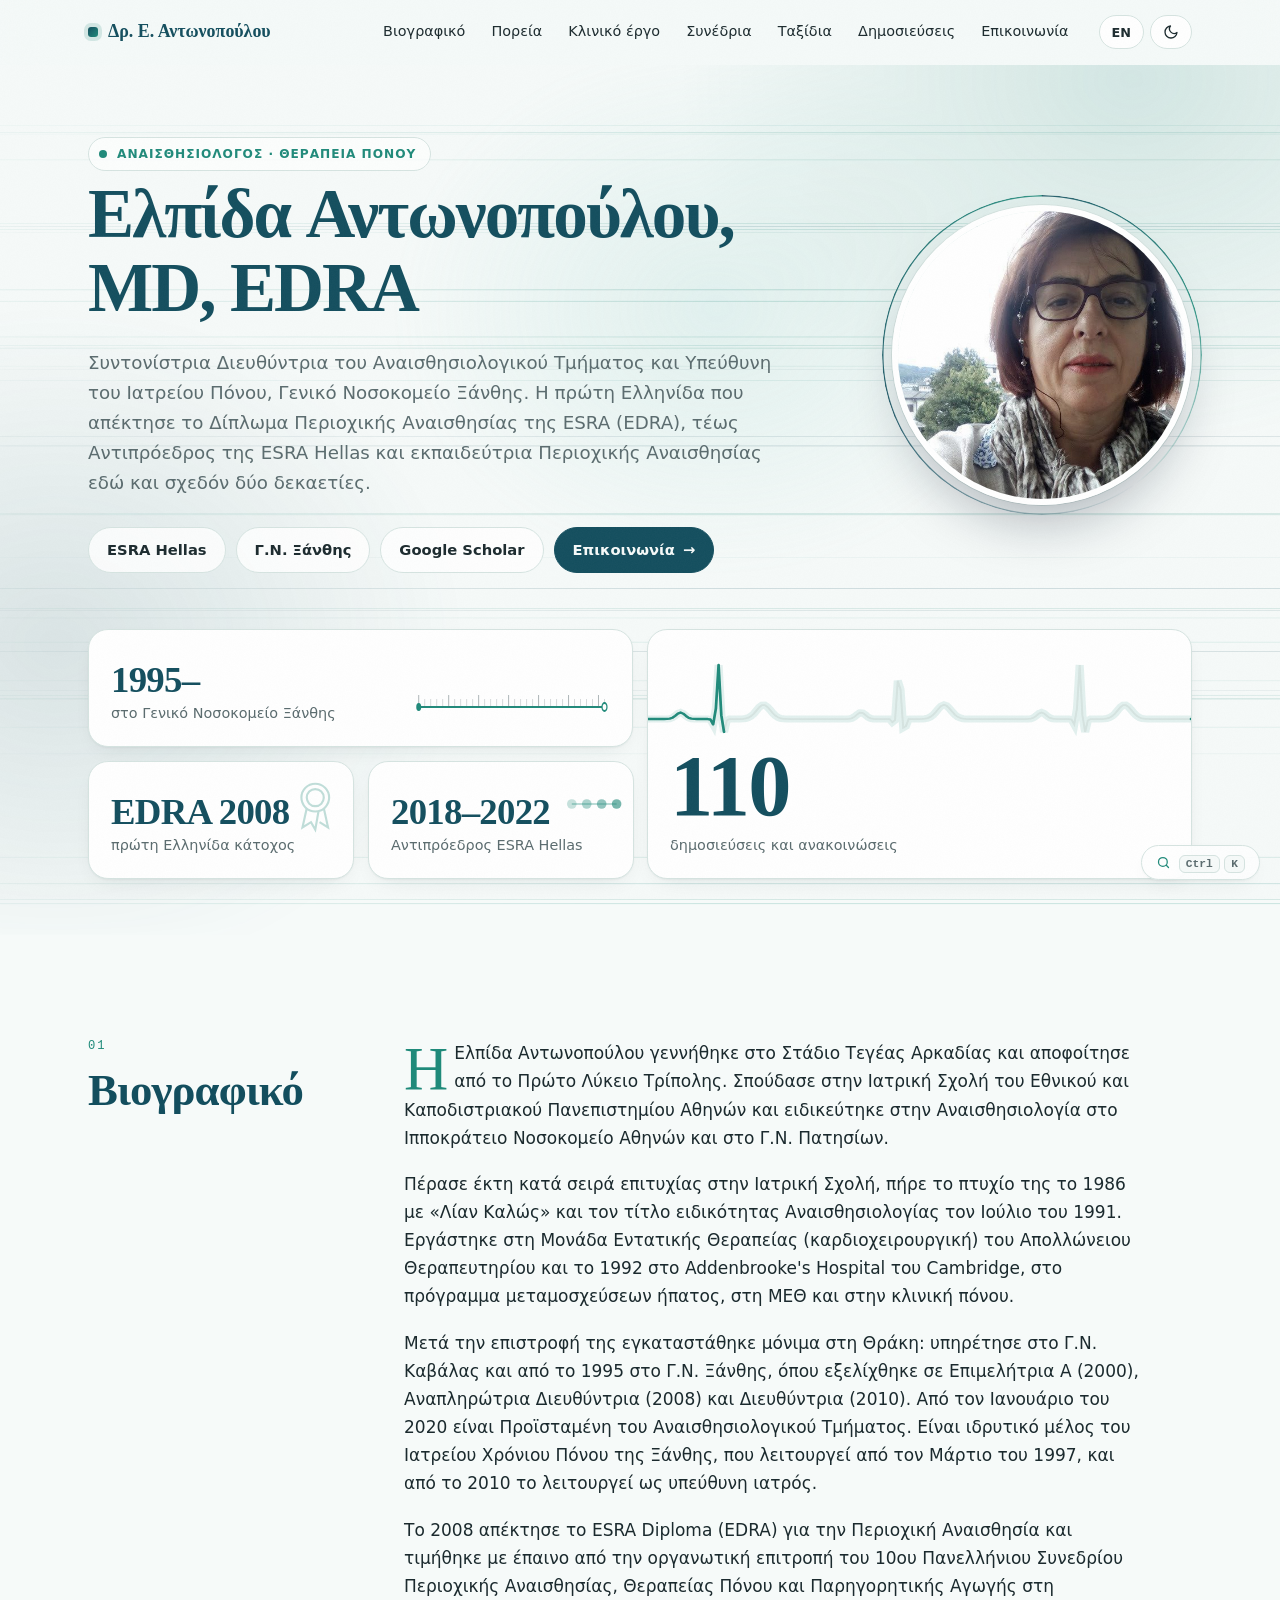
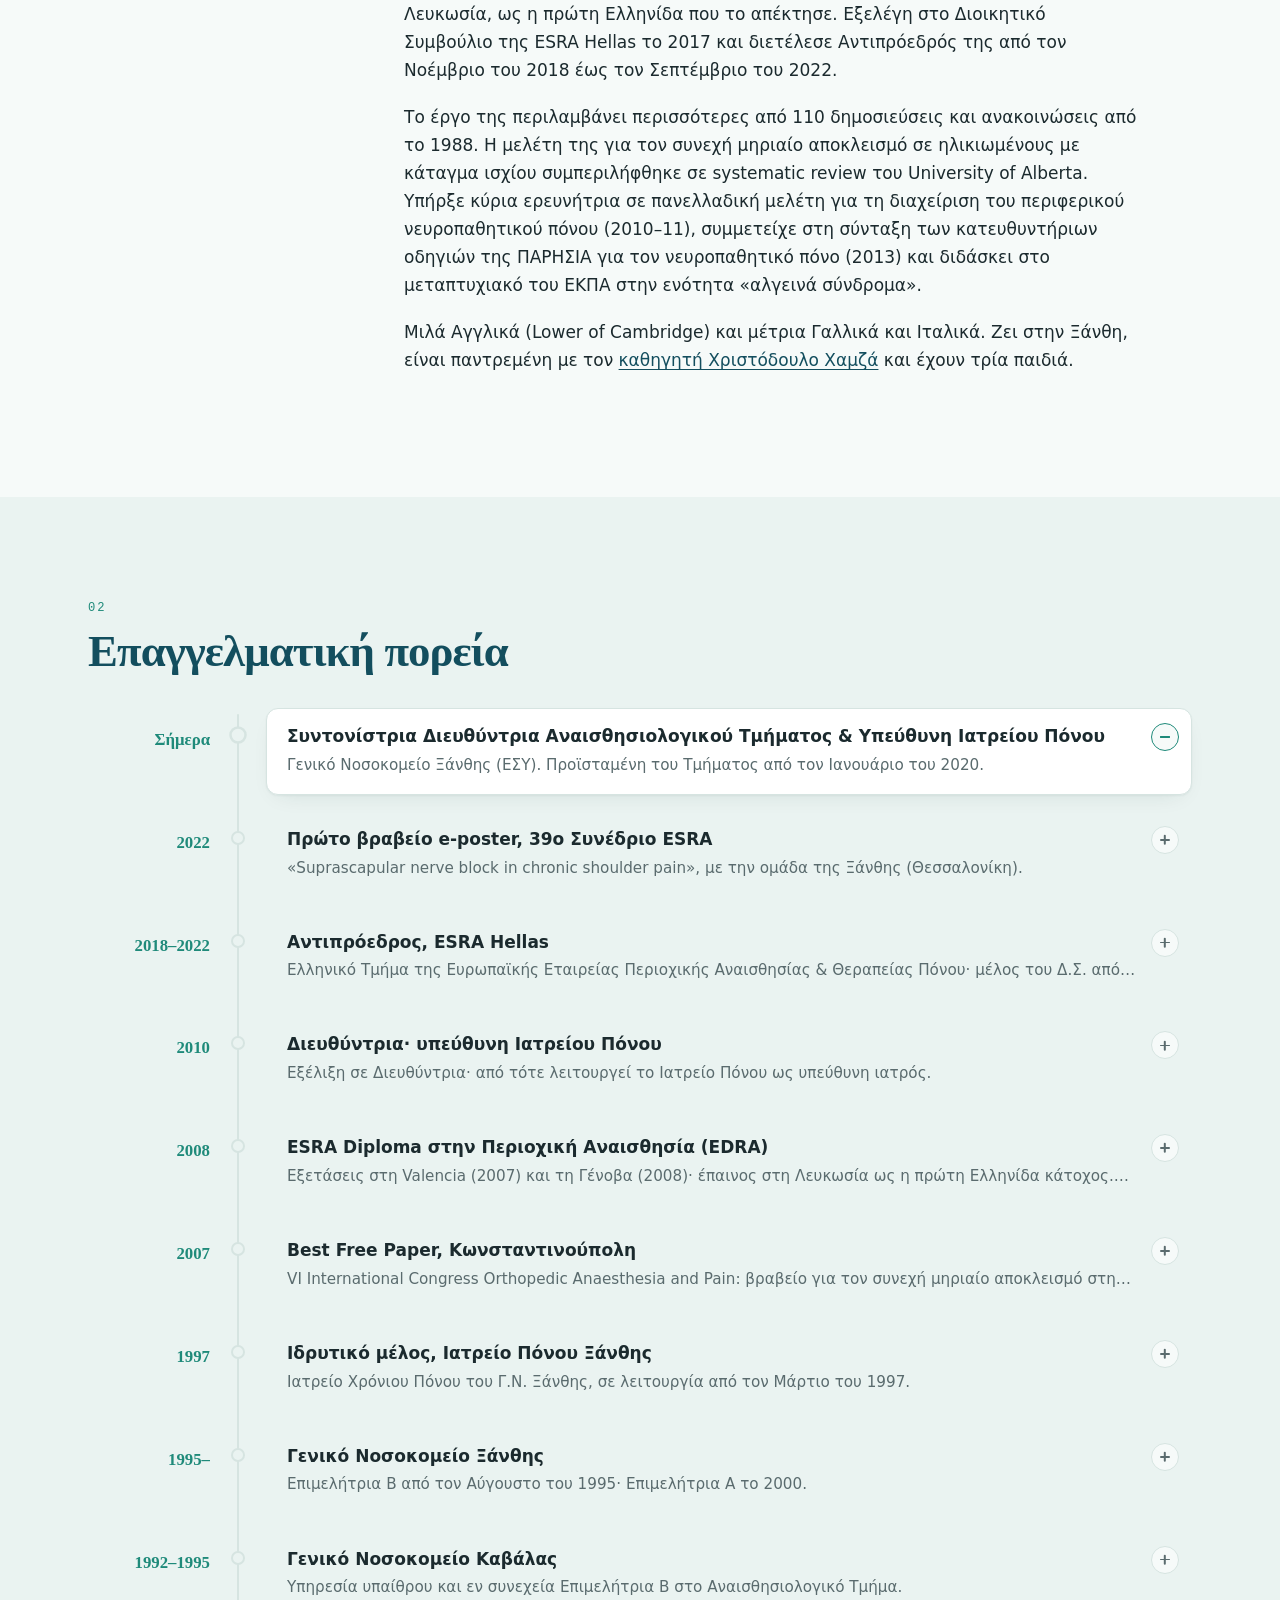
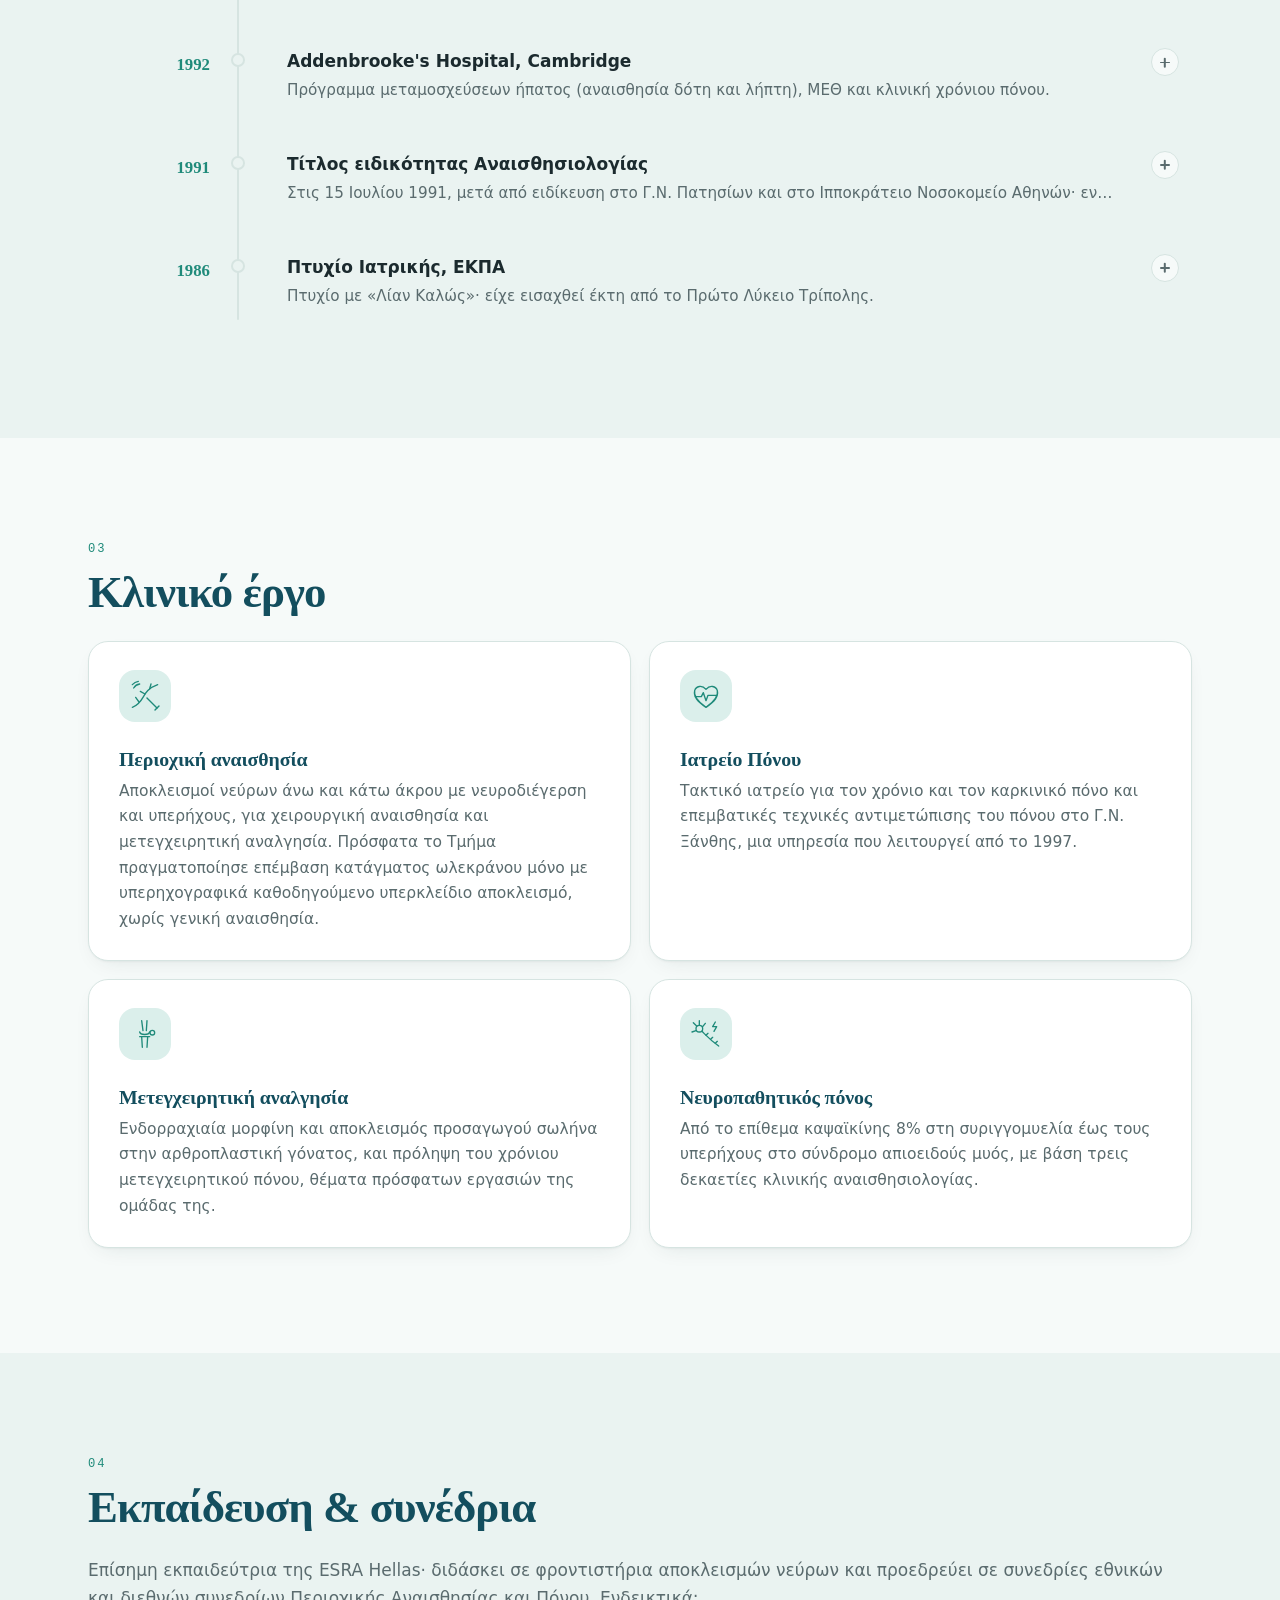
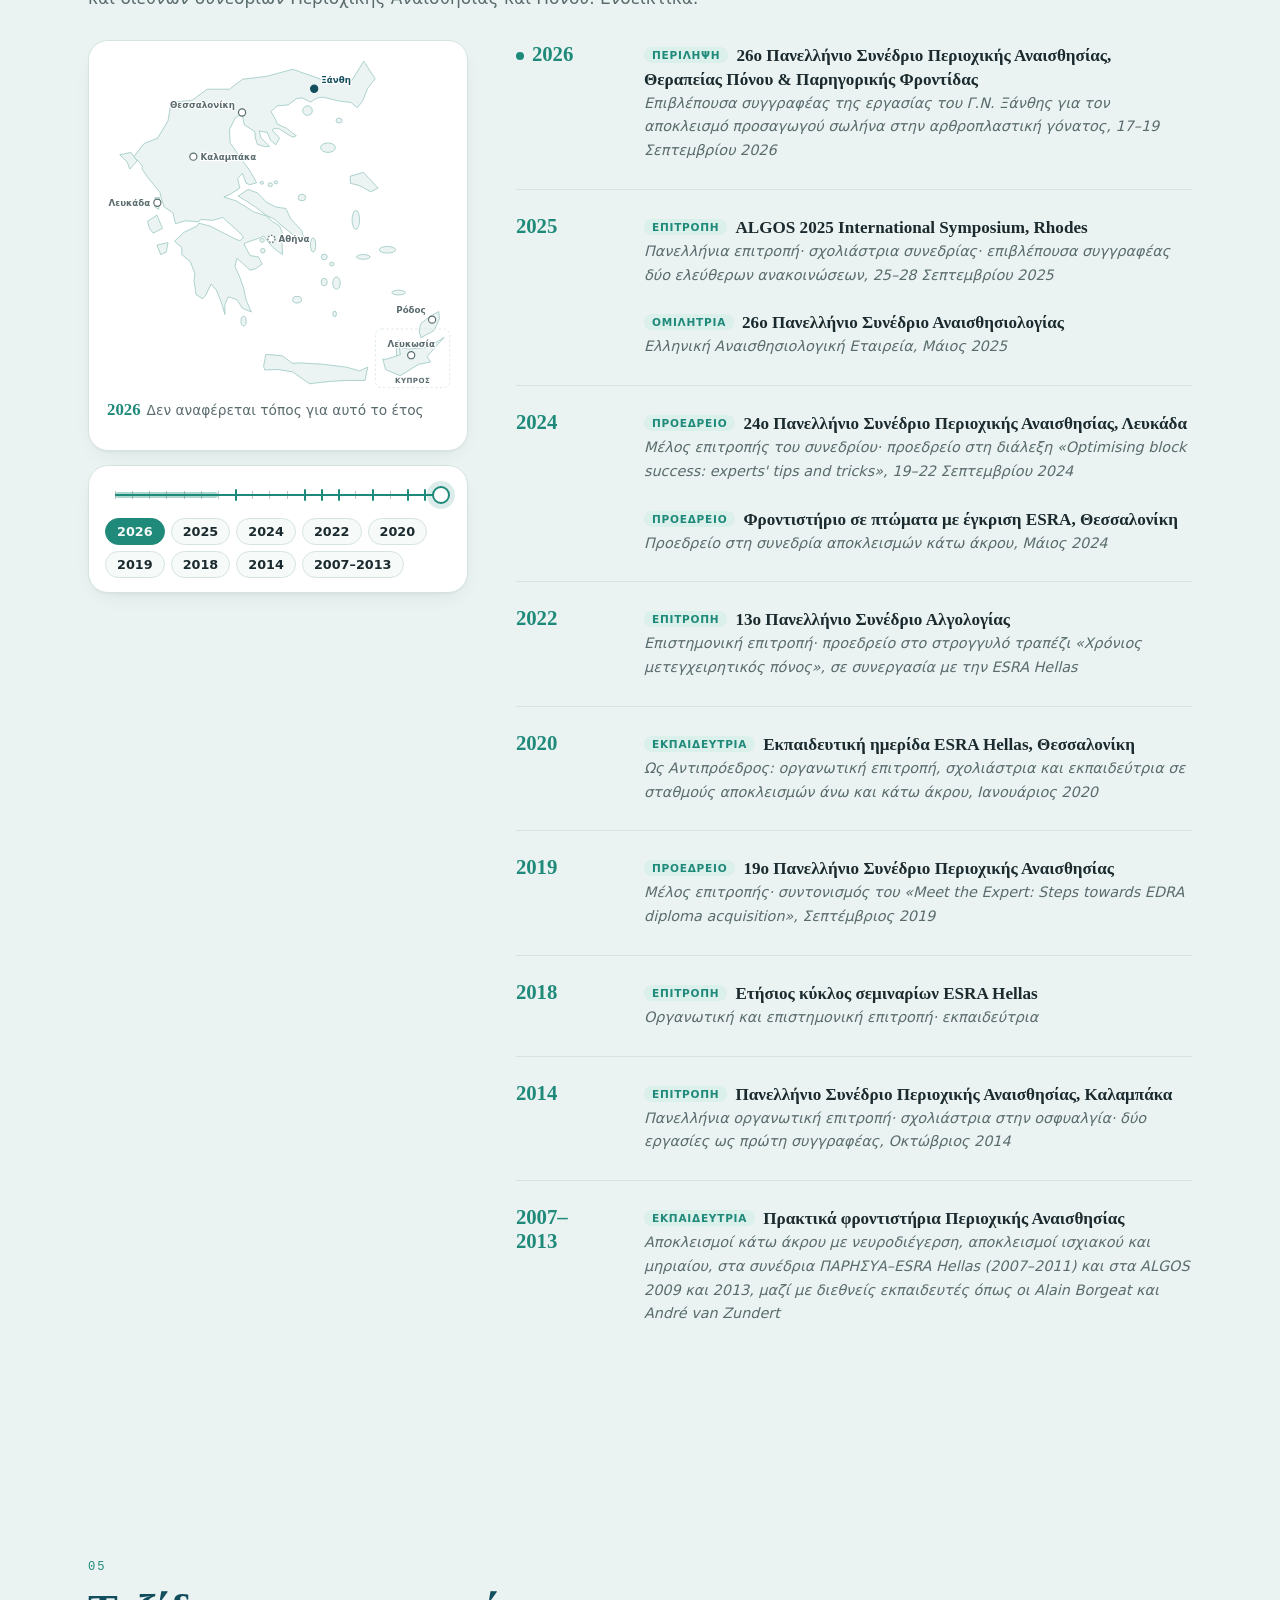
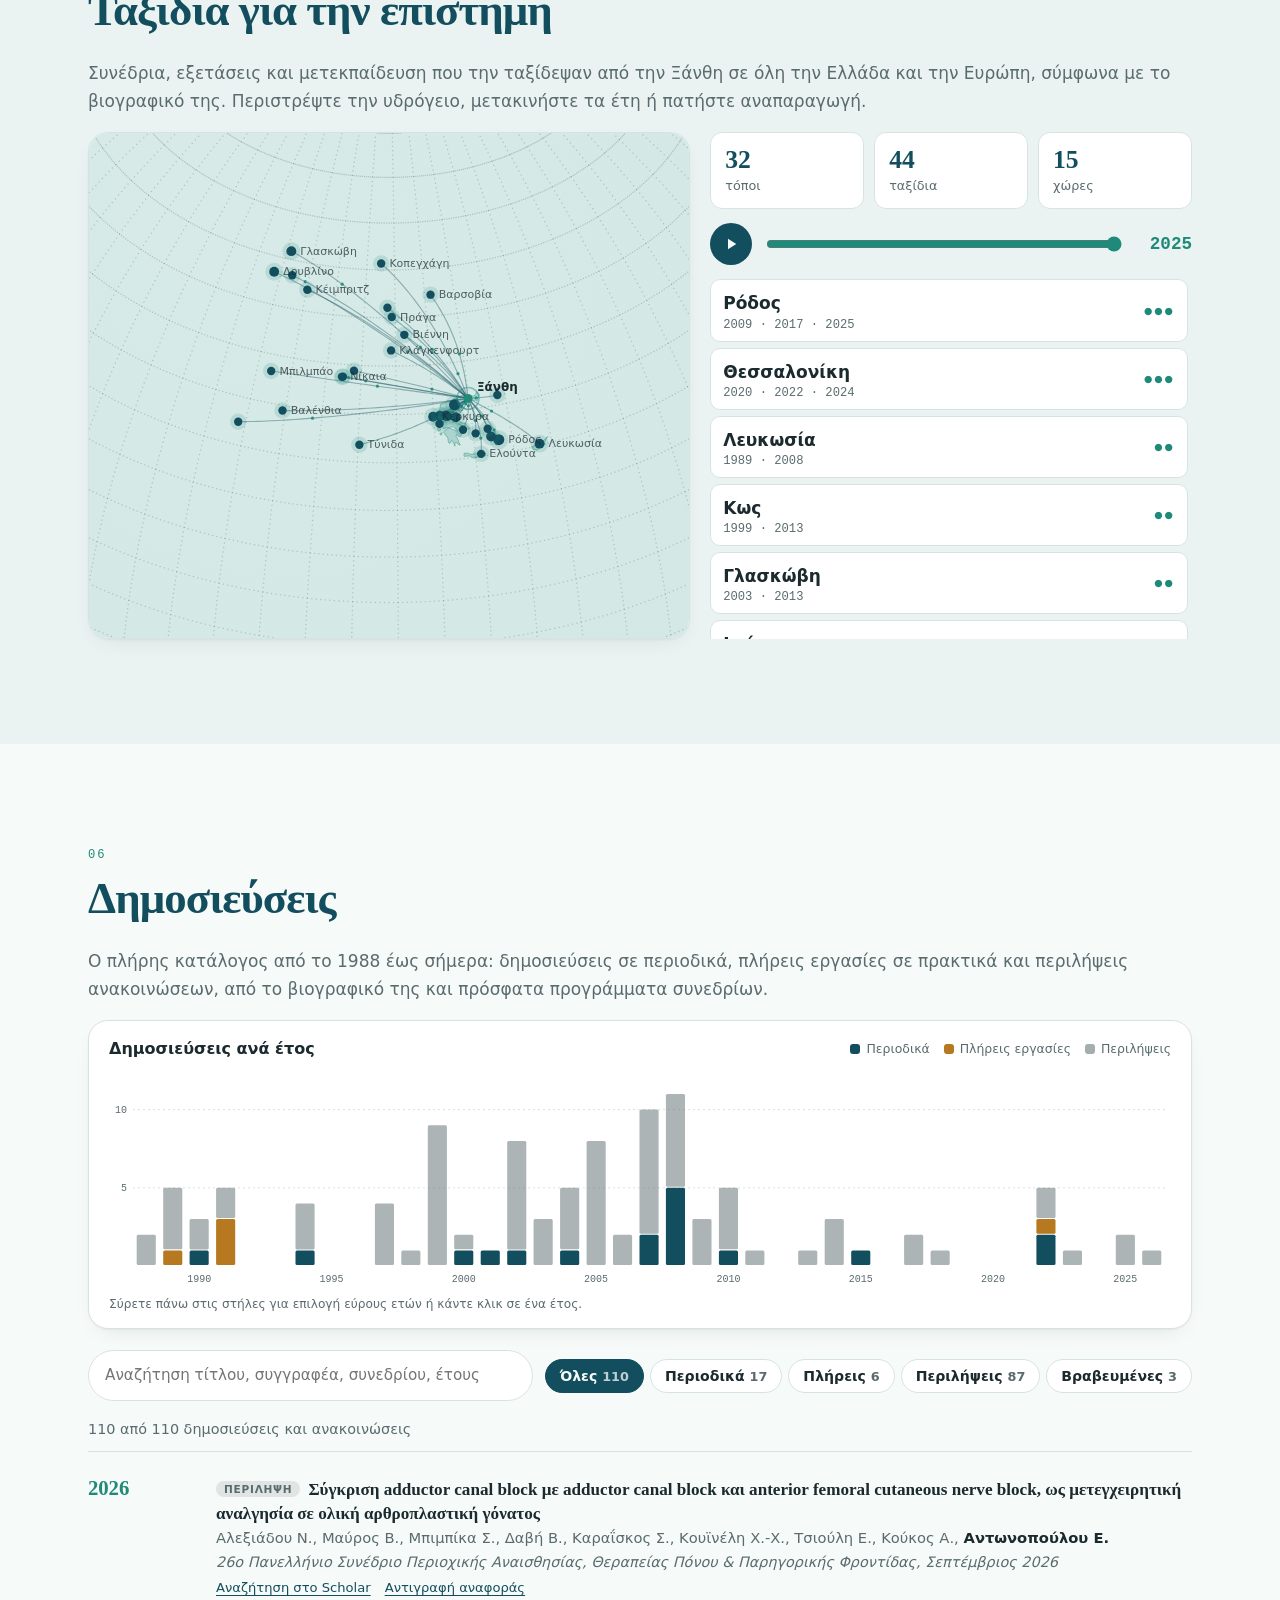
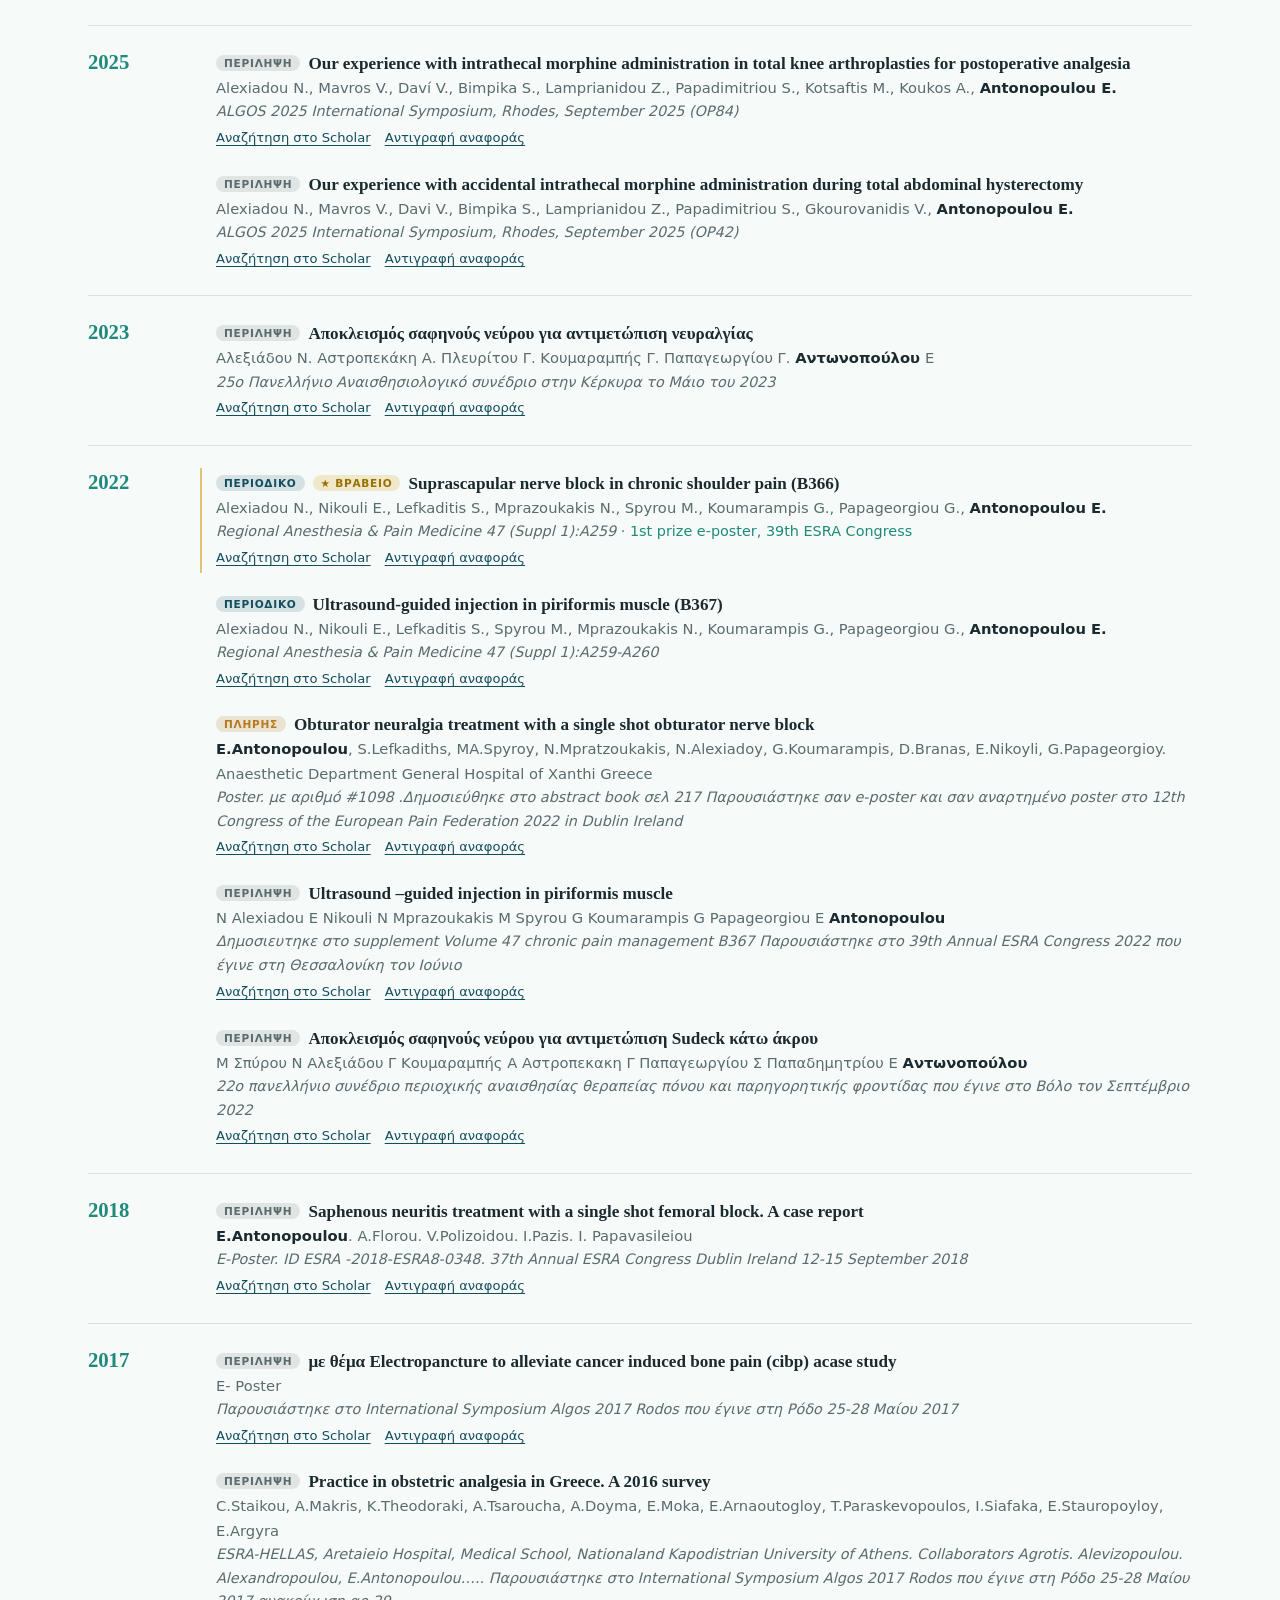
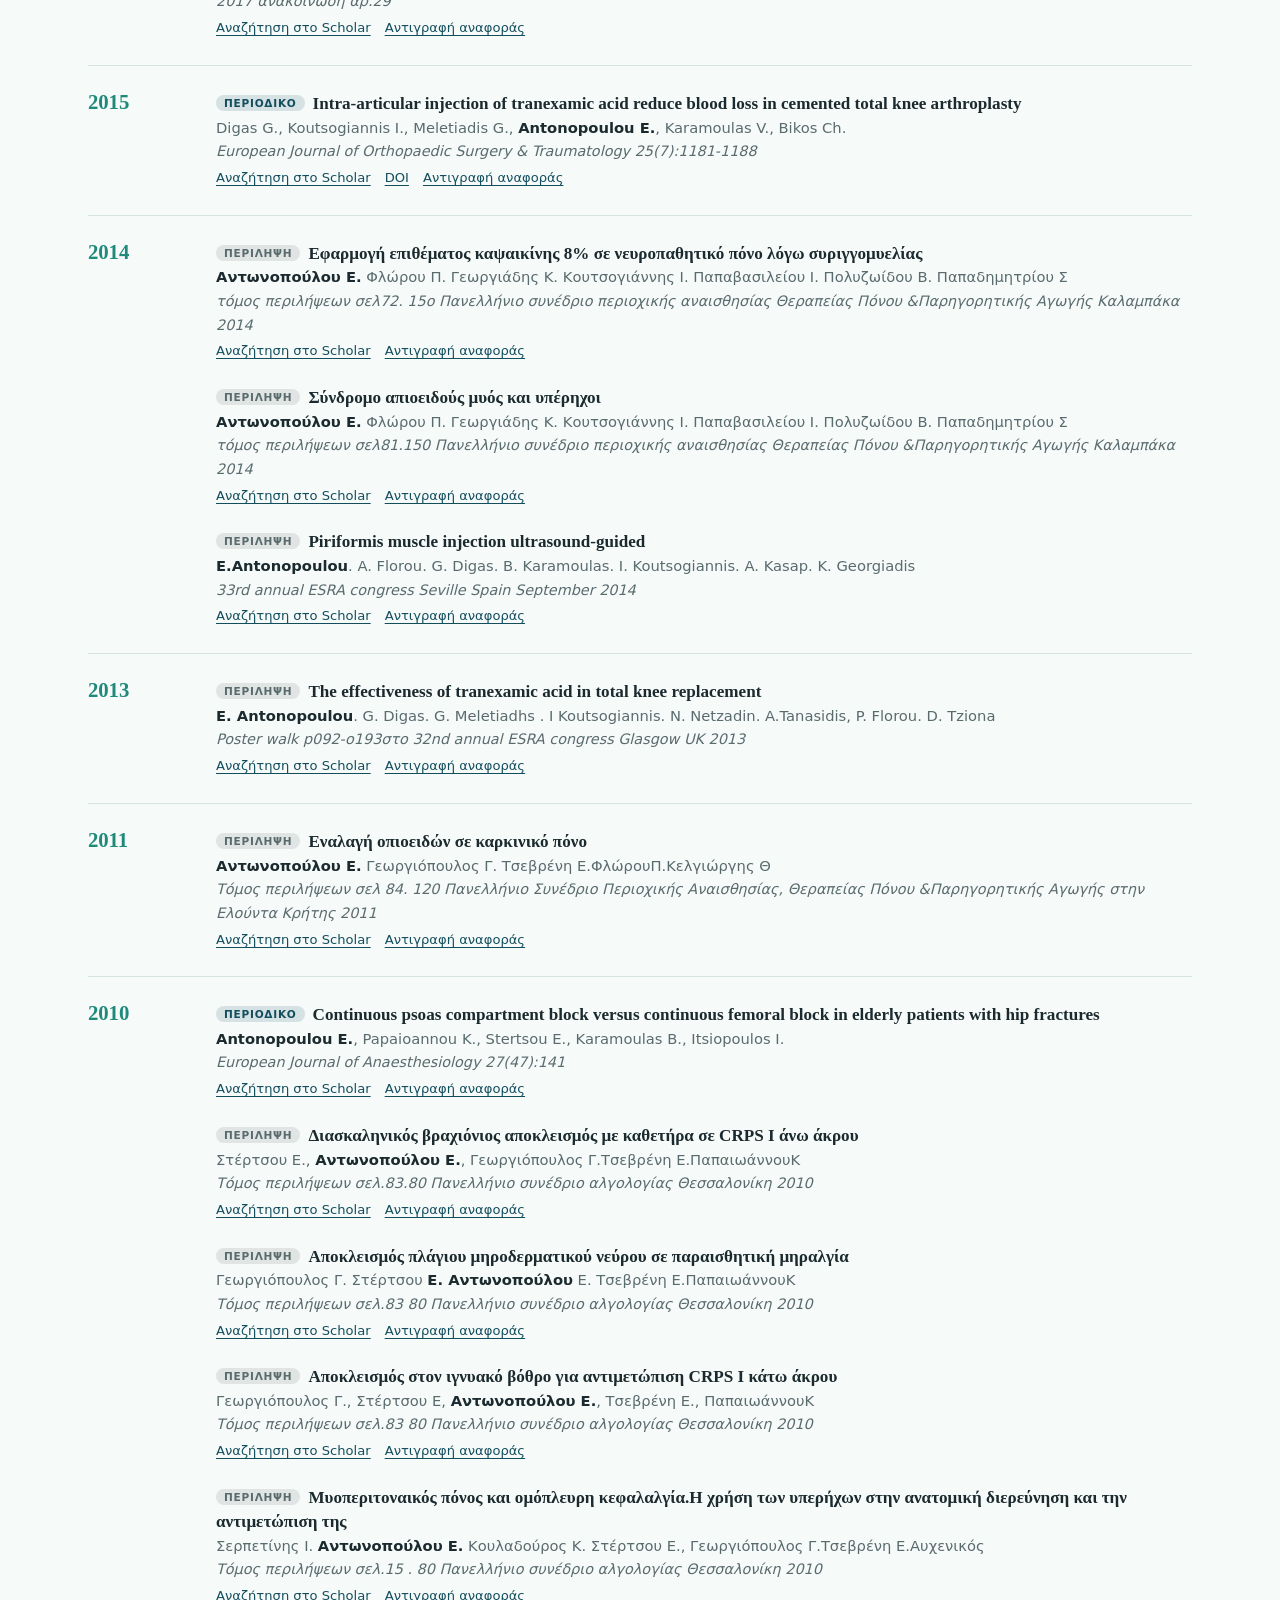
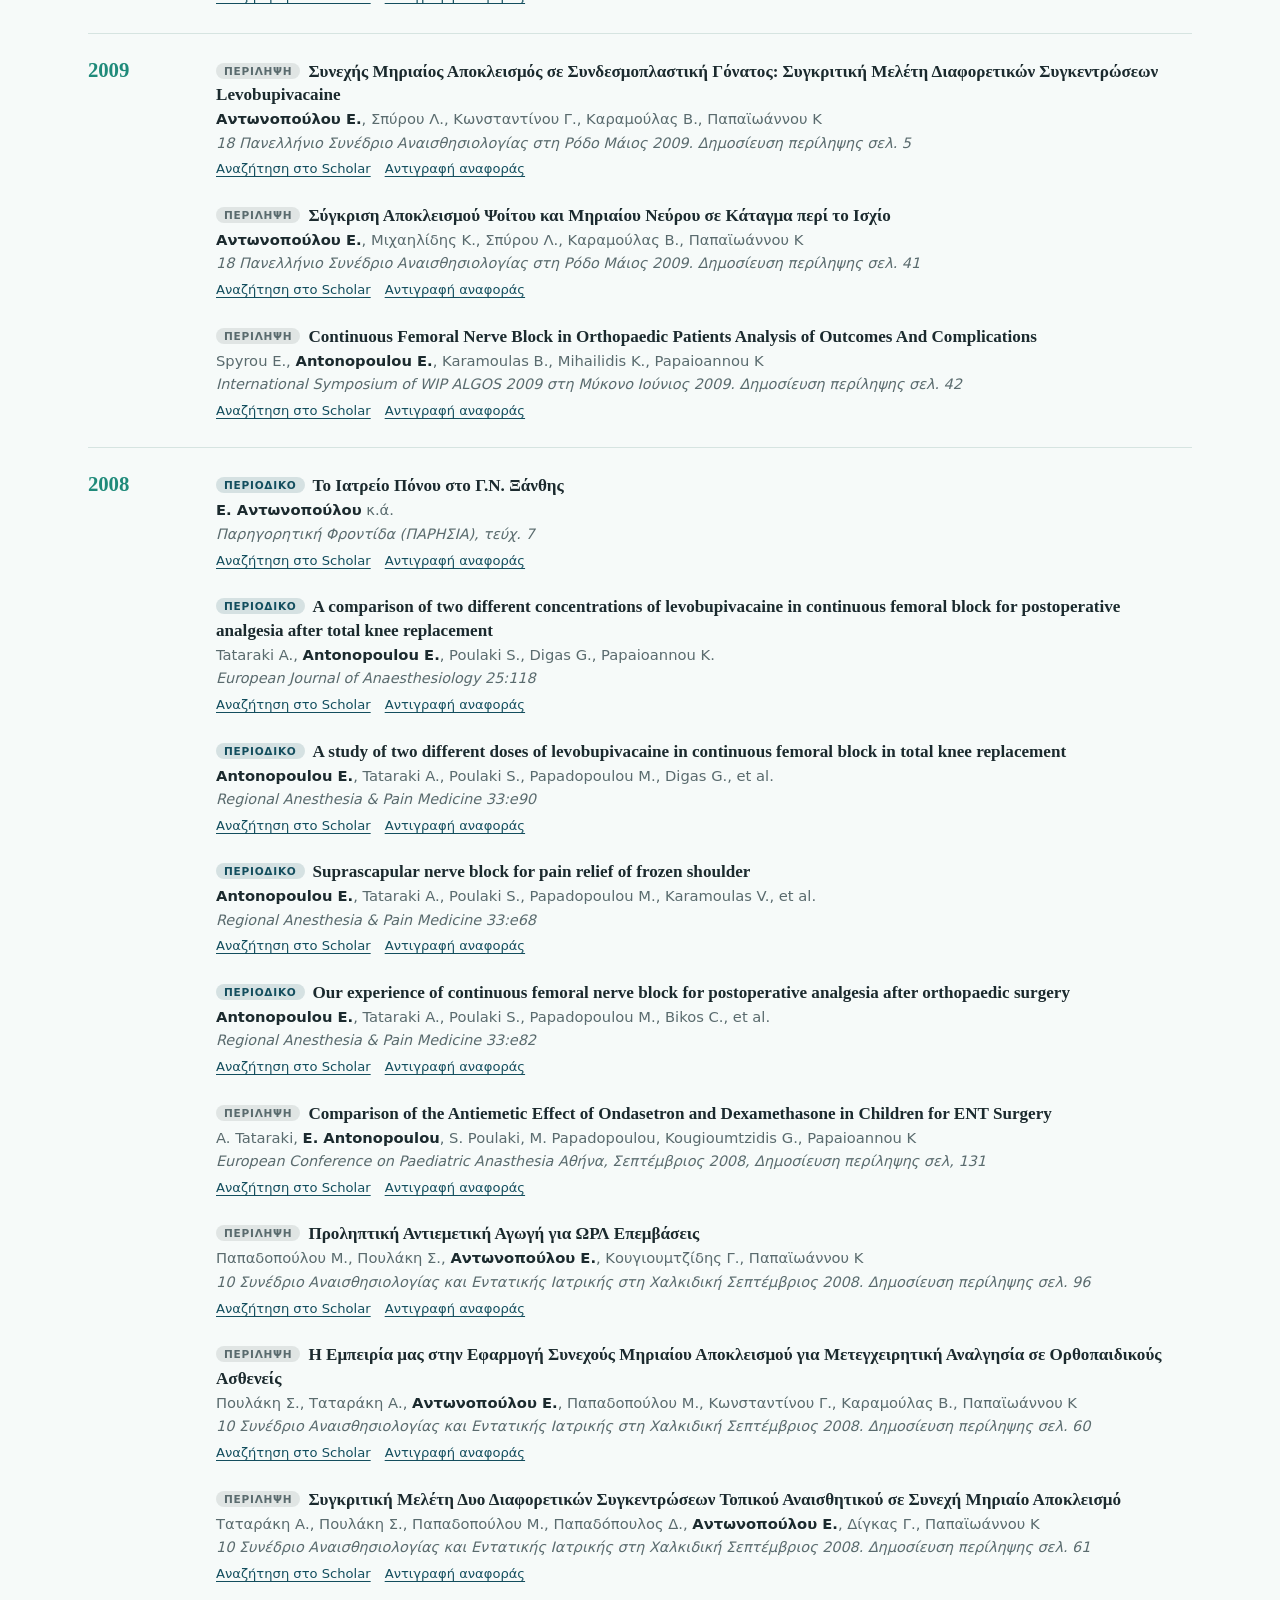
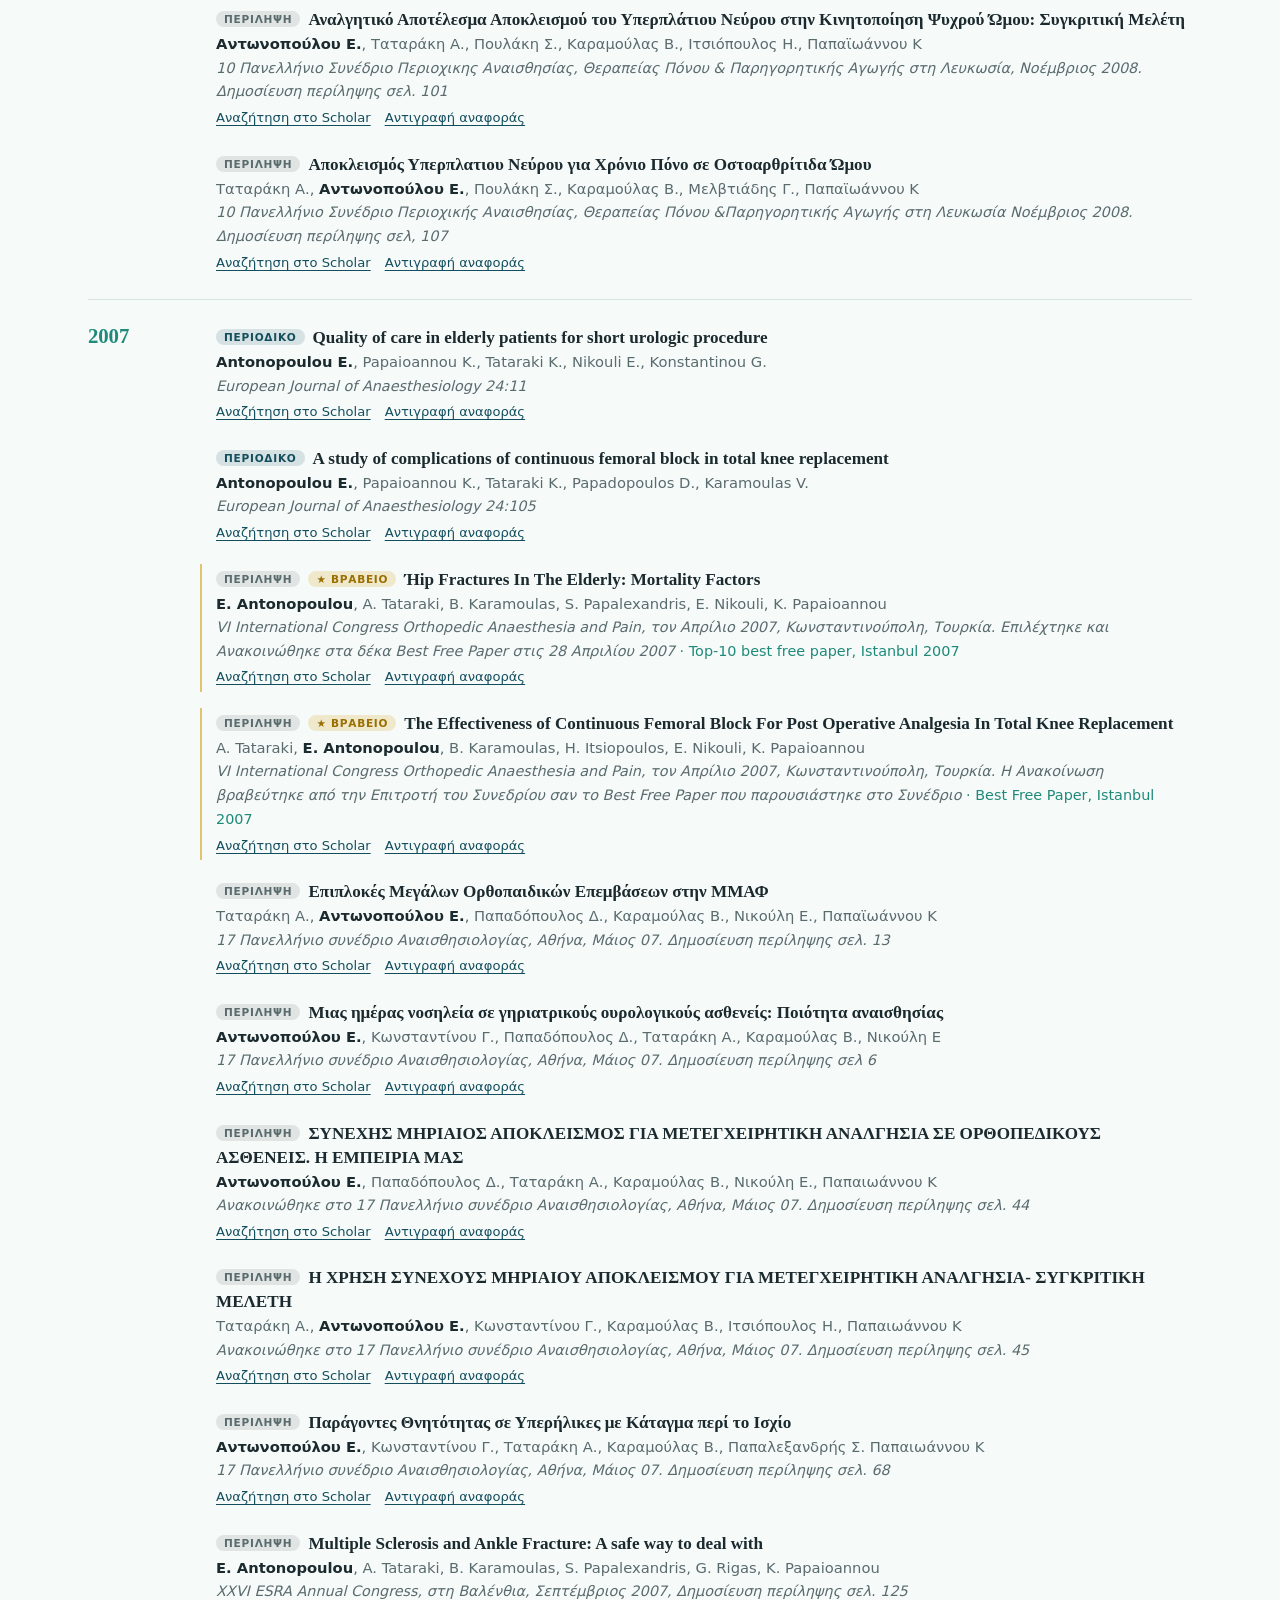
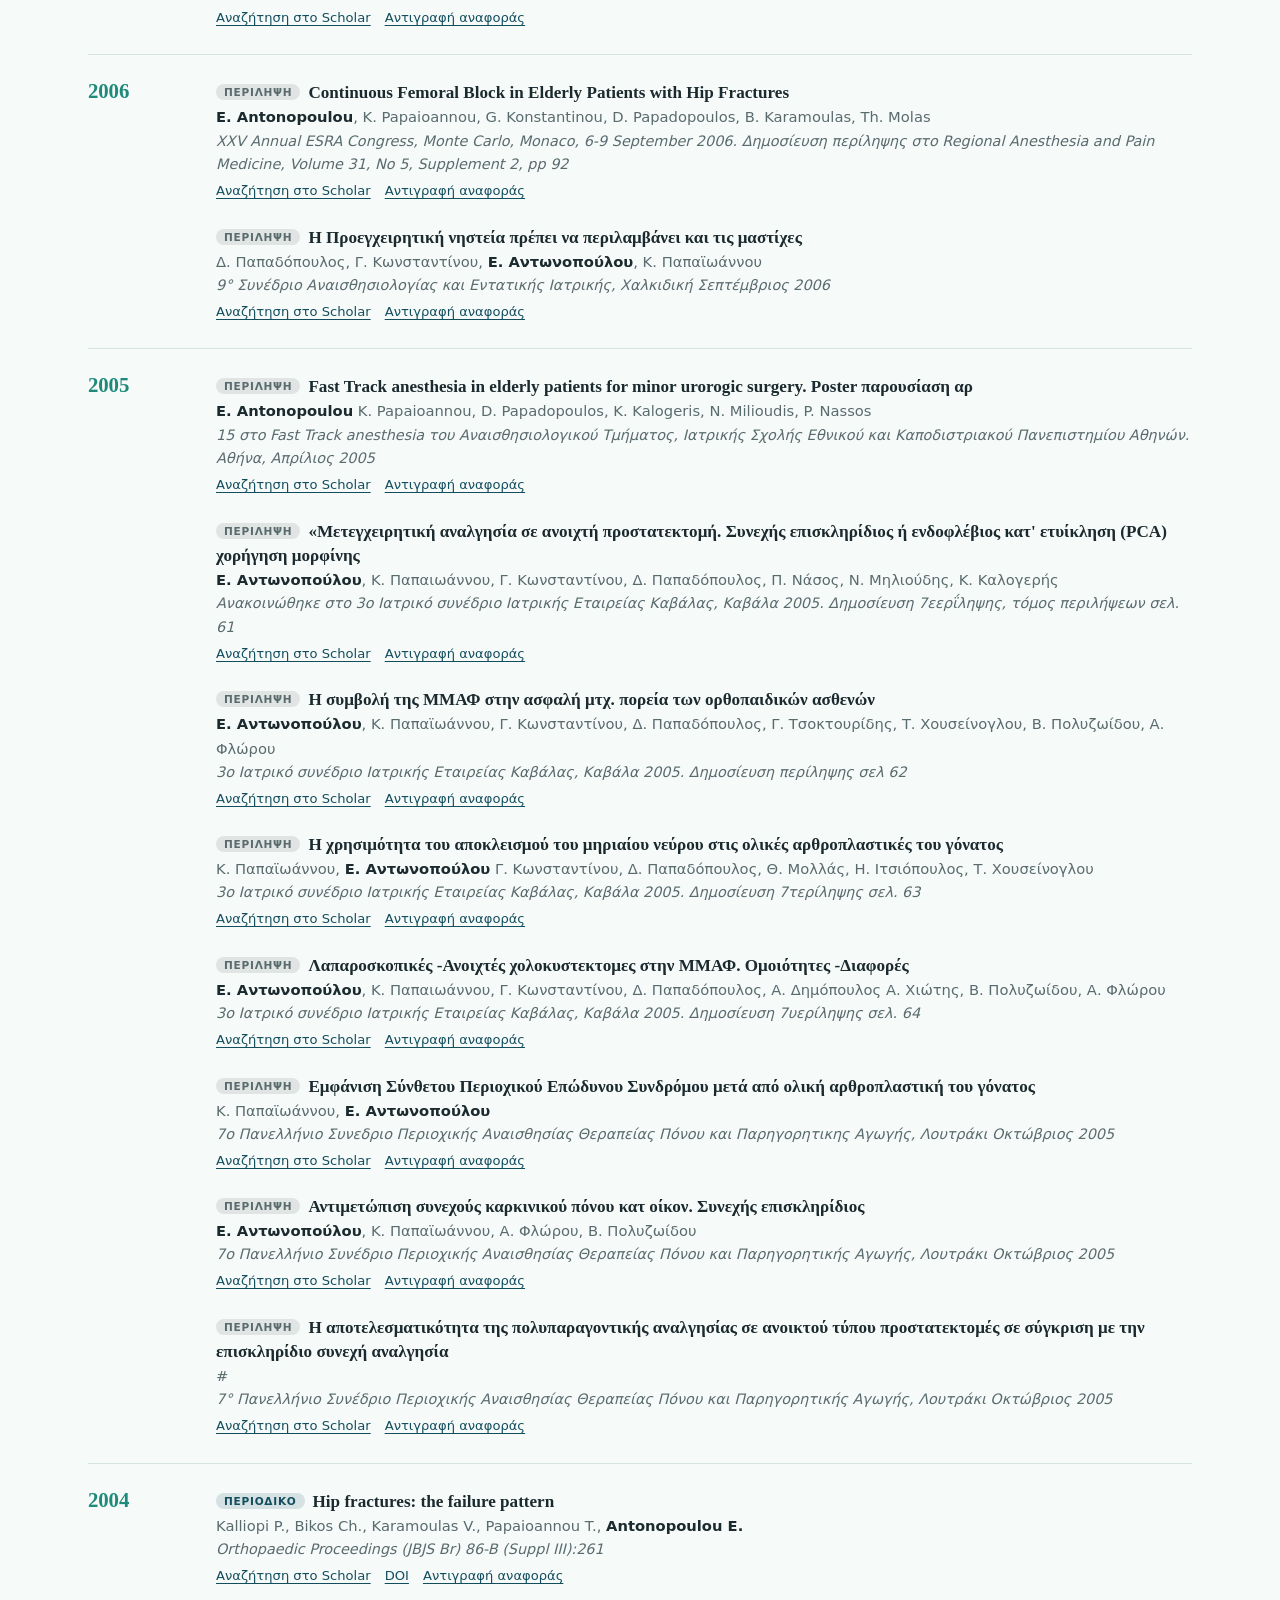
==== commit cc7291b6: "Update links to Professor Chamzas' website" ====
--- a/index.html
+++ b/index.html
@@ -164,7 +164,7 @@
             συμμετείχε στη σύνταξη των κατευθυντήριων οδηγιών της ΠΑΡΗΣΙΑ για τον νευροπαθητικό πόνο (2013) και διδάσκει στο
             μεταπτυχιακό του ΕΚΠΑ στην ενότητα «αλγεινά σύνδρομα».</p>
           <p>Μιλά Αγγλικά (Lower of Cambridge) και μέτρια Γαλλικά και Ιταλικά. Ζει στην Ξάνθη, είναι παντρεμένη με τον
-            <a href="../chamzas/">καθηγητή Χριστόδουλο Χαμζά</a> και έχουν τρία παιδιά.</p>
+            <a href="https://chamzas.github.io/site/">καθηγητή Χριστόδουλο Χαμζά</a> και έχουν τρία παιδιά.</p>
         </div>
       </div>
     </div>
@@ -428,7 +428,7 @@
   <div class="wrap">
     <span>&copy; <span class="en">Elpis Antonopoulou</span><span class="el">Ελπίδα Αντωνοπούλου</span></span>
     <span class="muted"><span class="en">See also:</span><span class="el">Δείτε επίσης:</span>
-      <a href="../chamzas/"><span class="en">Prof. Christodoulos Chamzas</span><span class="el">Καθ. Χριστόδουλος Χαμζάς</span></a></span>
+      <a href="https://chamzas.github.io/site/"><span class="en">Prof. Christodoulos Chamzas</span><span class="el">Καθ. Χριστόδουλος Χαμζάς</span></a></span>
   </div>
 </footer>
 
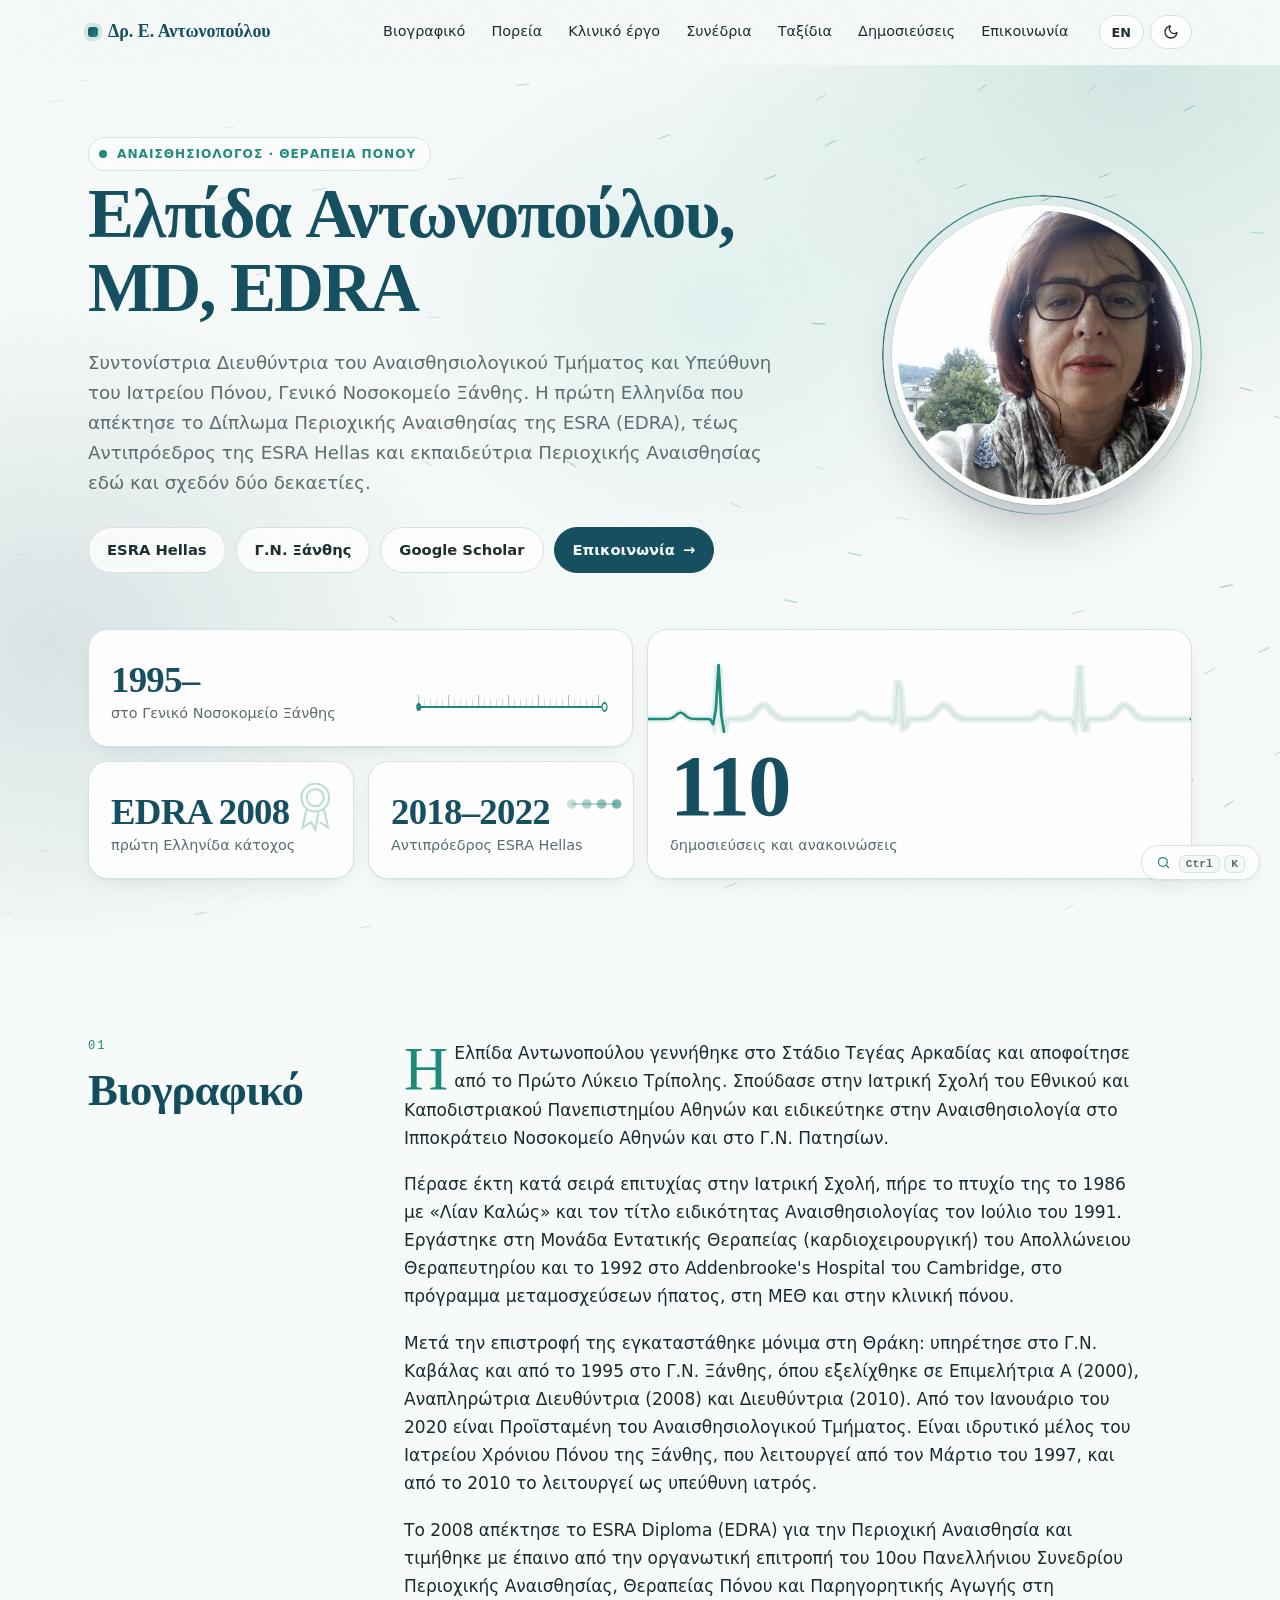
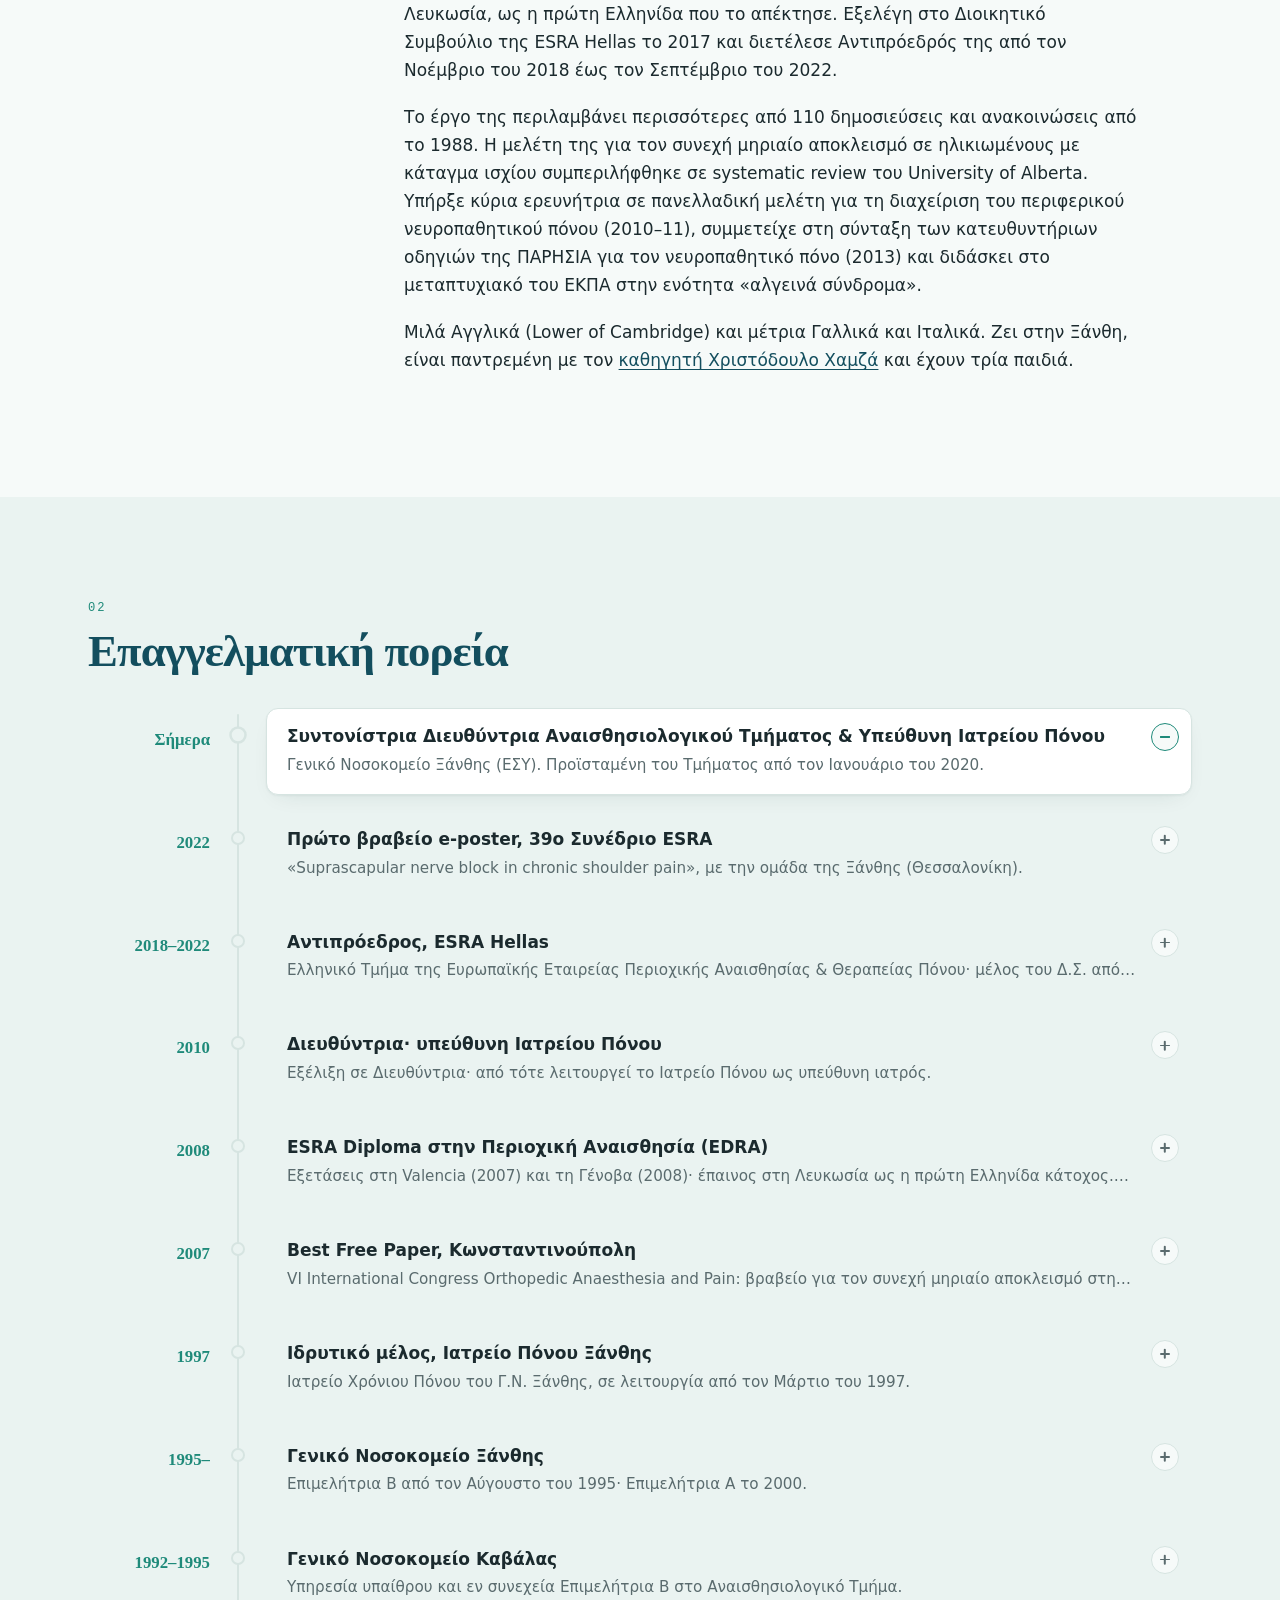
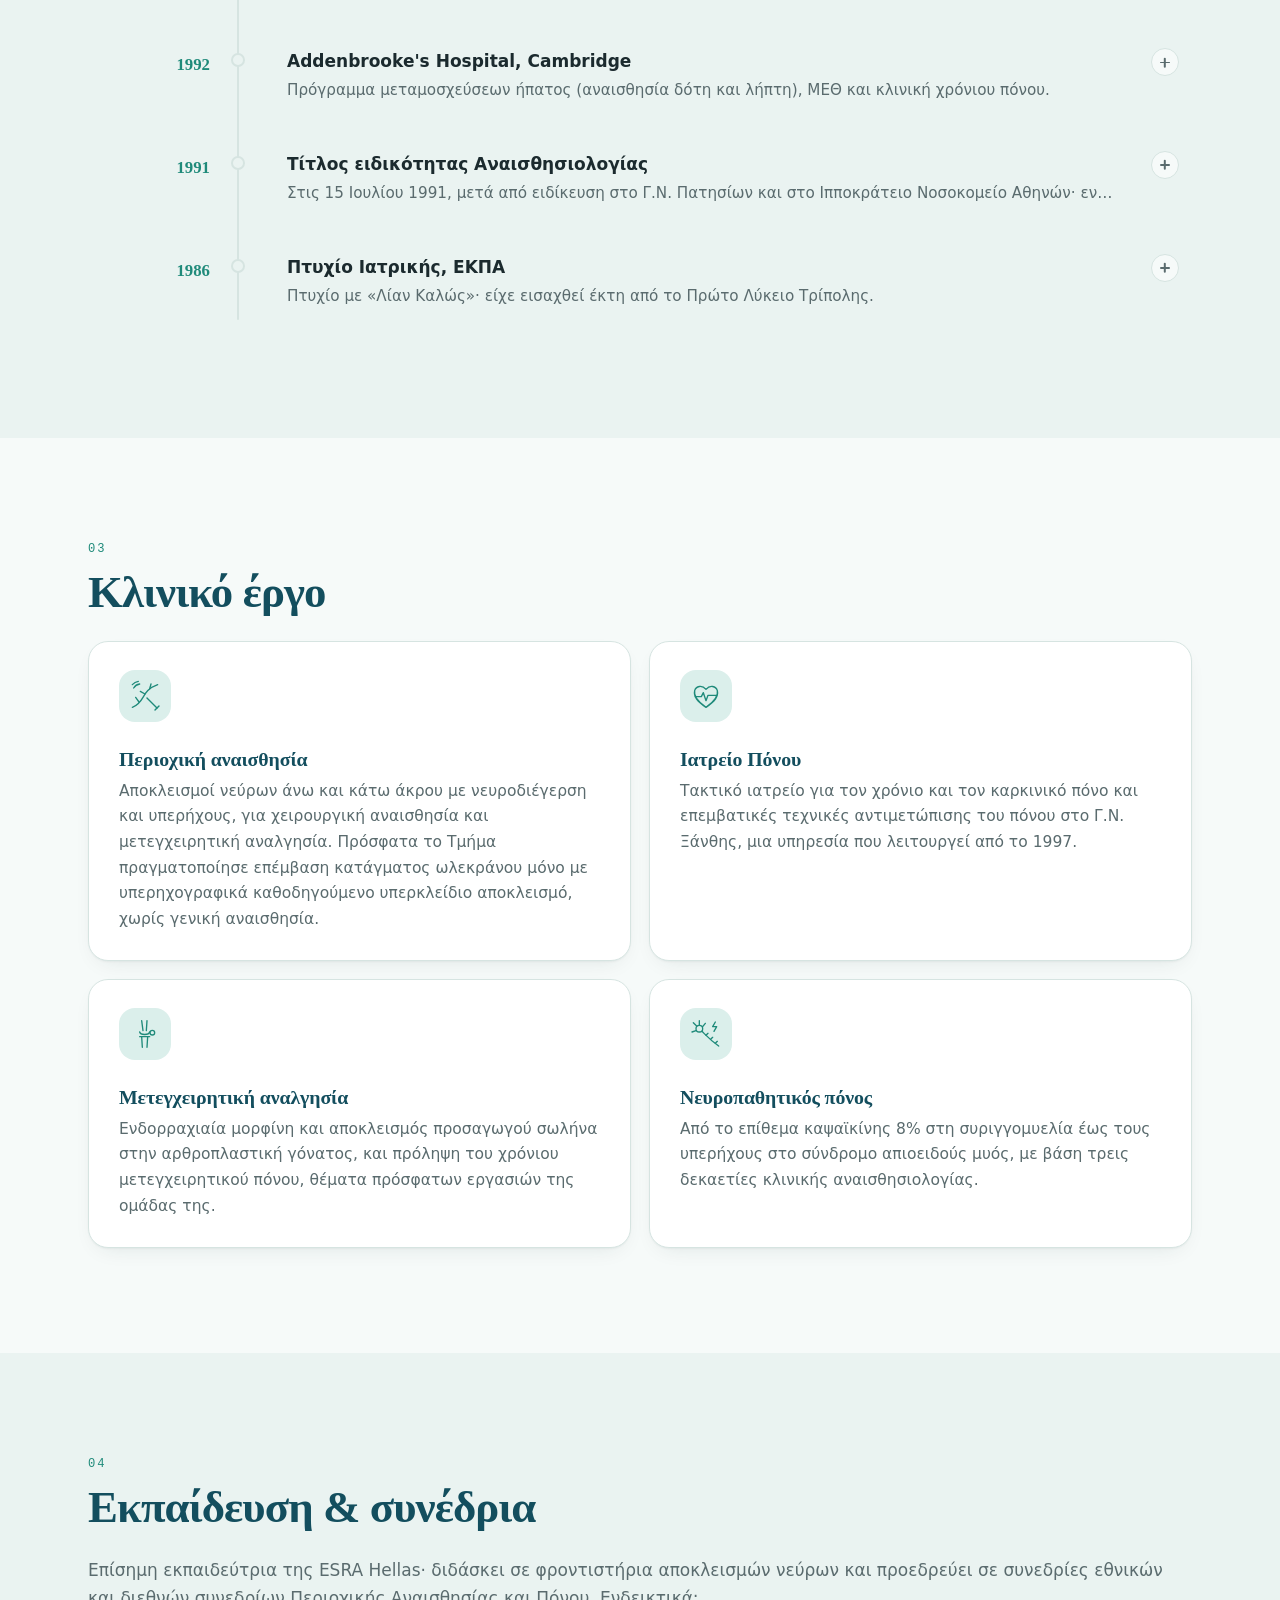
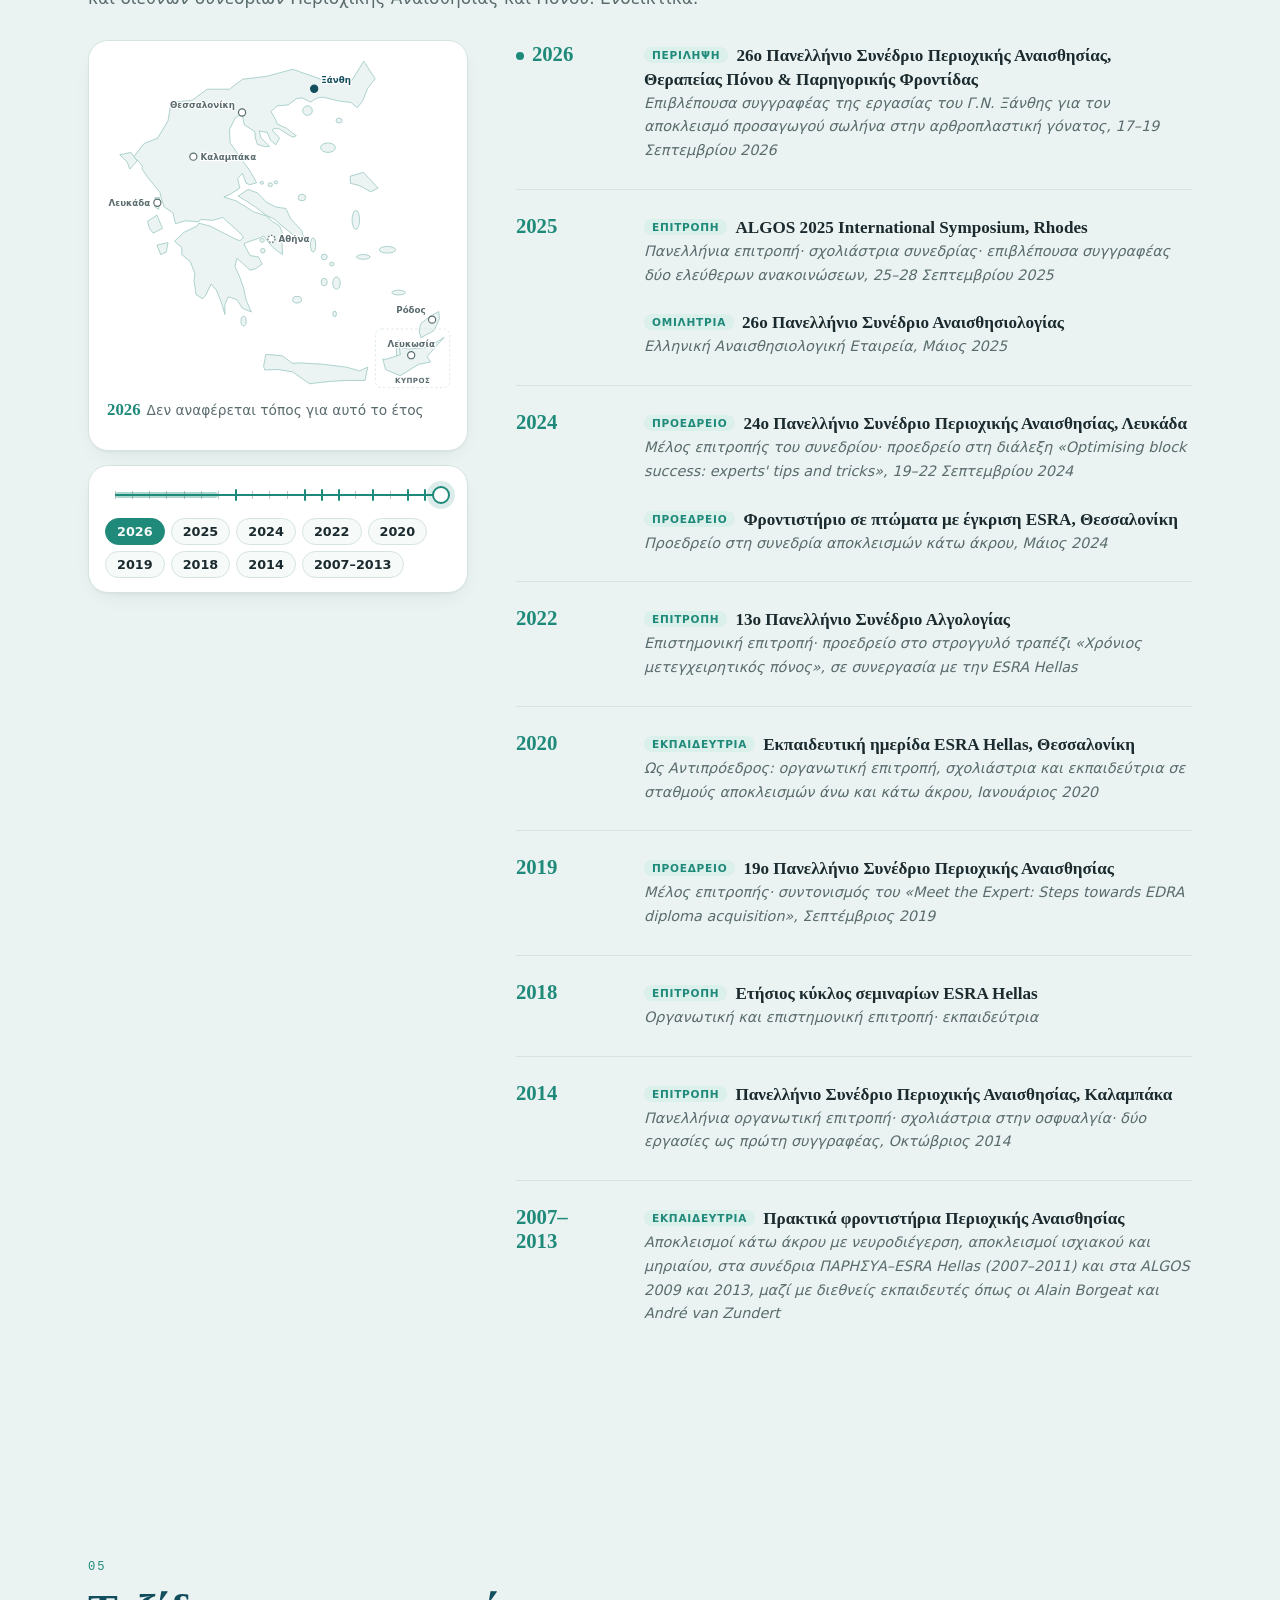
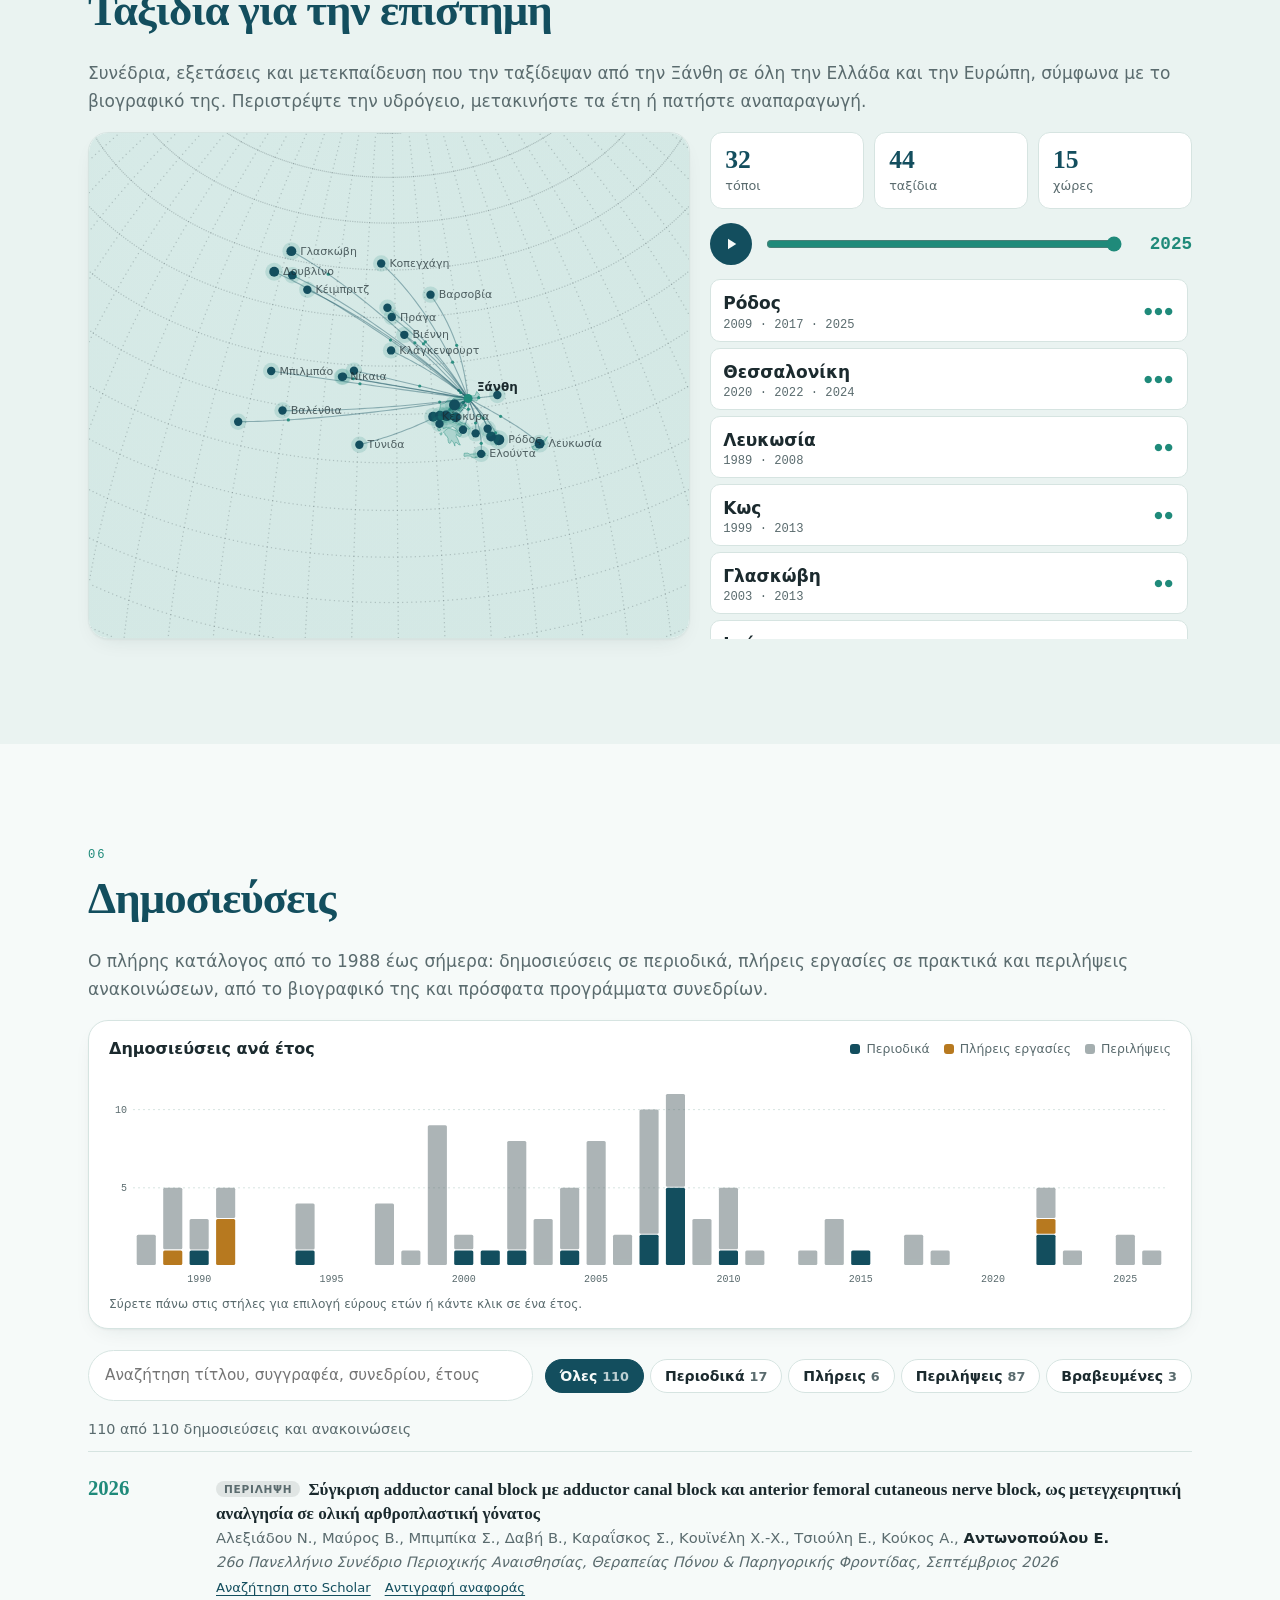
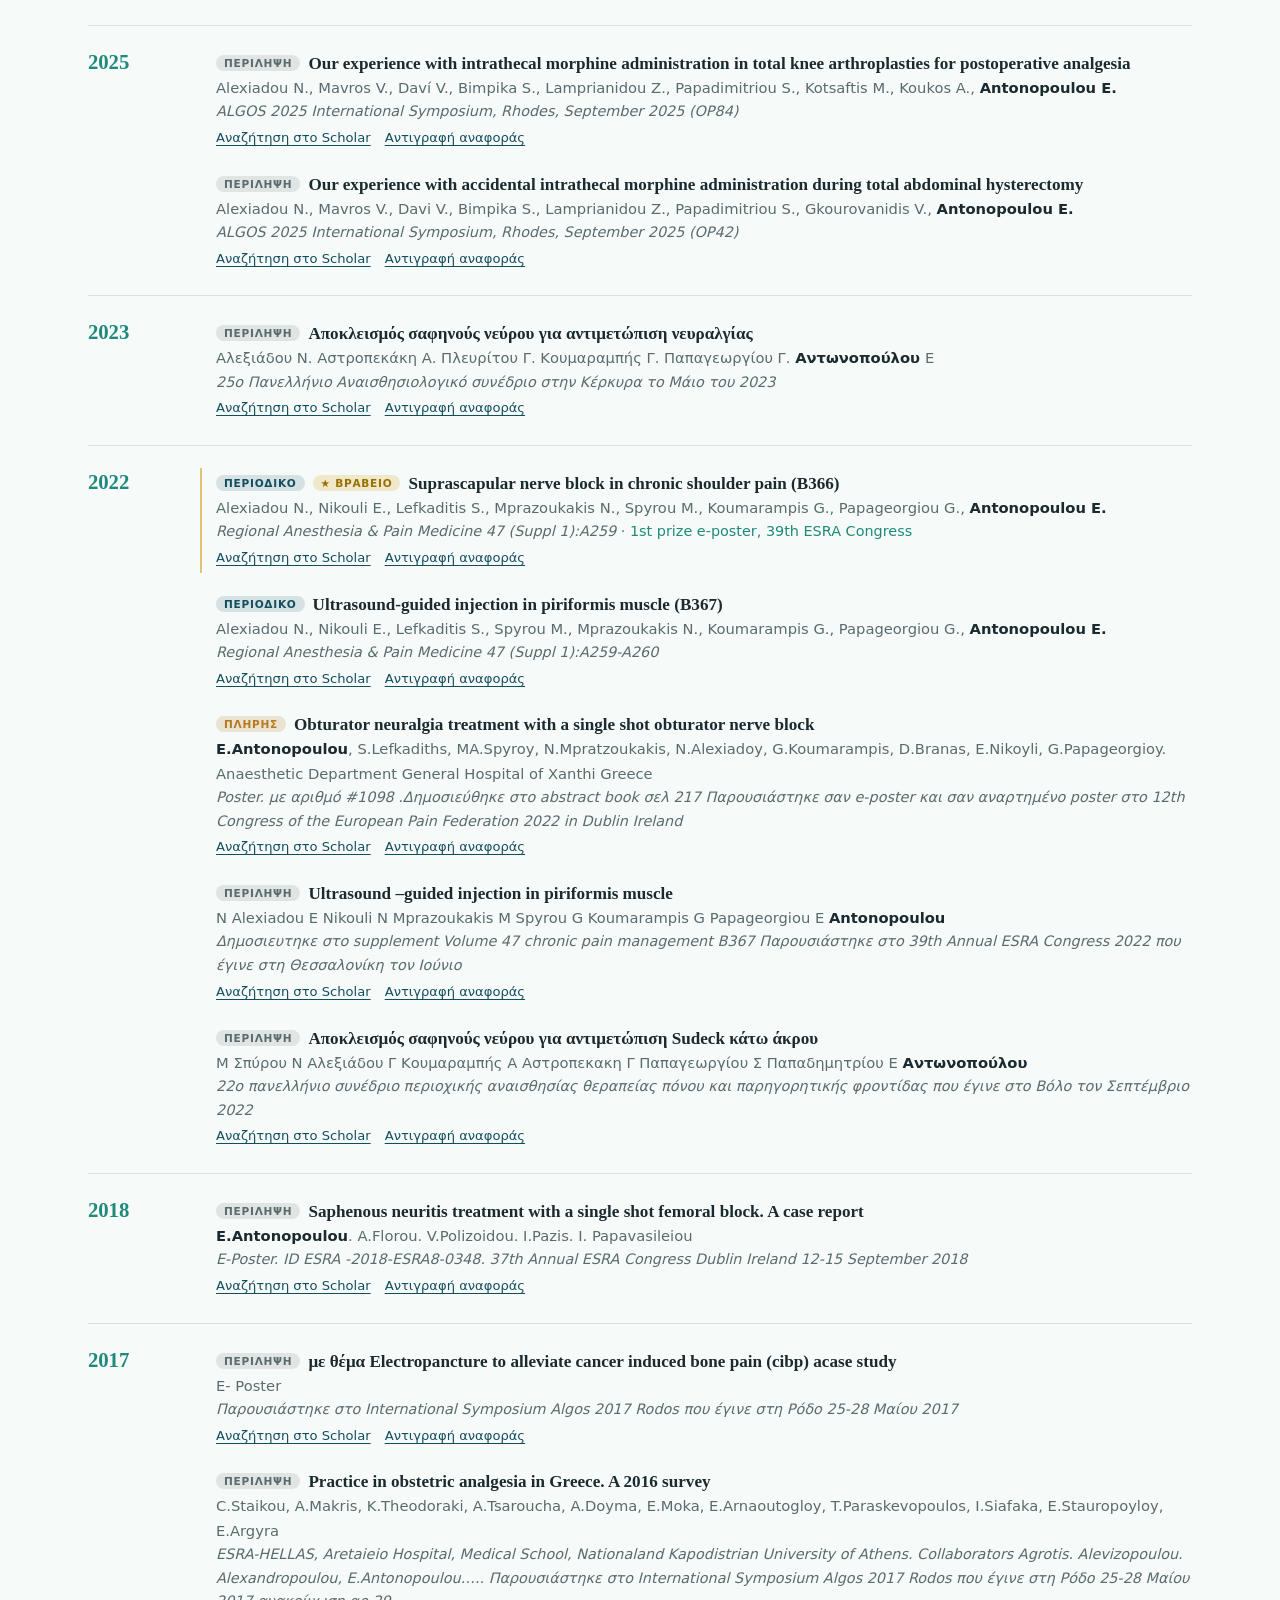
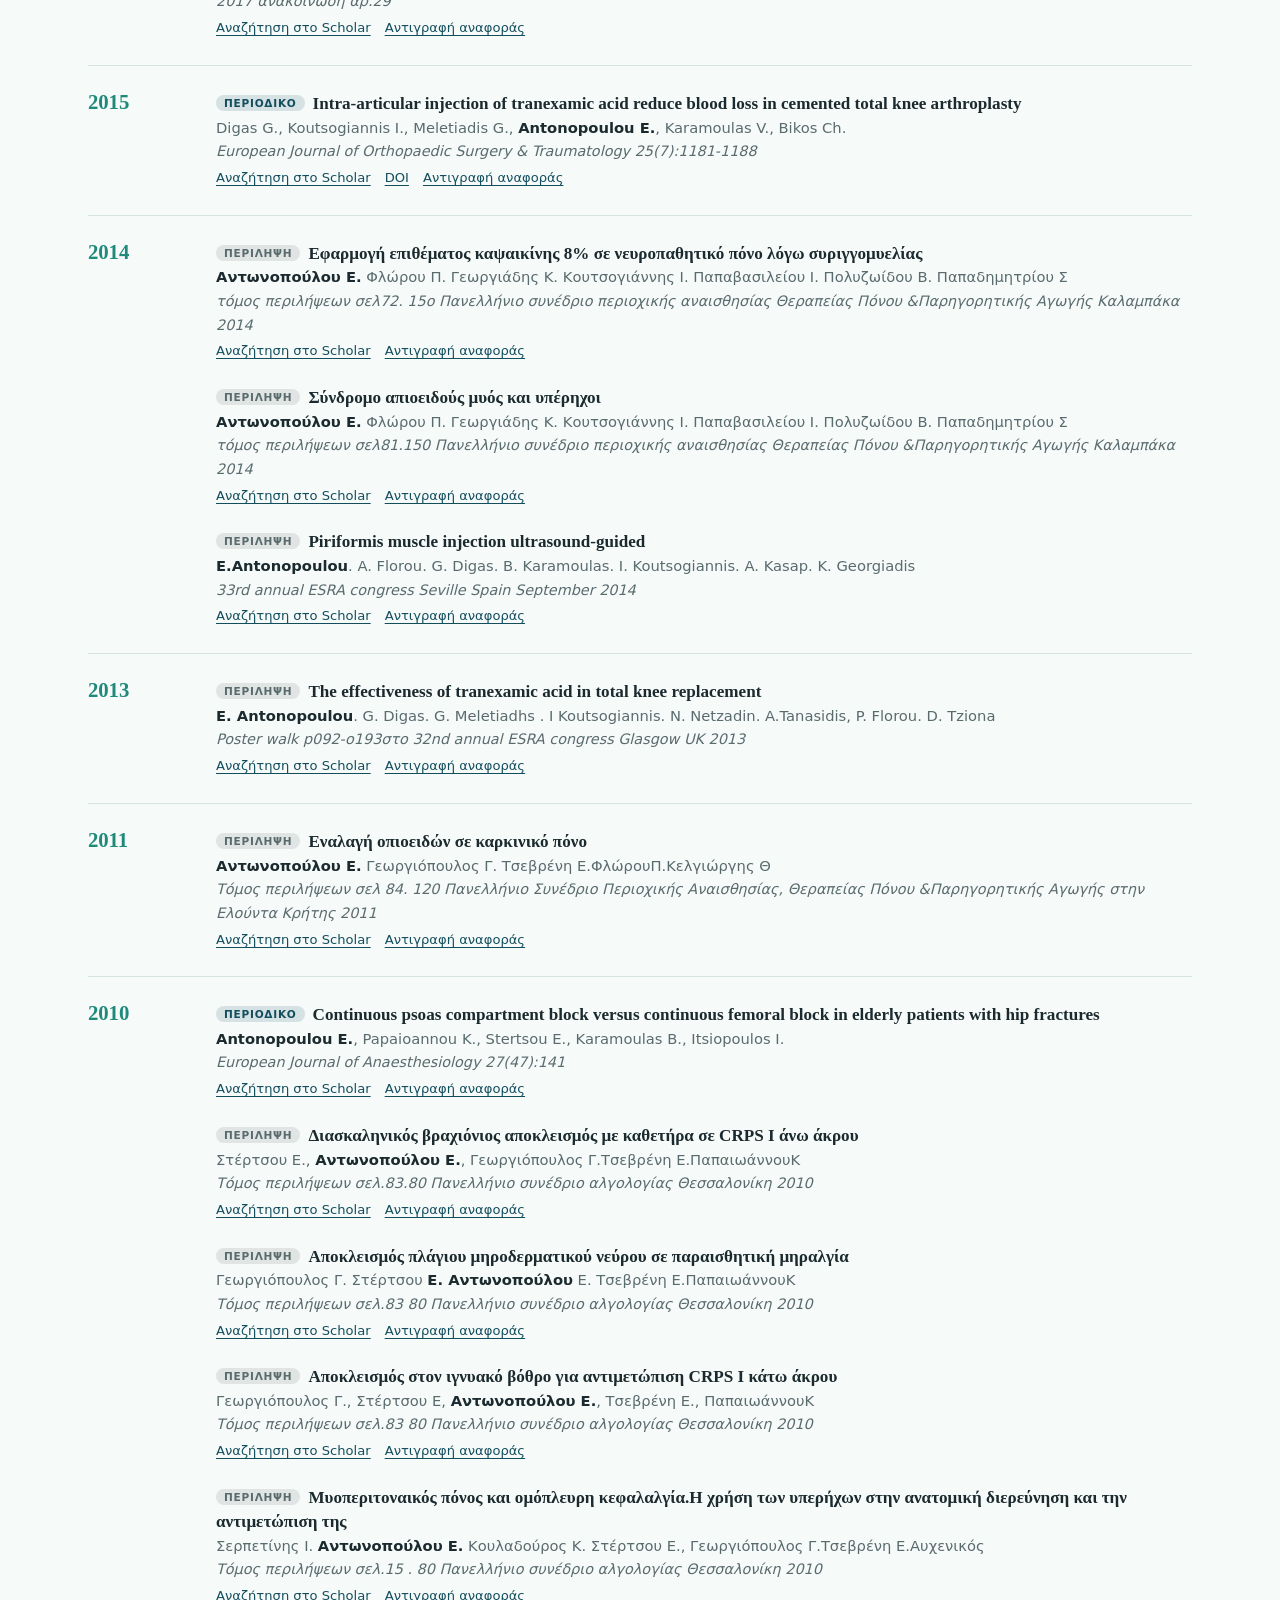
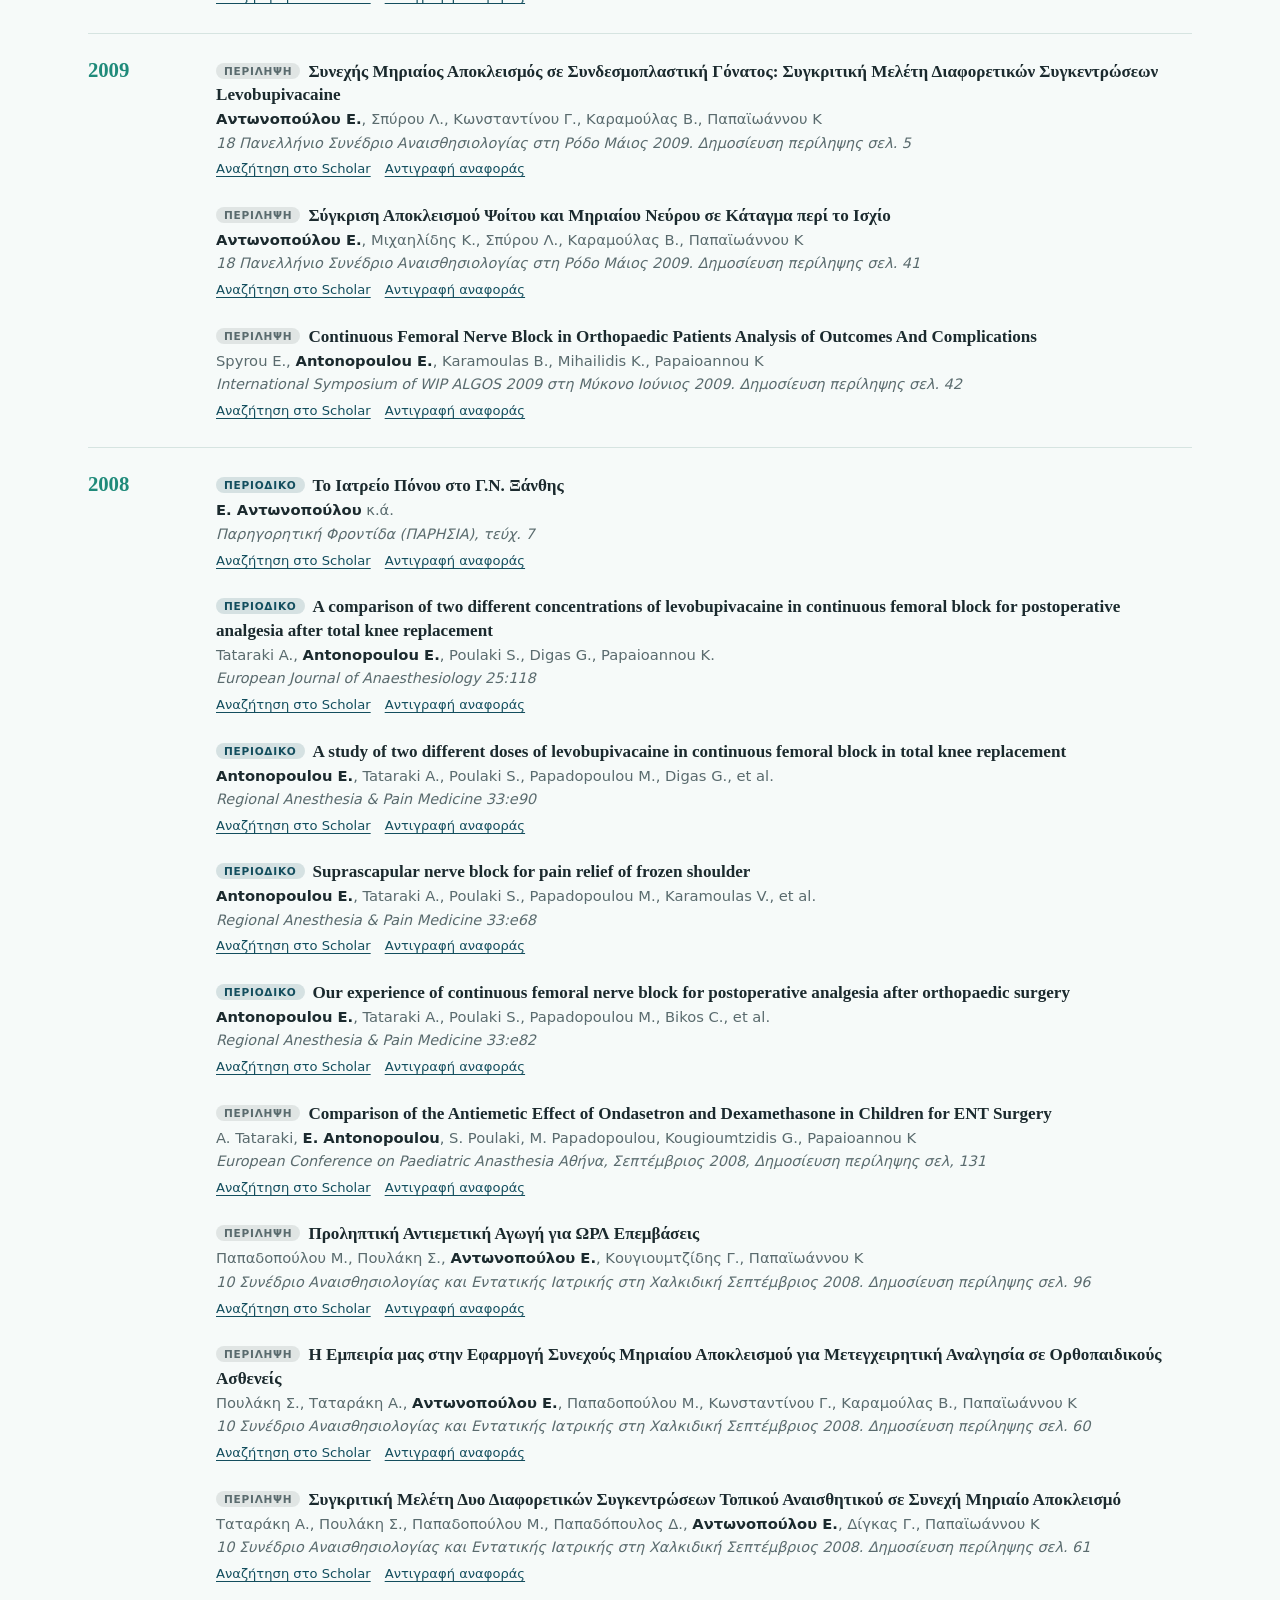
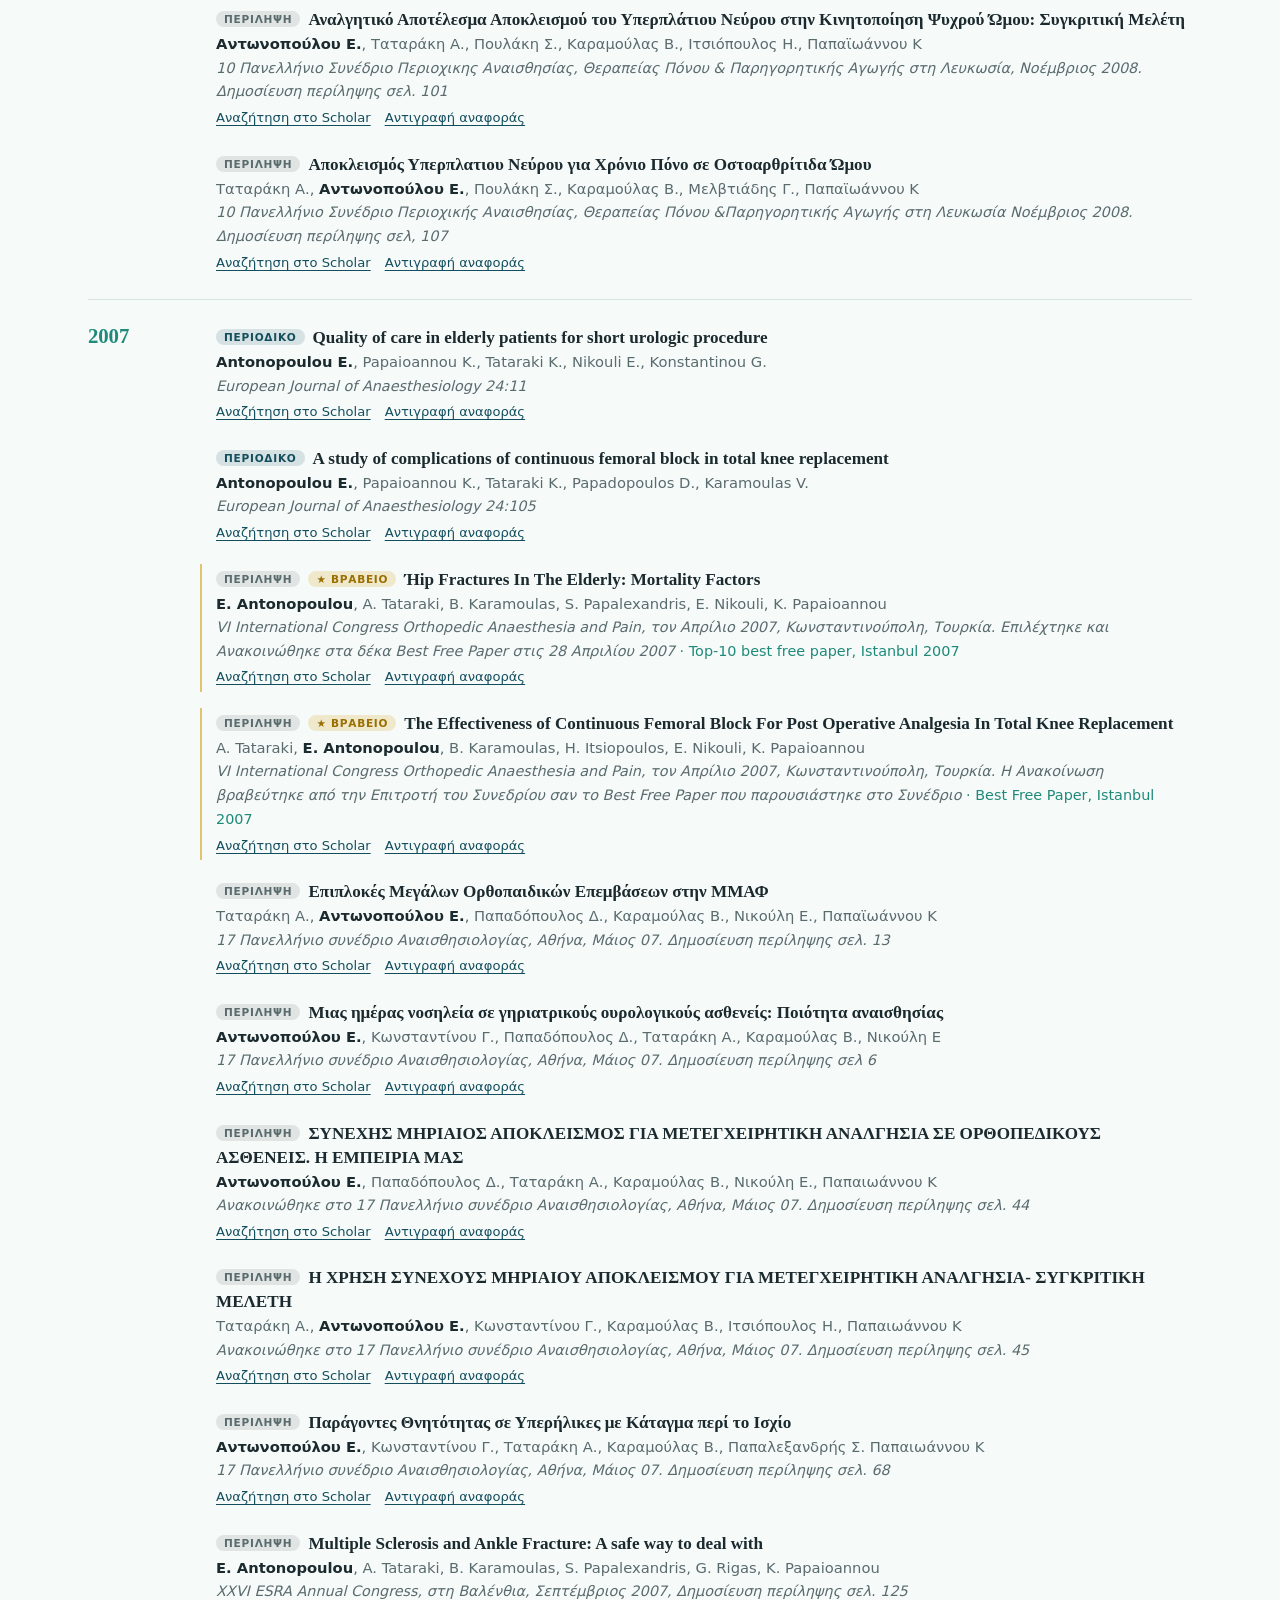
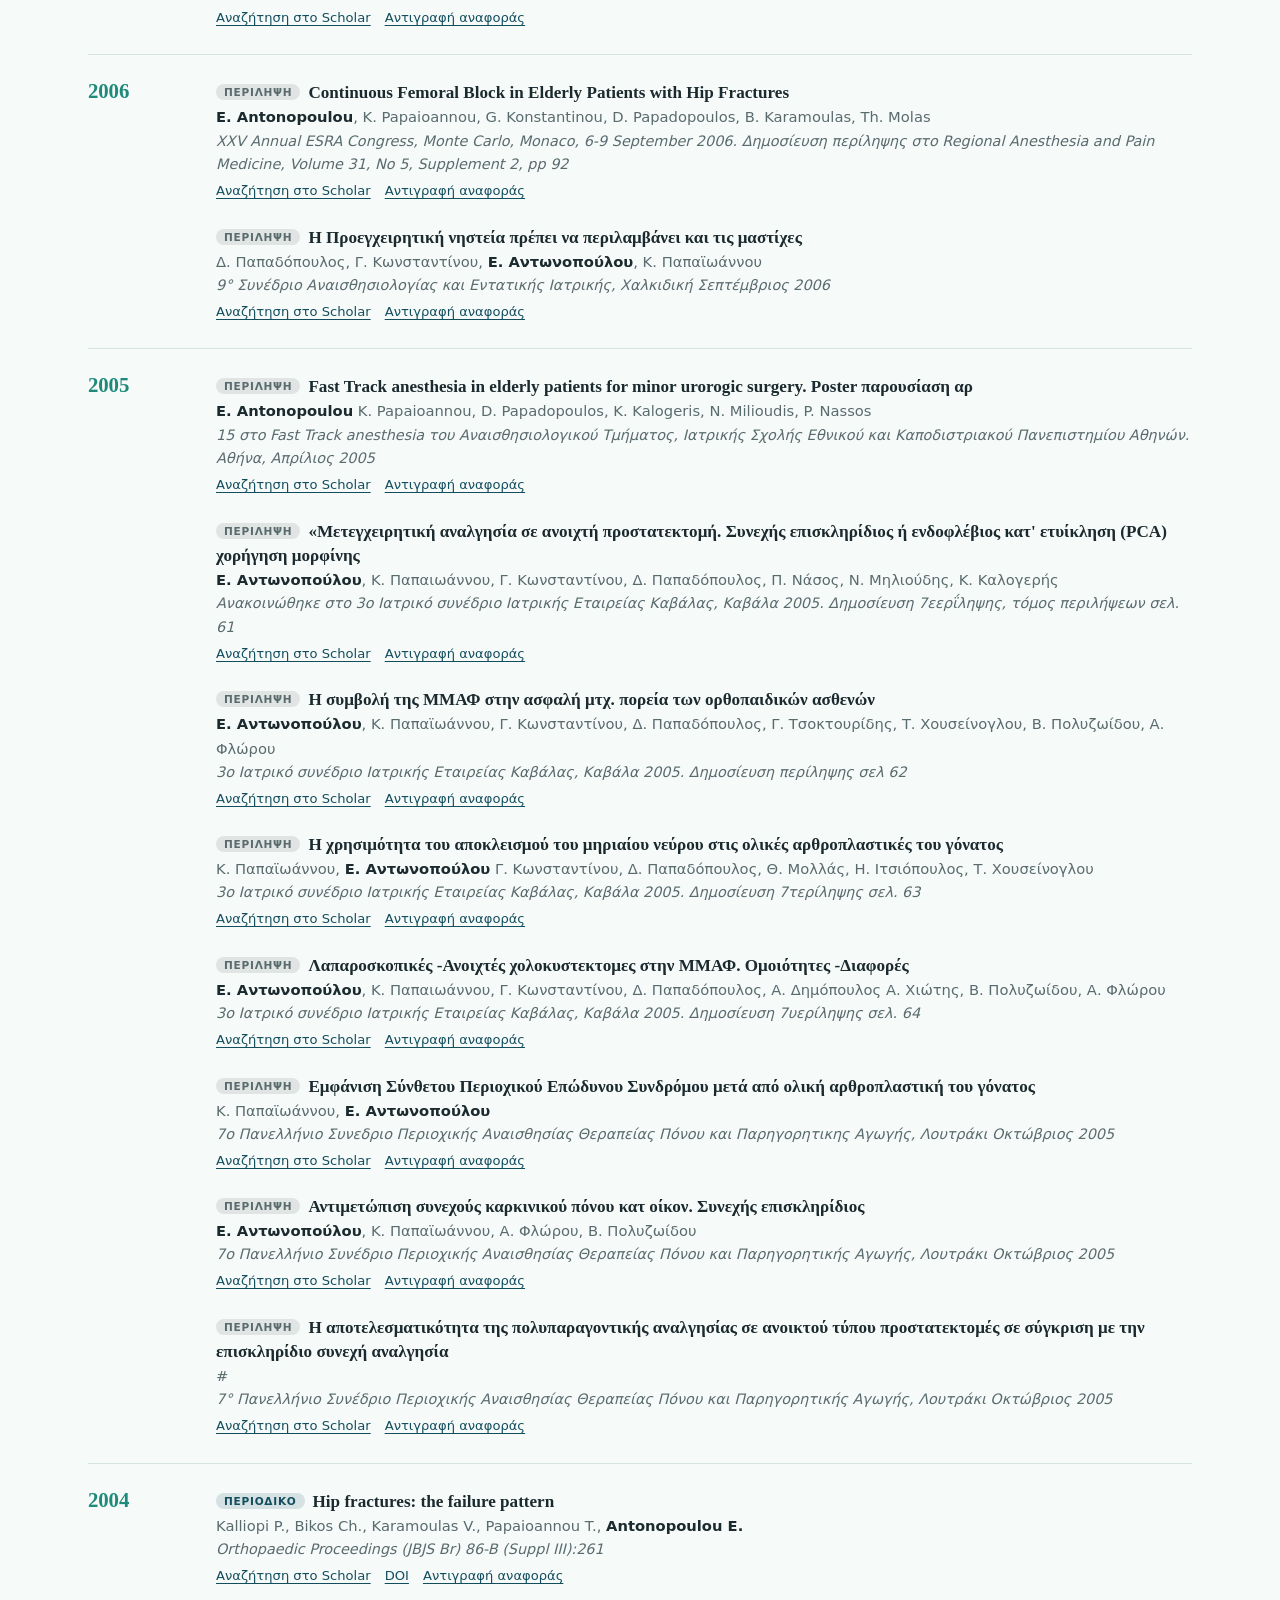
==== commit b92a1daa: "Update links to Christodoulos Chamzas' profile" ====
--- a/index.html
+++ b/index.html
@@ -164,7 +164,7 @@
             συμμετείχε στη σύνταξη των κατευθυντήριων οδηγιών της ΠΑΡΗΣΙΑ για τον νευροπαθητικό πόνο (2013) και διδάσκει στο
             μεταπτυχιακό του ΕΚΠΑ στην ενότητα «αλγεινά σύνδρομα».</p>
           <p>Μιλά Αγγλικά (Lower of Cambridge) και μέτρια Γαλλικά και Ιταλικά. Ζει στην Ξάνθη, είναι παντρεμένη με τον
-            <a href="https://chamzas.github.io/site/">καθηγητή Χριστόδουλο Χαμζά</a> και έχουν τρία παιδιά.</p>
+            <a href="https://chamzas.github.io/christos/">καθηγητή Χριστόδουλο Χαμζά</a> και έχουν τρία παιδιά.</p>
         </div>
       </div>
     </div>
@@ -428,7 +428,7 @@
   <div class="wrap">
     <span>&copy; <span class="en">Elpis Antonopoulou</span><span class="el">Ελπίδα Αντωνοπούλου</span></span>
     <span class="muted"><span class="en">See also:</span><span class="el">Δείτε επίσης:</span>
-      <a href="https://chamzas.github.io/site/"><span class="en">Prof. Christodoulos Chamzas</span><span class="el">Καθ. Χριστόδουλος Χαμζάς</span></a></span>
+      <a href="https://chamzas.github.io/christos/"><span class="en">Prof. Christodoulos Chamzas</span><span class="el">Καθ. Χριστόδουλος Χαμζάς</span></a></span>
   </div>
 </footer>
 
